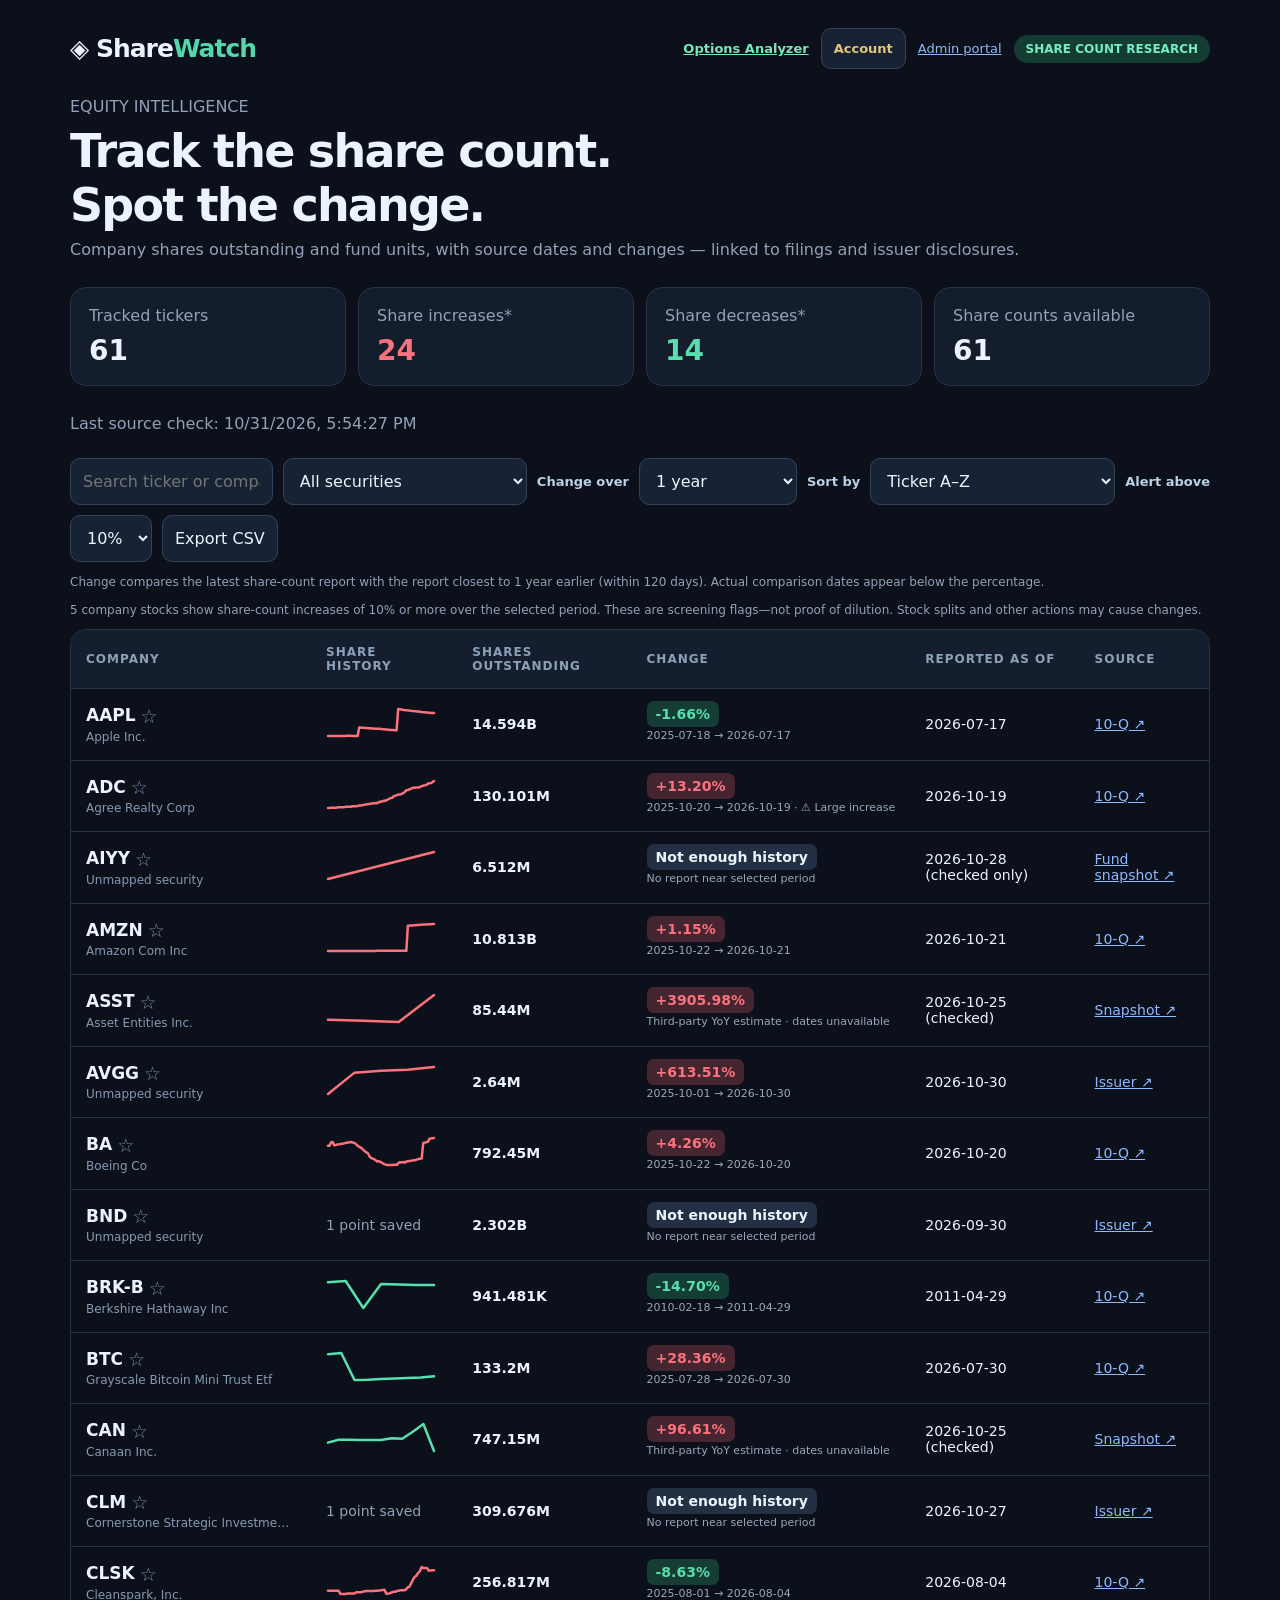
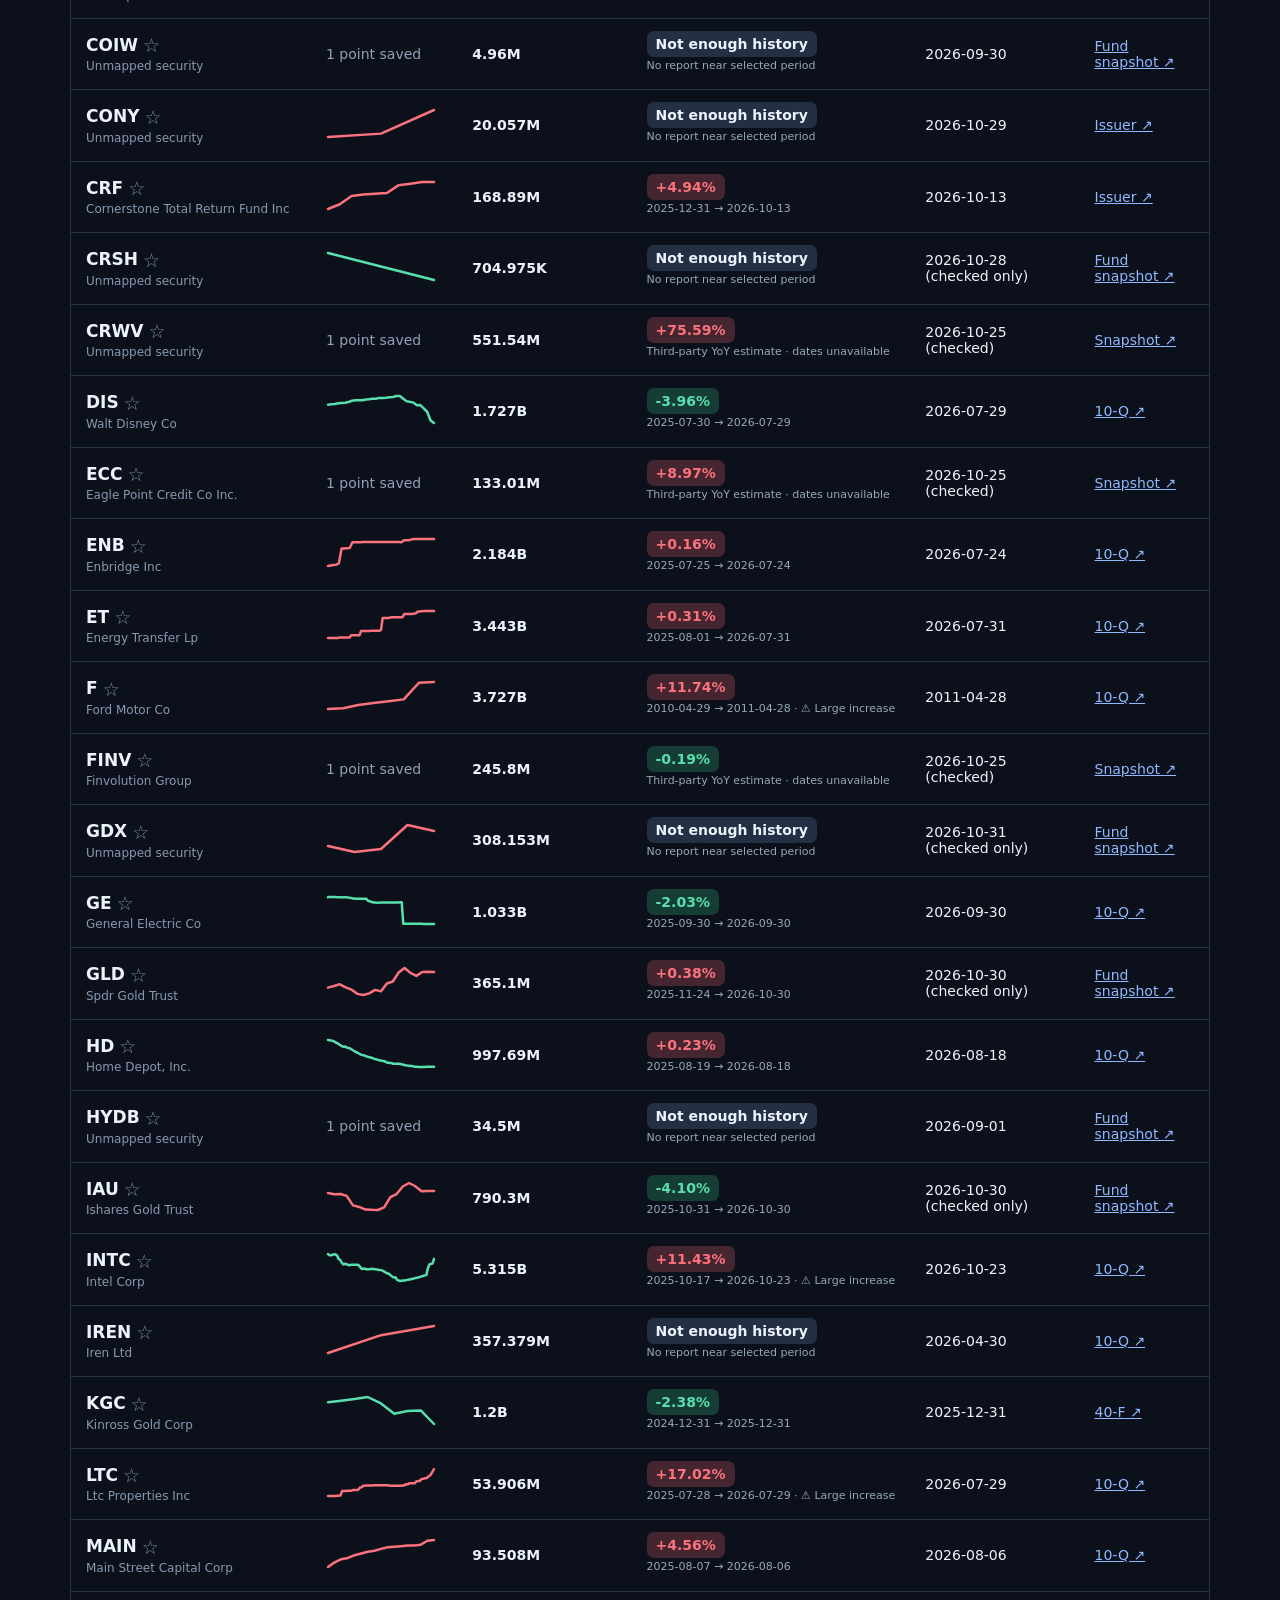
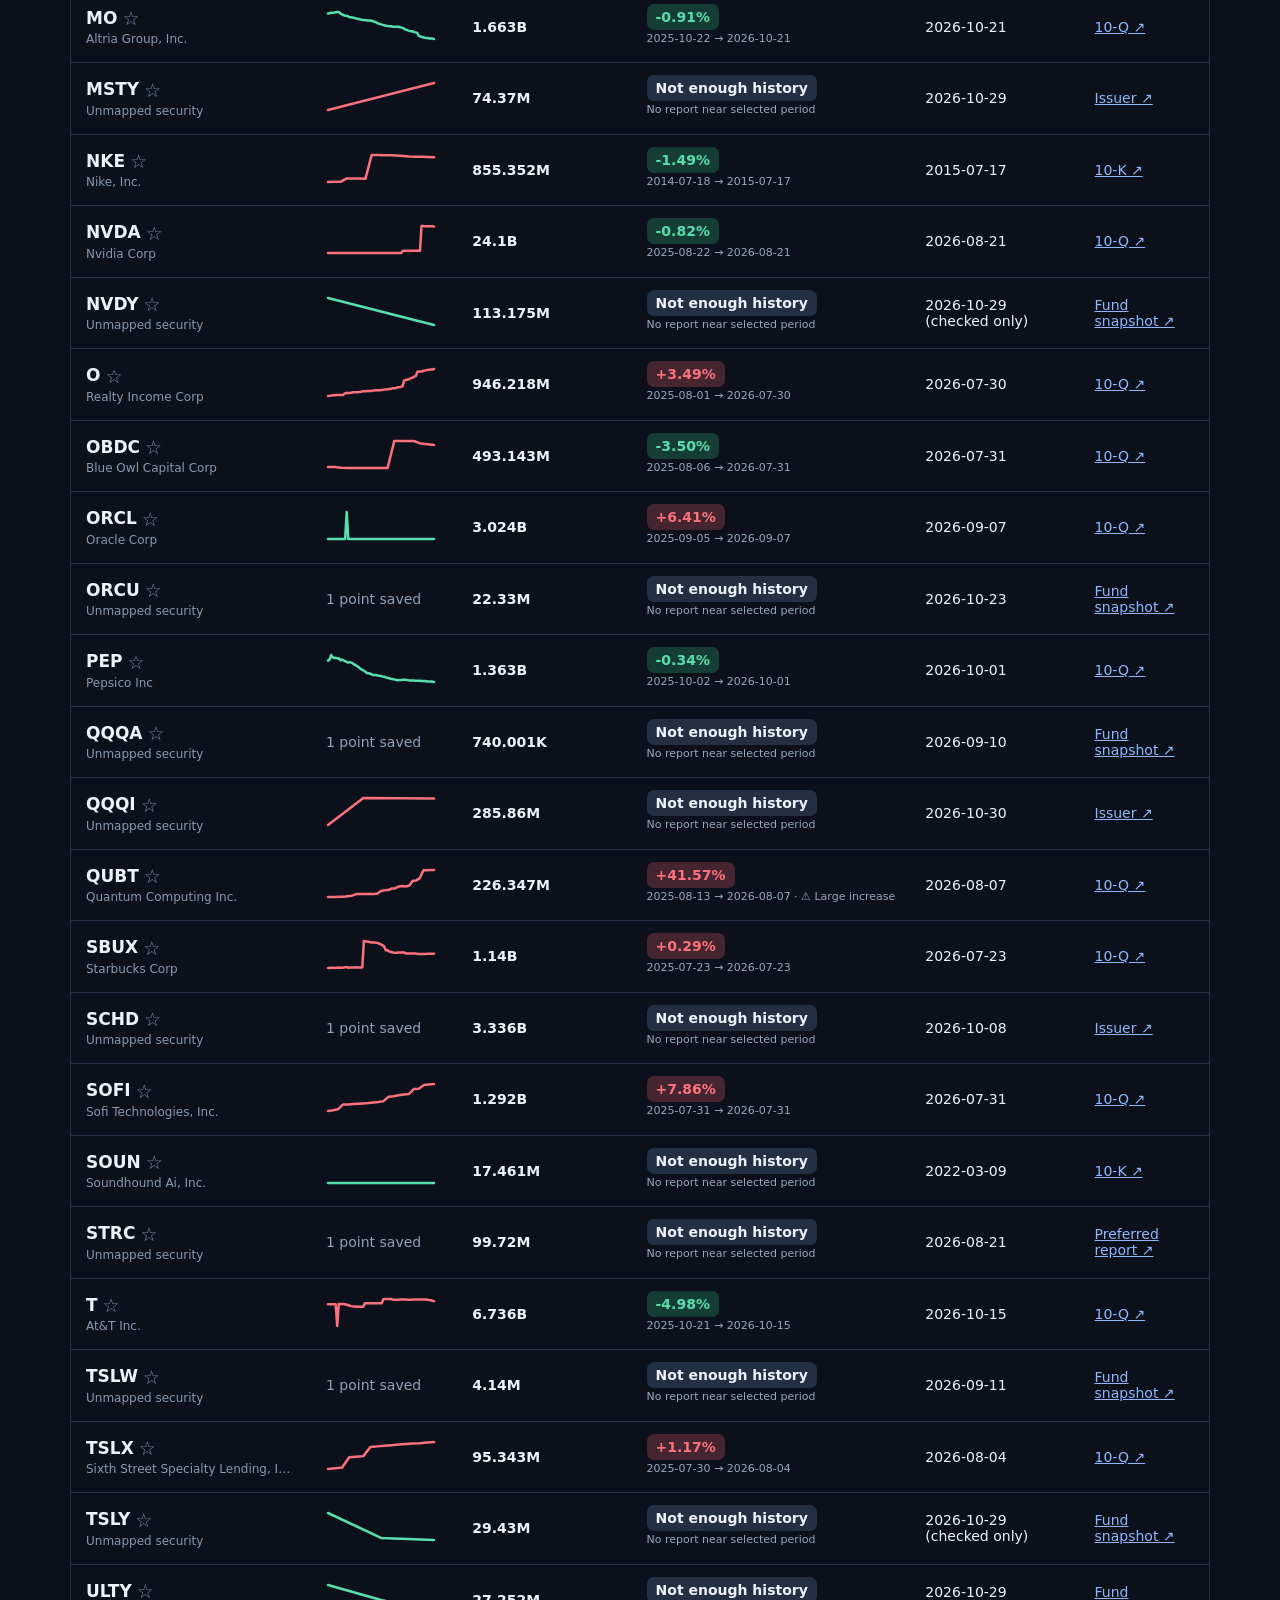
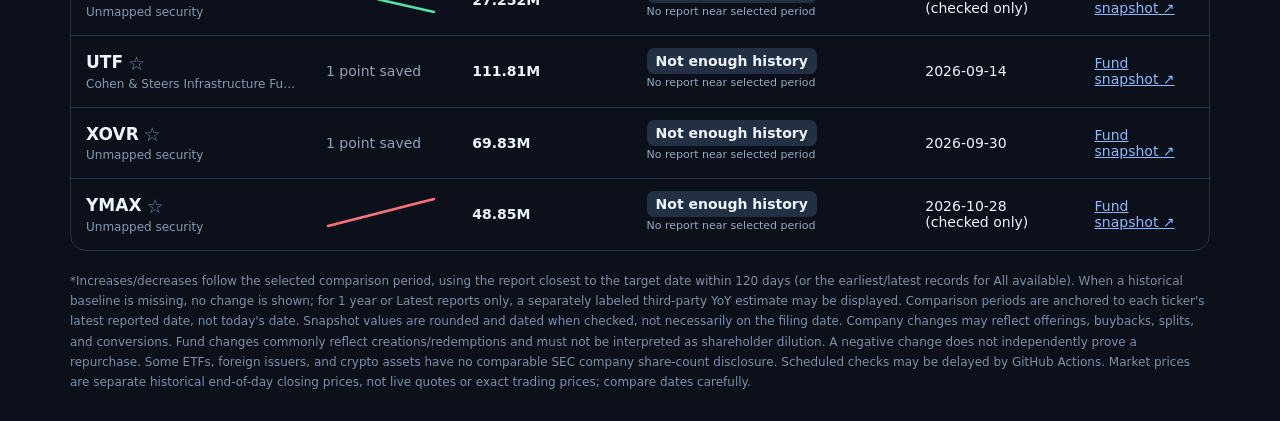
==== index.html @ ca7eedc1 "Flag sourced company share-count increases clearly while excluding fund and estimated YoY changes" ====
<!doctype html><html lang="en"><head><meta charset="utf-8"><meta name="viewport" content="width=device-width,initial-scale=1"><title>ShareWatch · SEC Share Tracker</title><style>
:root{font-family:Inter,system-ui,-apple-system,sans-serif;color:#edf3fc;background:#0b101a}*{box-sizing:border-box}body{margin:0}main{max-width:1180px;margin:auto;padding:28px 20px}header{display:flex;align-items:center;justify-content:space-between;flex-wrap:wrap;gap:14px;margin-bottom:28px}.brand{font-size:25px;font-weight:800;letter-spacing:-1px}.brand span{color:#55d6ab}.muted{color:#92a2b8}h1{font-size:clamp(29px,5vw,46px);letter-spacing:-1.8px;margin:8px 0}.tag{background:#153c32;color:#75edc1;padding:7px 12px;border-radius:100px;font-size:12px;font-weight:700}.cards{display:grid;grid-template-columns:repeat(4,1fr);gap:12px;margin:28px 0}.card{background:#141d2c;border:1px solid #263245;border-radius:16px;padding:18px}.card .value{font-size:28px;font-weight:800;margin-top:9px}.controls{display:flex;gap:10px;flex-wrap:wrap;margin:25px 0 15px}input,select,button{background:#172334;color:#eef4ff;border:1px solid #344258;border-radius:10px;padding:12px;font:inherit}input{flex:1;min-width:180px}button{cursor:pointer}button:hover{background:#243650}.tablewrap{overflow-x:auto;border:1px solid #263245;border-radius:16px}table{border-collapse:collapse;width:100%;min-width:780px}th{text-align:left;font-size:12px;text-transform:uppercase;letter-spacing:1px;color:#8da0b8;background:#141e2e;padding:15px}td{padding:16px 15px;border-top:1px solid #263245;font-size:14px}tr:hover td{background:#151f2d}.ticker{font-size:17px;font-weight:800}.name{color:#879ab2;font-size:12px;margin-top:3px;max-width:210px;overflow:hidden;text-overflow:ellipsis;white-space:nowrap}.up{color:#fb727d}.down{color:#57dfad}.pill{padding:5px 9px;border-radius:7px;background:#233044;font-weight:700;white-space:nowrap}.pill.up{background:#452530}.pill.down{background:#163d35}a{color:#8fb9ff}footer{margin-top:20px;color:#7f90a7;font-size:12px;line-height:1.7}.empty{padding:30px;text-align:center}.spark{width:110px;height:35px}.spark polyline{fill:none;stroke:#7d93b6;stroke-width:2.5;stroke-linejoin:round;stroke-linecap:round}@media(max-width:720px){.cards{grid-template-columns:repeat(2,1fr)}main{padding:18px 12px}.card{padding:14px}.card .value{font-size:22px}}
.details-backdrop{position:fixed;inset:0;background:#000c;z-index:15;display:none;align-items:center;justify-content:center;padding:12px}.details-backdrop.open{display:flex}.details{width:min(1400px,100%);max-height:92vh;overflow:auto;background:#121e2d;border:1px solid #3e5068;border-radius:17px;padding:20px}.details-top{display:flex;justify-content:space-between;gap:15px;align-items:start}.details h2{margin:0 0 7px}.details h3{margin-top:22px}.chart-panel{margin-top:17px;padding:14px;background:#0d1725;border:1px solid #2c3d52;border-radius:12px}.chart-panel svg{width:100%;height:auto;display:block}.chartdot{cursor:pointer}.detail-scroll{overflow:auto;max-height:280px;margin-top:12px}.detail-scroll table{min-width:620px}.detail-scroll td{padding:11px}.row-click{cursor:pointer}.row-click:focus-visible{outline:2px solid #55d6ab}#pointInfo{margin-top:8px;color:#d6e5fa;font-size:13px;min-height:23px}#detailNote{margin-top:12px;font-size:12px}.detail-cta{font-size:12px;color:#7ed8f7;margin-top:5px}@media(max-width:720px){.details{padding:12px}.details-backdrop{padding:5px}} .time-controls{display:flex;align-items:center;gap:12px;flex-wrap:wrap;padding:13px 0 0}.time-controls label{color:#bbcce0;font-size:13px;font-weight:700}.time-controls select{min-width:150px;width:auto;padding:9px 12px}.time-controls #sharedDates{font-size:12px}.compare-charts{display:grid;grid-template-columns:minmax(0,1fr) minmax(0,1fr);gap:14px;align-items:stretch}.compare-charts .chart-panel{min-width:0;display:flex;flex-direction:column;justify-content:flex-start}.compare-charts svg{max-height:330px}.compare-tables{display:grid;grid-template-columns:minmax(0,1fr) minmax(0,1fr);gap:16px}.compare-tables>section{min-width:0}.compare-tables h3{margin:22px 0 10px}@media(max-width:850px){.compare-charts,.compare-tables{grid-template-columns:minmax(0,1fr)}.details{width:min(740px,100%)}}.earnings-legend{display:flex;flex-wrap:wrap;gap:12px;font-size:11px;color:#b9c7d9;margin:12px 0 6px}.earnings-legend span{display:flex;align-items:center;gap:5px}.earnings-key{width:10px;height:10px;border-radius:50%;display:inline-block;background:#e2b354}.earnings-key.good{background:#42df92}.earnings-key.bad{background:#ff626f}.earnings-info{font-size:12px;line-height:1.65;padding:10px;border:1px solid #304054;border-radius:9px;background:#18283a;min-height:40px}.earnings-info a{display:block;margin-top:5px}  .fav-toggle{font-size:19px;line-height:1;cursor:pointer;background:transparent;border:0;padding:1px 5px;color:#768ca9;vertical-align:middle}.fav-toggle:hover,.fav-toggle.saved{background:transparent;color:#f6c86d}.fav-toggle:focus-visible{outline:2px solid #55d6ab}.control-label{align-self:center;font-size:13px;font-weight:750;color:#bbd1e6;white-space:nowrap}.range-note{font-size:12px;line-height:1.5;margin:-4px 0 14px}.change-detail{display:block;margin-top:7px;color:#97a9bc;font-size:11px;white-space:nowrap} </style></head><body><main><header><div class="brand">◈ Share<span>Watch</span></div><div style="display:flex;align-items:center;gap:12px"><a href="./options.html" style="font-size:13px;font-weight:750;color:#77e9b9">Options Analyzer</a><button type="button" data-account-toggle style="font-size:13px;font-weight:750;color:#e5c678">Account</button><a href="./admin.html" style="font-size:13px">Admin portal</a><div class="tag">SHARE COUNT RESEARCH</div></div></header><div class="muted">EQUITY INTELLIGENCE</div><h1>Track the share count.<br>Spot the change.</h1><div class="muted">Company shares outstanding and fund units, with source dates and changes — linked to filings and issuer disclosures.</div><section class="cards"><div class="card"><div class="muted">Tracked tickers</div><div class="value" id="total">—</div></div><div class="card"><div class="muted">Share increases*</div><div class="value up" id="up">—</div></div><div class="card"><div class="muted">Share decreases*</div><div class="value down" id="down">—</div></div><div class="card"><div class="muted">Share counts available</div><div class="value" id="covered">—</div></div></section><div class="muted" id="updated">Loading data…</div><div class="controls"><input id="search" placeholder="Search ticker or company…" aria-label="Search ticker"><select id="filter" aria-label="Filter"><option value="all">All securities</option><option value="up">Shares increased</option><option value="down">Shares decreased</option><option value="missing">No comparison available</option><option value="favorites">★ My favorites</option><option value="dilution">⚠ Share-count increases</option></select><label class="control-label" for="changeRange">Change over</label><select id="changeRange" aria-label="Share-count comparison time frame"><option value="1y" selected>1 year</option><option value="2y">2 years</option><option value="3y">3 years</option><option value="5y">5 years</option><option value="all">All available</option><option value="latest">Latest reports</option></select><label class="control-label" for="shareSort">Sort by</label><select id="shareSort" aria-label="Sort stocks by share-count change"><option value="ticker">Ticker A–Z</option><option value="increase">Largest increase</option><option value="decrease">Largest decrease</option><option value="absolute">Biggest absolute change</option></select><label class="control-label" for="dilutionThreshold">Alert above</label><select id="dilutionThreshold" aria-label="Share count increase alert threshold"><option value="5">5%</option><option value="10" selected>10%</option><option value="20">20%</option></select><button id="csv">Export CSV</button></div><div class="range-note muted" id="rangeNote" aria-live="polite">Comparing approximately one year of available reports.</div><div id="shareAlertSummary" class="range-note muted" aria-live="polite"></div><div id="favoriteNotice" class="range-note muted" role="status" aria-live="polite"></div><div class="tablewrap"><table><thead><tr><th>Company</th><th>Share history</th><th>Shares outstanding</th><th>Change</th><th>Reported as of</th><th>Source</th></tr></thead><tbody id="rows"><tr><td colspan="6" class="empty">Loading…</td></tr></tbody></table></div><footer>*Increases/decreases follow the selected comparison period, using the report closest to the target date within 120 days (or the earliest/latest records for All available). When a historical baseline is missing, no change is shown; for 1 year or Latest reports only, a separately labeled third-party YoY estimate may be displayed. Comparison periods are anchored to each ticker's latest reported date, not today's date. Snapshot values are rounded and dated when checked, not necessarily on the filing date. Company changes may reflect offerings, buybacks, splits, and conversions. Fund changes commonly reflect creations/redemptions and must not be interpreted as shareholder dilution. A negative change does not independently prove a repurchase. Some ETFs, foreign issuers, and crypto assets have no comparable SEC company share-count disclosure. Scheduled checks may be delayed by GitHub Actions. Market prices are separate historical end-of-day closing prices, not live quotes or exact trading prices; compare dates carefully.</footer></main><div class="details-backdrop" id="detailBackdrop"><section class="details" role="dialog" aria-modal="true" aria-label="Share count history"><div class="details-top"><div><h2 id="detailTitle">Share History</h2><div class="muted" id="detailSubtitle"></div><div class="detail-cta" id="detailStatus"></div></div><button id="detailClose" aria-label="Close details">×</button></div><div class="time-controls"><label for="chartRange">Showing both charts over</label><select id="chartRange" aria-label="Shared date range for share count and stock price"><option value="1y" selected>1 year</option><option value="5y">5 years</option><option value="10y">10 years</option><option value="all">All available</option></select><span id="sharedDates" class="muted"></span></div><div class="compare-charts"><div class="chart-panel"><strong>Shares outstanding</strong><div id="detailChart"></div><div id="pointInfo"></div><div class="muted" id="detailNote"></div></div><div class="chart-panel"><strong>Price per share · daily close</strong><div id="priceLast" style="color:#58dab2;font-weight:700;margin-top:6px"></div><div id="priceChart"></div><div id="priceNote" class="muted" style="font-size:12px;margin-top:10px"></div><div class="earnings-legend"><span><i class="earnings-key good"></i>EPS higher YoY</span><span><i class="earnings-key bad"></i>EPS lower YoY</span><span><i class="earnings-key unknown"></i>Other / unknown</span></div><div id="earningsInfo" class="muted earnings-info" aria-live="polite">Quarterly EPS markers load from SEC filings where available.</div></div></div><div class="compare-tables"><section><h3>Saved share-count changes</h3><div id="detailHistory" class="detail-scroll"></div></section><section><h3>Closing prices</h3><div id="priceCount" class="muted" style="font-size:12px"></div><div id="priceTable" class="detail-scroll"></div></section></div></section></div><script src="./user-favorites.js?v=20261031-research-journal1"></script><script src="./inline-account.js?v=20261031-inline-user1"></script><script>
let data=[];const $=id=>document.getElementById(id);const fmt=n=>n==null?'—':new Intl.NumberFormat('en-US',{notation:'compact',maximumFractionDigits:3}).format(n);const esc=s=>String(s??'').replace(/[&<>"']/g,c=>({'&':'&amp;','<':'&lt;','>':'&gt;','"':'&quot;',"'":'&#39;'}[c]));
function metrics(d){
 const range=$('changeRange')?.value||'1y';
 const history=(Array.isArray(d.history)?d.history:[]).filter(x=>x&&/^\d{4}-\d{2}-\d{2}$/.test(x.date)&&Number.isFinite(Number(x.shares))&&Number(x.shares)>0).sort((x,y)=>x.date.localeCompare(y.date));
 const a=history.at(-1)||null;
 let b=null,source='reported';
 if(a&&history.length>1){
  if(range==='latest')b=history.at(-2);
  else if(range==='all')b=history[0];
  else{
   const years=Number(range.slice(0,-1));
   const target=new Date(a.date+'T00:00:00Z');
   target.setUTCFullYear(target.getUTCFullYear()-years);
   const cutoff=target.getTime(),tolerance=120*86400000;
   const candidates=history.slice(0,-1).filter(x=>Math.abs(Date.parse(x.date+'T00:00:00Z')-cutoff)<=tolerance);
   candidates.sort((x,y)=>Math.abs(Date.parse(x.date+'T00:00:00Z')-cutoff)-Math.abs(Date.parse(y.date+'T00:00:00Z')-cutoff)||x.date.localeCompare(y.date));
   b=candidates[0]||null;
  }
 }
 let pct=a&&b&&Number(b.shares)>0?100*(Number(a.shares)-Number(b.shares))/Number(b.shares):null;
 if(pct==null&&a&&(range==='1y'||range==='latest')&&typeof d.yoy_pct==='number'&&Number.isFinite(d.yoy_pct)){
  pct=d.yoy_pct;source='third-party-yoy';
 }
 const filed=a&&['10-K','10-Q','20-F','40-F'].includes(a.form);
 return {a,b,pct,period:range,source,filed};
}
function spark(h){if(h.length===1)return '<span class="muted">1 point saved</span>';if(h.length<2)return '—';let vals=h.map(x=>x.shares),min=Math.min(...vals),max=Math.max(...vals),range=max-min||1;let pts=vals.map((v,i)=>`${2+i*106/(vals.length-1)},${31-(v-min)*27/range}`).join(' ');return `<svg class="spark" viewBox="0 0 110 35" aria-label="Share count trend"><polyline points="${pts}" style="stroke:${vals.at(-1)>vals[0]?'#fb727d':'#57dfad'}"/></svg>`;}
function favoriteButton(d){
 const signed=Boolean(window.ShareWatchUser?.user),saved=Boolean(window.ShareWatchUser?.favorites.has(d.ticker));
 return '<button type="button" class="fav-toggle '+(saved?'saved':'')+'" data-favorite="'+esc(d.ticker)+'" aria-pressed="'+saved+'" aria-label="'+(saved?'Remove ':'Add ')+esc(d.ticker)+(saved?' from':' to')+' favorites" title="'+(signed?'Save or remove favorite':'Sign in to save favorites')+'">'+(saved?'★':'☆')+'</button>';
}
function render(){
 const range=$('changeRange').value;
 $('rangeNote').textContent=range==='all'?'Change compares the earliest and latest available share-count reports for each stock. Actual dates appear below the percentage.':range==='latest'?'Change compares the two most recent share-count reports, which may be less than a year apart.':'Change compares the latest share-count report with the report closest to '+(range==='1y'?'1 year':range.slice(0,-1)+' years')+' earlier (within 120 days). Actual comparison dates appear below the percentage.';
 const records=data.map(d=>({d,m:metrics(d)}));
 $('total').textContent=records.length;
 $('up').textContent=records.filter(x=>x.m.pct!=null&&x.m.pct>0).length;
 $('down').textContent=records.filter(x=>x.m.pct!=null&&x.m.pct<0).length;
 $('covered').textContent=records.filter(x=>x.m.a).length;
 const q=$('search').value.trim().toLowerCase(),filter=$('filter').value;
 const visible=records.filter(({d,m})=>(d.ticker.toLowerCase().includes(q)||(d.name||'').toLowerCase().includes(q))&&(filter==='all'||filter==='up'&&m.pct!=null&&m.pct>0||filter==='down'&&m.pct!=null&&m.pct<0||filter==='missing'&&m.pct==null||filter==='favorites'&&Boolean(window.ShareWatchUser?.user)&&window.ShareWatchUser.favorites.has(d.ticker)||filter==='dilution'&&(d.type==='company'||!d.type)&&m.b&&m.source==='reported'&&m.pct!=null&&m.pct>=Number($('dilutionThreshold').value)));
 const threshold=Number($('dilutionThreshold').value);
 const alerted=records.filter(({d,m})=>(d.type==='company'||!d.type)&&m.b&&m.source==='reported'&&m.pct!=null&&m.pct>=threshold);
 $('shareAlertSummary').textContent=alerted.length+' company stocks show share-count increases of '+threshold+'% or more over the selected period. These are screening flags—not proof of dilution. Stock splits and other actions may cause changes.';
 const order=$('shareSort').value;
 if(order!=='ticker')visible.sort((x,y)=>{
  const a=x.m.pct,b=y.m.pct;
  if(a==null)return 1;if(b==null)return -1;
  return (order==='increase'?b-a:order==='decrease'?a-b:Math.abs(b)-Math.abs(a))||x.d.ticker.localeCompare(y.d.ticker);
 });
 $('rows').innerHTML=visible.map(({d,m})=>{
  const {a,b,pct,source}=m,cls=pct>0?'up':pct<0?'down':'';
  const change=pct==null?(a?'Not enough history':'Awaiting source'):(pct>0?'+':'')+pct.toFixed(2)+'%';
  const isShareRise=(d.type==='company'||!d.type)&&b&&source==='reported'&&pct!=null&&pct>=Number($('dilutionThreshold').value);
  const detail=pct!=null&&source==='third-party-yoy'?'Third-party YoY estimate · dates unavailable':a&&b?b.date+' → '+a.date:a?'No report near selected period':'';
  return `<tr class="row-click" data-ticker="${esc(d.ticker)}" tabindex="0" role="button" aria-label="View ${esc(d.ticker)} share history"><td><div class="ticker">${esc(d.ticker)}${favoriteButton(d)}</div><div class="name" title="${esc(d.name||'')}">${esc(d.name||'Unmapped security')}</div></td><td>${spark(d.history||[])}</td><td><strong>${a?fmt(a.shares):'—'}</strong></td><td><span class="pill ${cls}">${esc(change)}</span><span class="change-detail">${esc(detail)}${isShareRise?' · ⚠ Large increase':''}</span></td><td>${a?esc(a.date)+(a.date_is_check_only?' (checked only)':a.form==='Snapshot'?' (checked)':''):'—'}</td><td>${a?.url?`<a href="${esc(a.url)}" target="_blank" rel="noopener noreferrer">${a.form==='Snapshot'?'Snapshot ↗':a.form==='Fund report'?'Issuer ↗':a.form==='Fund snapshot'?'Fund snapshot ↗':esc(a.form)+' ↗'}</a>`:'—'}</td></tr>`;
 }).join('')||'<tr><td colspan="6" class="empty">'+(filter==='favorites'&&!window.ShareWatchUser?.user?'Sign in to see your favorites.':'No matching securities')+'</td></tr>';
}
async function init(){try{let r=await fetch('./data/shares.json?ts='+Date.now());if(!r.ok)throw Error('Data file not generated yet');let j=await r.json();data=Object.values(j.companies||{}).sort((a,b)=>a.ticker.localeCompare(b.ticker));
try{
const watch=await fetch('https://fmtfskcgnlxusipaxdog.supabase.co/rest/v1/stocks_watchlist?select=ticker,name,security_type&active=eq.true&limit=1000',{headers:{'apikey':'sb_publishable__pT9Xdhi40Fu4XLd7YVuAw_bkdpHpUD'}}).then(async r=>{if(!r.ok)throw Error('Supabase watchlist unavailable');return r.json()});
const map=new Map(data.map(x=>[x.ticker,x]));
data=watch.map(x=>({...map.get(x.ticker),ticker:x.ticker,name:x.name||map.get(x.ticker)?.name||x.ticker,type:x.security_type==='fund'?'fund':map.get(x.ticker)?.type||'company',history:map.get(x.ticker)?.history||[],status:map.get(x.ticker)?.status||'pending'})).sort((a,b)=>a.ticker.localeCompare(b.ticker));
}catch(err){console.warn('Using GitHub watchlist fallback:',err)}
$('total').textContent=data.length;$('up').textContent=data.filter(d=>metrics(d).pct>0).length;$('down').textContent=data.filter(d=>metrics(d).pct<0).length;$('covered').textContent=data.filter(d=>metrics(d).a).length;$('updated').textContent='Last source check: '+(j.updated_at?new Date(j.updated_at).toLocaleString():'Not yet run');render();if(location.hash.startsWith('#stock='))openStock(decodeURIComponent(location.hash.slice(7)))}catch(e){$('updated').textContent='No SEC data yet. Run the Update SEC share counts workflow in GitHub Actions.';$('rows').innerHTML='<tr><td colspan="6" class="empty">Source updates have not populated the tracker yet. Check GitHub Actions logs.</td></tr>';}}
document.addEventListener('sharewatch:account',()=>{render();});
$('rows').addEventListener('click',async e=>{
 const button=e.target.closest('button[data-favorite]');
 if(!button)return;
 e.stopPropagation();
 if(!window.ShareWatchUser?.user){window.ShareWatchAccount.open();return;}
 button.disabled=true;
 try{await window.ShareWatchUser.toggle(button.dataset.favorite);$('favoriteNotice').textContent=button.dataset.favorite+' favorites updated.';}
 catch(error){$('favoriteNotice').textContent=error.message;button.disabled=false;}
});
$('search').addEventListener('input',render);$('filter').addEventListener('change',render);$('changeRange').addEventListener('change',render);$('shareSort').addEventListener('change',render);$('dilutionThreshold').addEventListener('change',render);$('csv').addEventListener('click',function exportCsv(){
 const rows=[['Ticker','Company','Security Type','Selected range','Latest shares','Latest as of','Previous shares','Previous as of','Change %','Comparison source','Source URL']];
 for(const d of data){
  const {a,b,pct,source}=metrics(d);
  rows.push([d.ticker,d.name||'',d.type||'company',$('changeRange').value,a?.shares??'',a?.date??'',b?.shares??'',b?.date??'',pct??'',pct==null?'unavailable':source,a?.url??'']);
 }
 const csv=rows.map(row=>row.map(x=>'"'+String(x).replace(/"/g,'""')+'"').join(',')).join('\r\n');
 const url=URL.createObjectURL(new Blob([csv],{type:'text/csv'}));
 const link=document.createElement('a');link.href=url;link.download='sharewatch-'+$('changeRange').value+'.csv';link.click();setTimeout(()=>URL.revokeObjectURL(url),1000);
});init();
</script><script src="./details.js?v=20261028-rangefix"></script><script src="./price-details.js?v=20261028-rangefix"></script><script src="./earnings-details.js?v=20261028-eps2"></script></body></html>
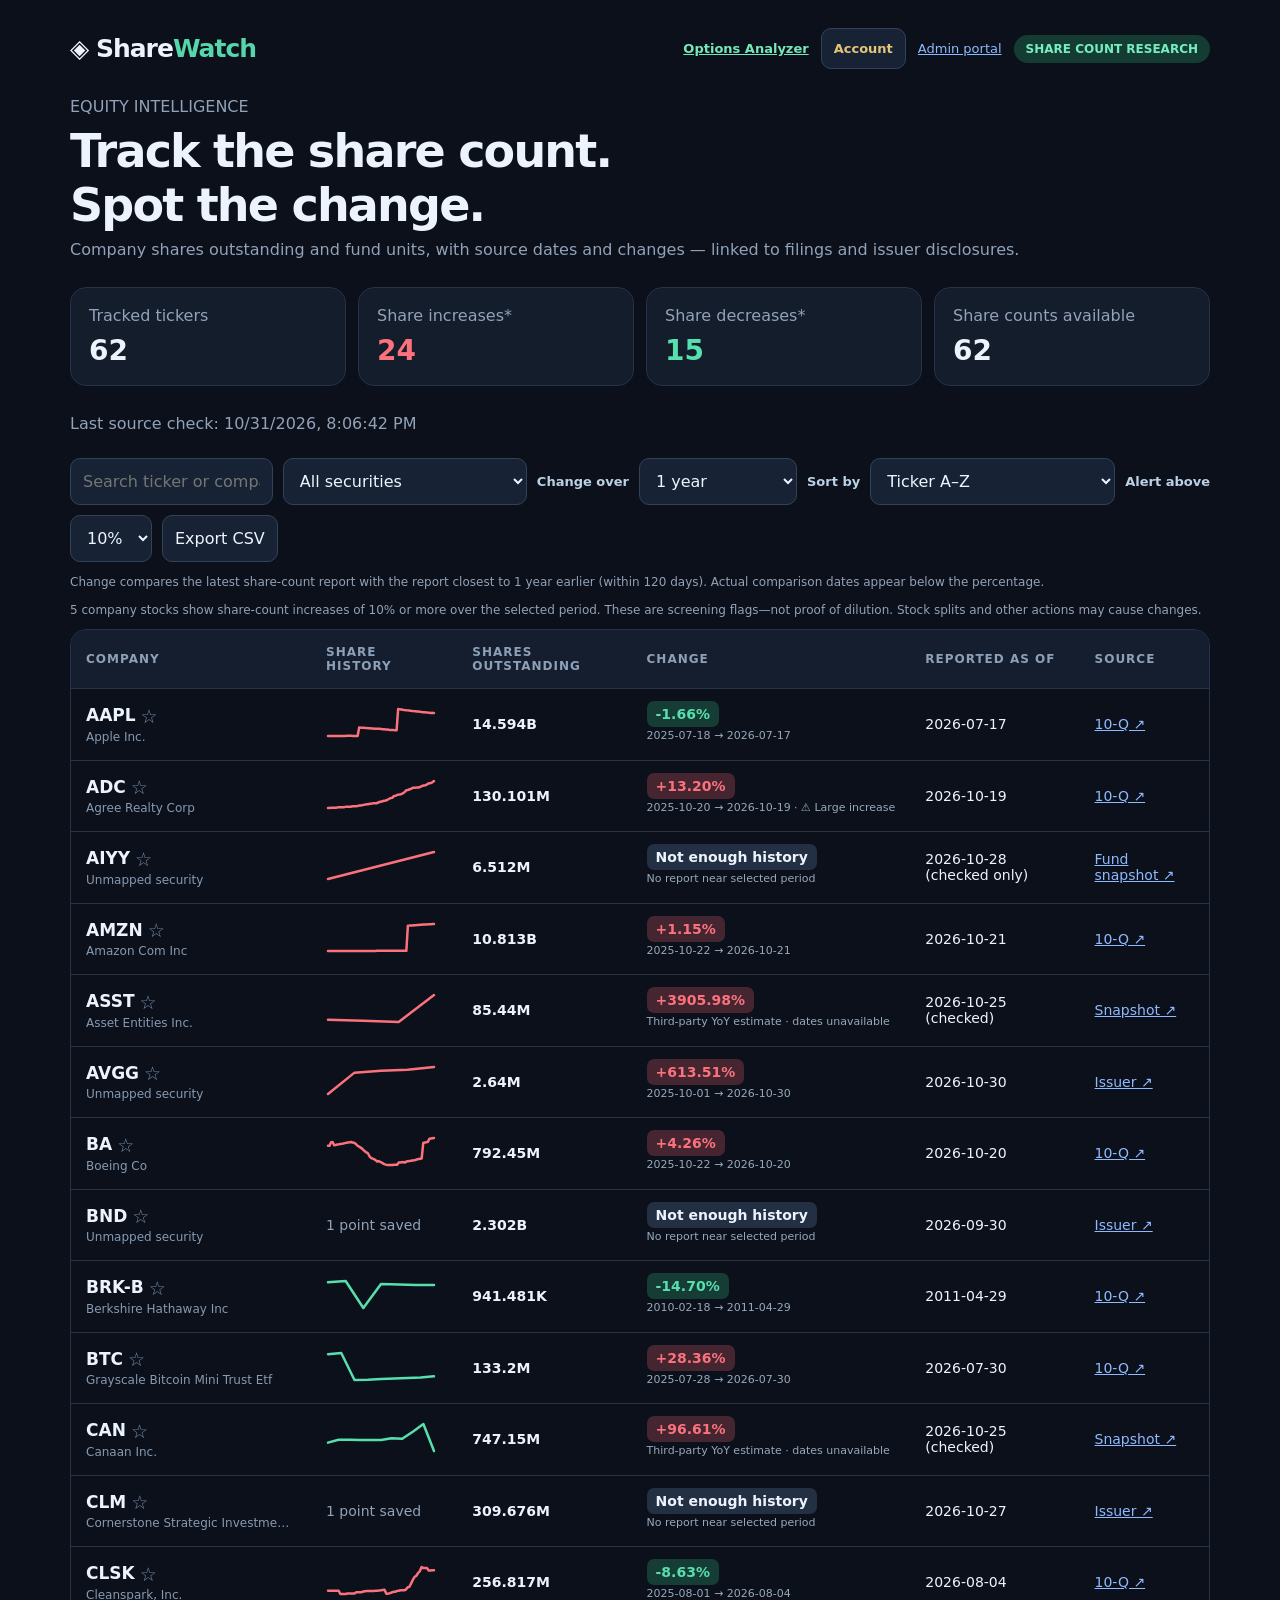
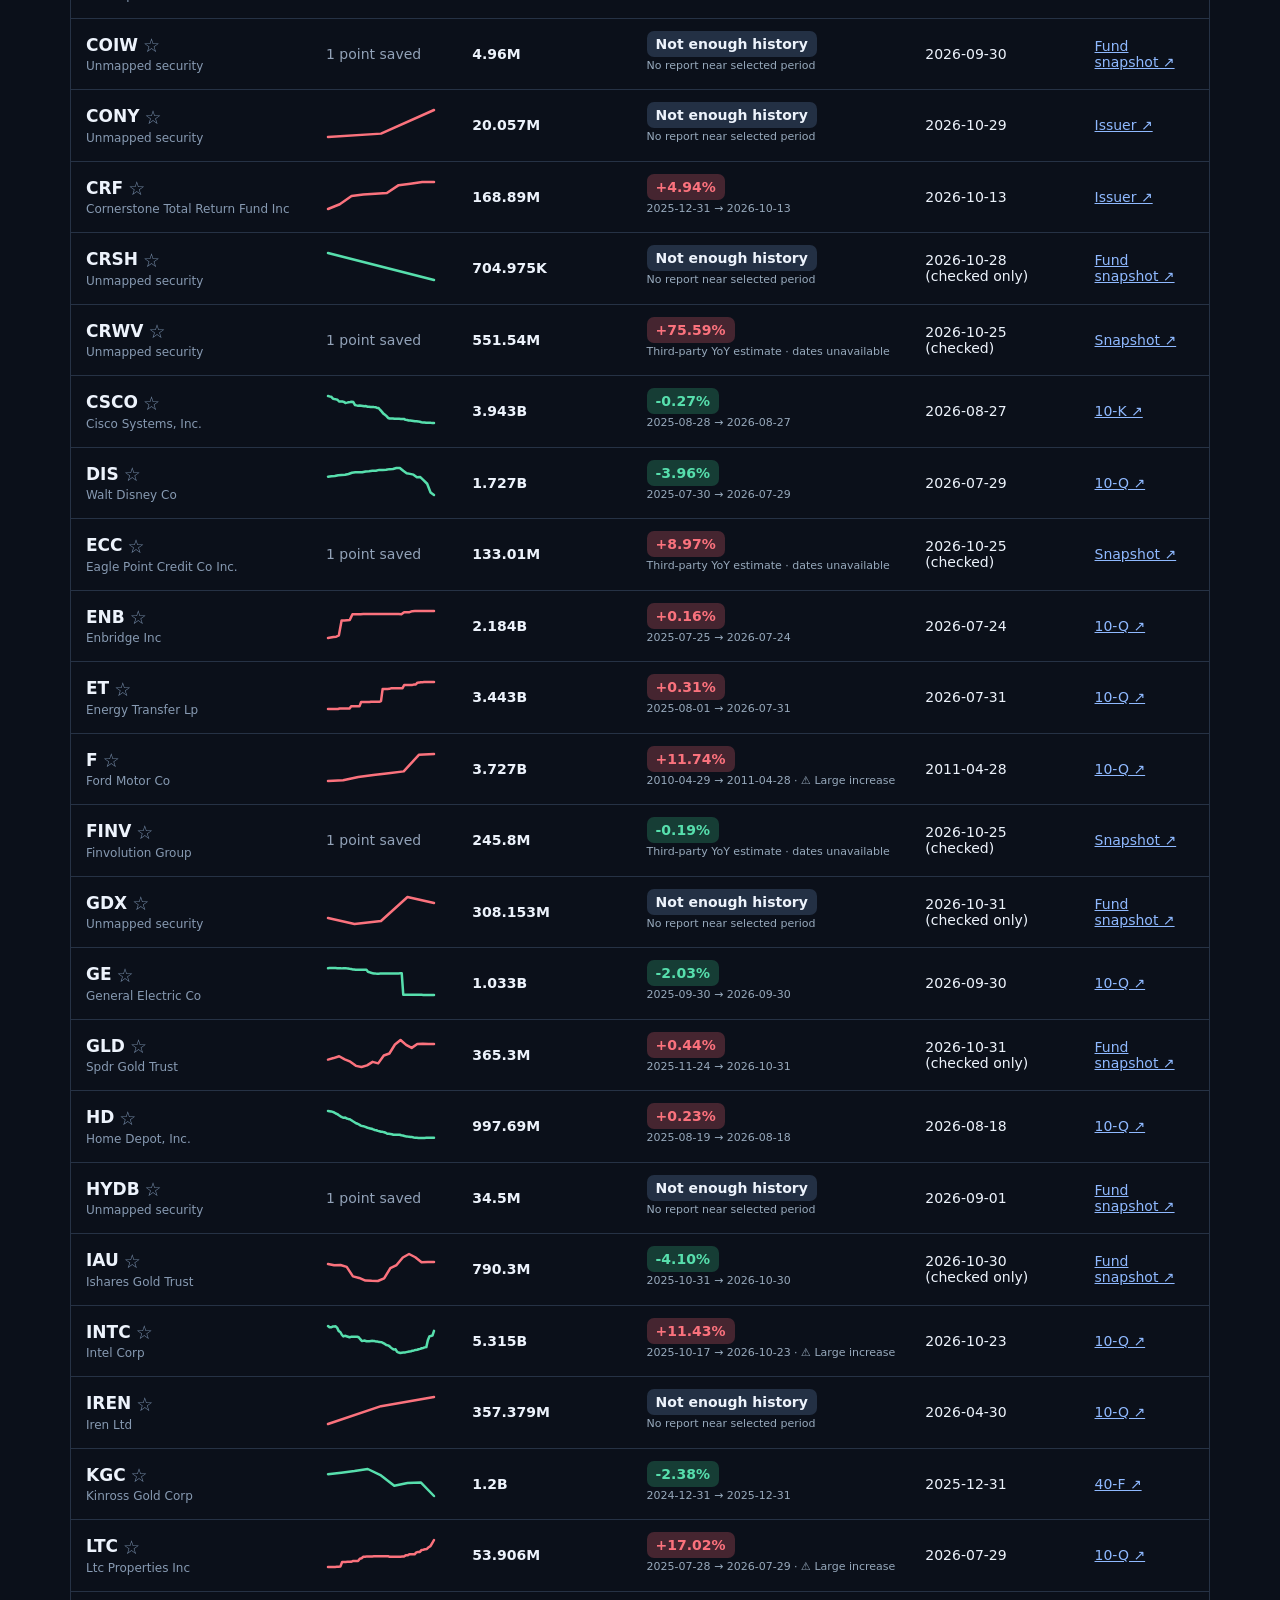
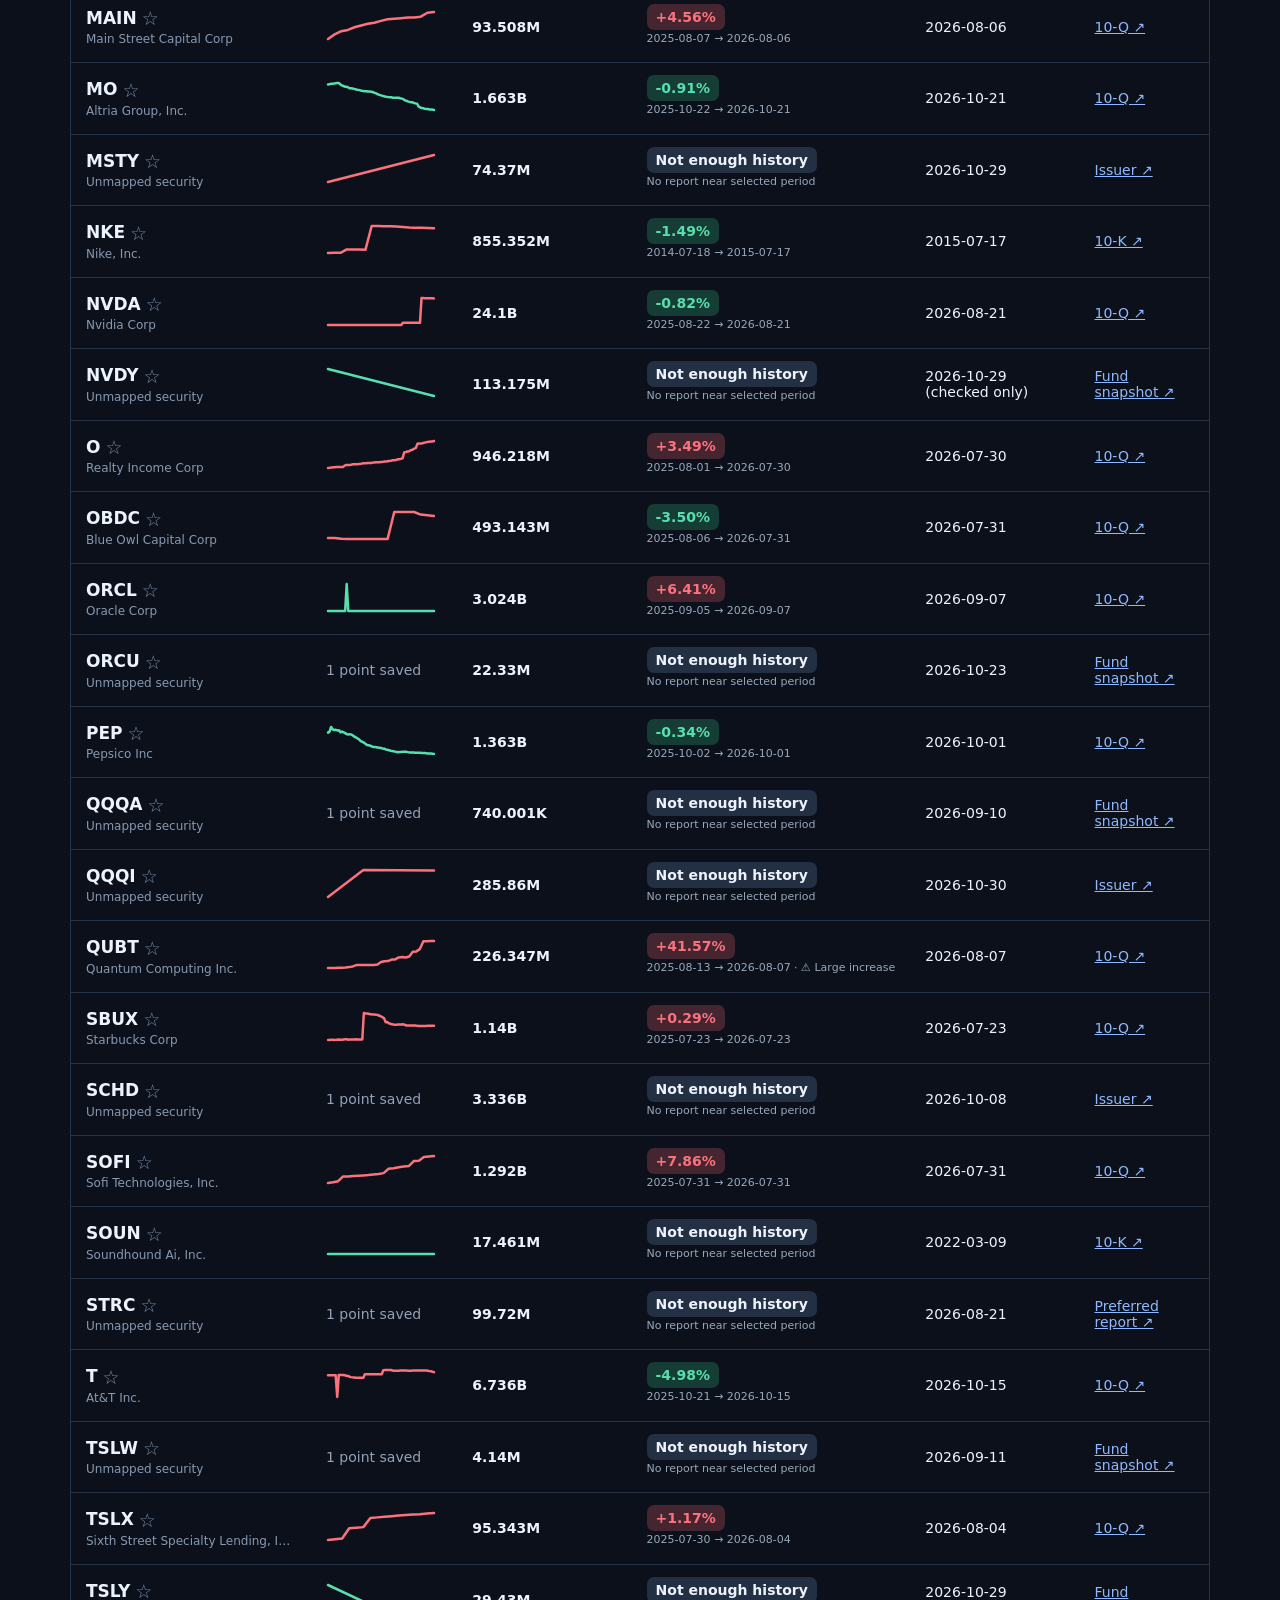
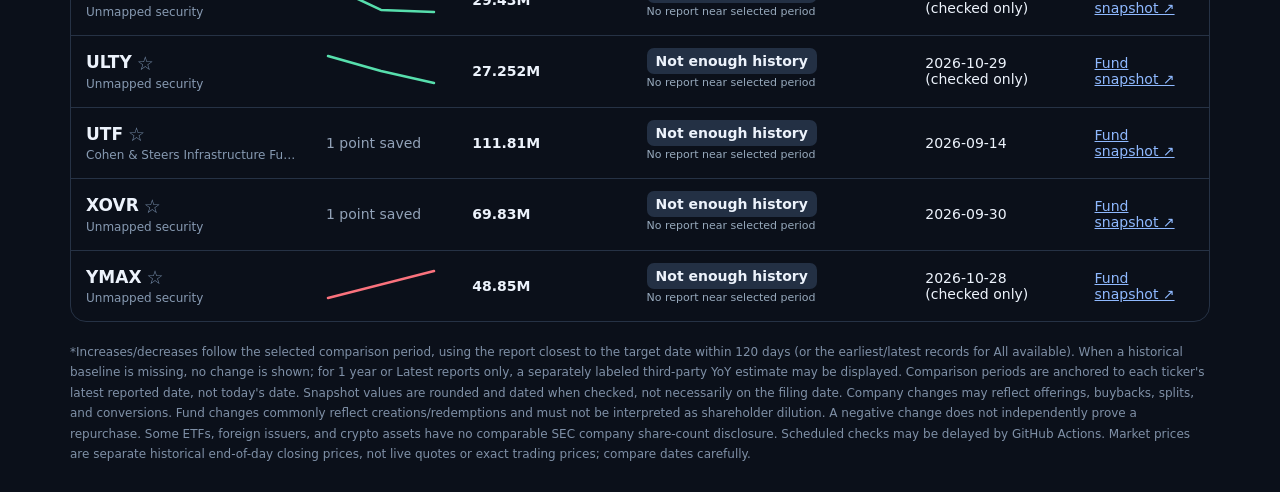
==== commit 19ef2d36: "Load new price-history retry button and updated price-collection schedule" ====
--- a/index.html
+++ b/index.html
@@ -86,4 +86,4 @@
  const url=URL.createObjectURL(new Blob([csv],{type:'text/csv'}));
  const link=document.createElement('a');link.href=url;link.download='sharewatch-'+$('changeRange').value+'.csv';link.click();setTimeout(()=>URL.revokeObjectURL(url),1000);
 });init();
-</script><script src="./details.js?v=20261028-rangefix"></script><script src="./price-details.js?v=20261028-rangefix"></script><script src="./earnings-details.js?v=20261028-eps2"></script></body></html>
+</script><script src="./details.js?v=20261028-rangefix"></script><script src="./price-details.js?v=20261031-new-stock-prices1"></script><script src="./earnings-details.js?v=20261028-eps2"></script></body></html>
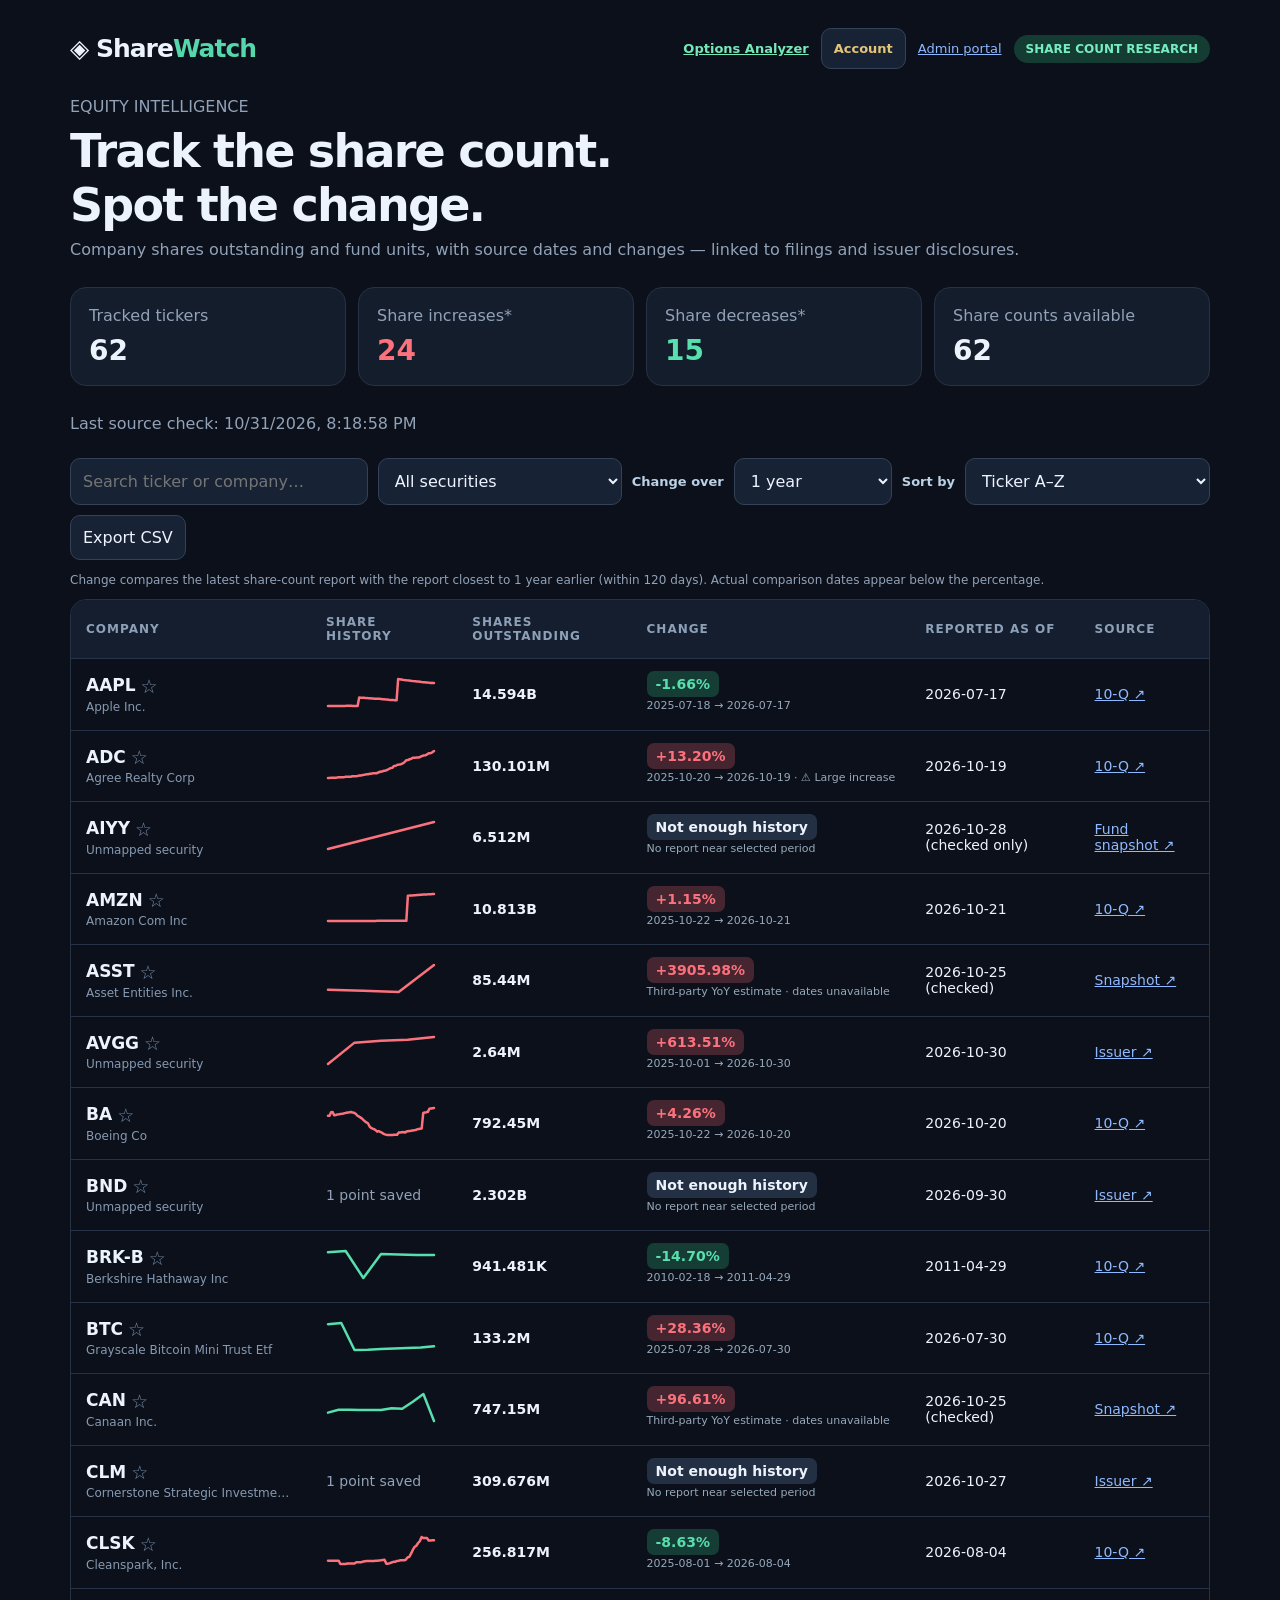
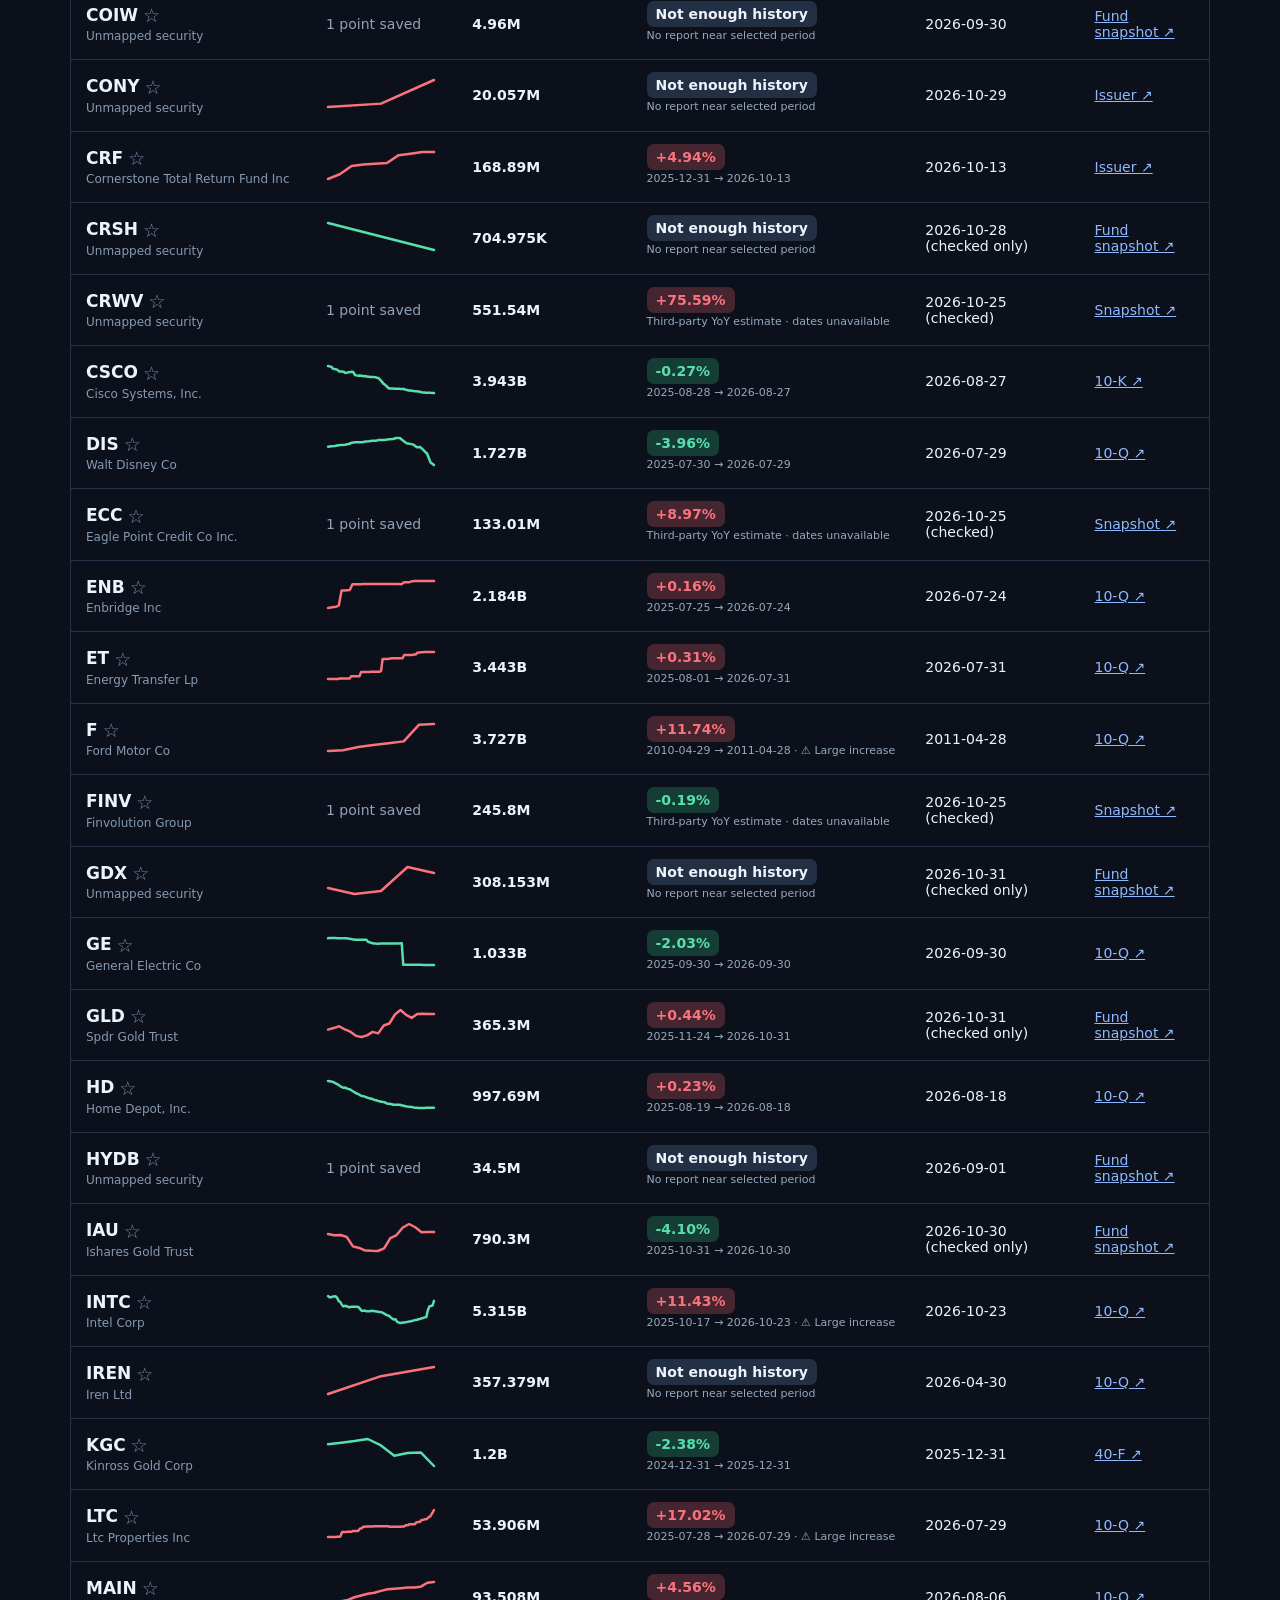
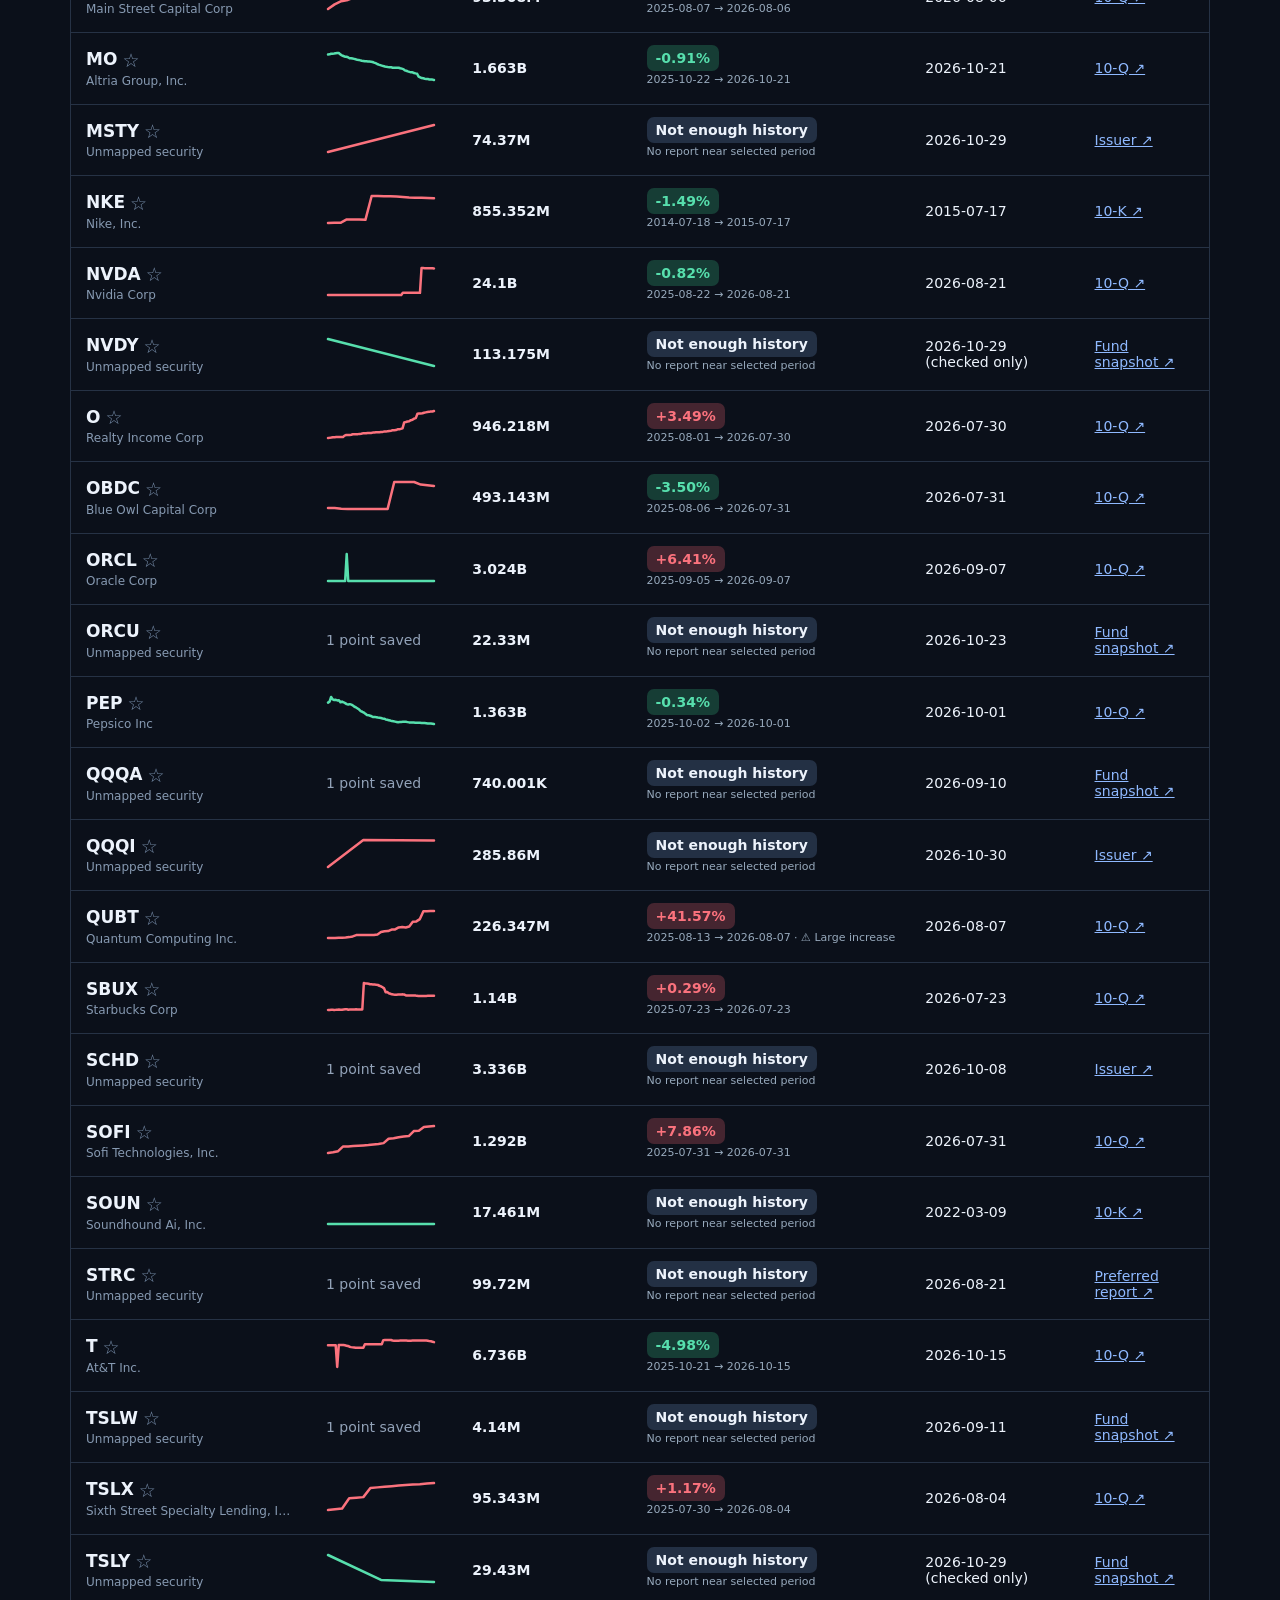
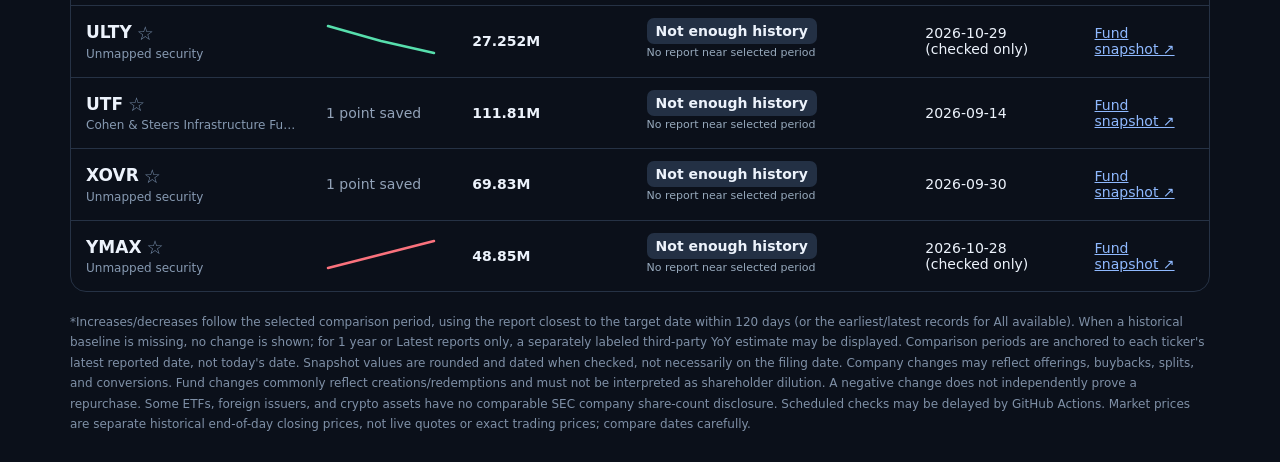
==== commit 4cd4436b: "Remove Alert above dropdown and summary; preserve simple 10% share-increase filter" ====
--- a/index.html
+++ b/index.html
@@ -1,6 +1,6 @@
 <!doctype html><html lang="en"><head><meta charset="utf-8"><meta name="viewport" content="width=device-width,initial-scale=1"><title>ShareWatch · SEC Share Tracker</title><style>
 :root{font-family:Inter,system-ui,-apple-system,sans-serif;color:#edf3fc;background:#0b101a}*{box-sizing:border-box}body{margin:0}main{max-width:1180px;margin:auto;padding:28px 20px}header{display:flex;align-items:center;justify-content:space-between;flex-wrap:wrap;gap:14px;margin-bottom:28px}.brand{font-size:25px;font-weight:800;letter-spacing:-1px}.brand span{color:#55d6ab}.muted{color:#92a2b8}h1{font-size:clamp(29px,5vw,46px);letter-spacing:-1.8px;margin:8px 0}.tag{background:#153c32;color:#75edc1;padding:7px 12px;border-radius:100px;font-size:12px;font-weight:700}.cards{display:grid;grid-template-columns:repeat(4,1fr);gap:12px;margin:28px 0}.card{background:#141d2c;border:1px solid #263245;border-radius:16px;padding:18px}.card .value{font-size:28px;font-weight:800;margin-top:9px}.controls{display:flex;gap:10px;flex-wrap:wrap;margin:25px 0 15px}input,select,button{background:#172334;color:#eef4ff;border:1px solid #344258;border-radius:10px;padding:12px;font:inherit}input{flex:1;min-width:180px}button{cursor:pointer}button:hover{background:#243650}.tablewrap{overflow-x:auto;border:1px solid #263245;border-radius:16px}table{border-collapse:collapse;width:100%;min-width:780px}th{text-align:left;font-size:12px;text-transform:uppercase;letter-spacing:1px;color:#8da0b8;background:#141e2e;padding:15px}td{padding:16px 15px;border-top:1px solid #263245;font-size:14px}tr:hover td{background:#151f2d}.ticker{font-size:17px;font-weight:800}.name{color:#879ab2;font-size:12px;margin-top:3px;max-width:210px;overflow:hidden;text-overflow:ellipsis;white-space:nowrap}.up{color:#fb727d}.down{color:#57dfad}.pill{padding:5px 9px;border-radius:7px;background:#233044;font-weight:700;white-space:nowrap}.pill.up{background:#452530}.pill.down{background:#163d35}a{color:#8fb9ff}footer{margin-top:20px;color:#7f90a7;font-size:12px;line-height:1.7}.empty{padding:30px;text-align:center}.spark{width:110px;height:35px}.spark polyline{fill:none;stroke:#7d93b6;stroke-width:2.5;stroke-linejoin:round;stroke-linecap:round}@media(max-width:720px){.cards{grid-template-columns:repeat(2,1fr)}main{padding:18px 12px}.card{padding:14px}.card .value{font-size:22px}}
-.details-backdrop{position:fixed;inset:0;background:#000c;z-index:15;display:none;align-items:center;justify-content:center;padding:12px}.details-backdrop.open{display:flex}.details{width:min(1400px,100%);max-height:92vh;overflow:auto;background:#121e2d;border:1px solid #3e5068;border-radius:17px;padding:20px}.details-top{display:flex;justify-content:space-between;gap:15px;align-items:start}.details h2{margin:0 0 7px}.details h3{margin-top:22px}.chart-panel{margin-top:17px;padding:14px;background:#0d1725;border:1px solid #2c3d52;border-radius:12px}.chart-panel svg{width:100%;height:auto;display:block}.chartdot{cursor:pointer}.detail-scroll{overflow:auto;max-height:280px;margin-top:12px}.detail-scroll table{min-width:620px}.detail-scroll td{padding:11px}.row-click{cursor:pointer}.row-click:focus-visible{outline:2px solid #55d6ab}#pointInfo{margin-top:8px;color:#d6e5fa;font-size:13px;min-height:23px}#detailNote{margin-top:12px;font-size:12px}.detail-cta{font-size:12px;color:#7ed8f7;margin-top:5px}@media(max-width:720px){.details{padding:12px}.details-backdrop{padding:5px}} .time-controls{display:flex;align-items:center;gap:12px;flex-wrap:wrap;padding:13px 0 0}.time-controls label{color:#bbcce0;font-size:13px;font-weight:700}.time-controls select{min-width:150px;width:auto;padding:9px 12px}.time-controls #sharedDates{font-size:12px}.compare-charts{display:grid;grid-template-columns:minmax(0,1fr) minmax(0,1fr);gap:14px;align-items:stretch}.compare-charts .chart-panel{min-width:0;display:flex;flex-direction:column;justify-content:flex-start}.compare-charts svg{max-height:330px}.compare-tables{display:grid;grid-template-columns:minmax(0,1fr) minmax(0,1fr);gap:16px}.compare-tables>section{min-width:0}.compare-tables h3{margin:22px 0 10px}@media(max-width:850px){.compare-charts,.compare-tables{grid-template-columns:minmax(0,1fr)}.details{width:min(740px,100%)}}.earnings-legend{display:flex;flex-wrap:wrap;gap:12px;font-size:11px;color:#b9c7d9;margin:12px 0 6px}.earnings-legend span{display:flex;align-items:center;gap:5px}.earnings-key{width:10px;height:10px;border-radius:50%;display:inline-block;background:#e2b354}.earnings-key.good{background:#42df92}.earnings-key.bad{background:#ff626f}.earnings-info{font-size:12px;line-height:1.65;padding:10px;border:1px solid #304054;border-radius:9px;background:#18283a;min-height:40px}.earnings-info a{display:block;margin-top:5px}  .fav-toggle{font-size:19px;line-height:1;cursor:pointer;background:transparent;border:0;padding:1px 5px;color:#768ca9;vertical-align:middle}.fav-toggle:hover,.fav-toggle.saved{background:transparent;color:#f6c86d}.fav-toggle:focus-visible{outline:2px solid #55d6ab}.control-label{align-self:center;font-size:13px;font-weight:750;color:#bbd1e6;white-space:nowrap}.range-note{font-size:12px;line-height:1.5;margin:-4px 0 14px}.change-detail{display:block;margin-top:7px;color:#97a9bc;font-size:11px;white-space:nowrap} </style></head><body><main><header><div class="brand">◈ Share<span>Watch</span></div><div style="display:flex;align-items:center;gap:12px"><a href="./options.html" style="font-size:13px;font-weight:750;color:#77e9b9">Options Analyzer</a><button type="button" data-account-toggle style="font-size:13px;font-weight:750;color:#e5c678">Account</button><a href="./admin.html" style="font-size:13px">Admin portal</a><div class="tag">SHARE COUNT RESEARCH</div></div></header><div class="muted">EQUITY INTELLIGENCE</div><h1>Track the share count.<br>Spot the change.</h1><div class="muted">Company shares outstanding and fund units, with source dates and changes — linked to filings and issuer disclosures.</div><section class="cards"><div class="card"><div class="muted">Tracked tickers</div><div class="value" id="total">—</div></div><div class="card"><div class="muted">Share increases*</div><div class="value up" id="up">—</div></div><div class="card"><div class="muted">Share decreases*</div><div class="value down" id="down">—</div></div><div class="card"><div class="muted">Share counts available</div><div class="value" id="covered">—</div></div></section><div class="muted" id="updated">Loading data…</div><div class="controls"><input id="search" placeholder="Search ticker or company…" aria-label="Search ticker"><select id="filter" aria-label="Filter"><option value="all">All securities</option><option value="up">Shares increased</option><option value="down">Shares decreased</option><option value="missing">No comparison available</option><option value="favorites">★ My favorites</option><option value="dilution">⚠ Share-count increases</option></select><label class="control-label" for="changeRange">Change over</label><select id="changeRange" aria-label="Share-count comparison time frame"><option value="1y" selected>1 year</option><option value="2y">2 years</option><option value="3y">3 years</option><option value="5y">5 years</option><option value="all">All available</option><option value="latest">Latest reports</option></select><label class="control-label" for="shareSort">Sort by</label><select id="shareSort" aria-label="Sort stocks by share-count change"><option value="ticker">Ticker A–Z</option><option value="increase">Largest increase</option><option value="decrease">Largest decrease</option><option value="absolute">Biggest absolute change</option></select><label class="control-label" for="dilutionThreshold">Alert above</label><select id="dilutionThreshold" aria-label="Share count increase alert threshold"><option value="5">5%</option><option value="10" selected>10%</option><option value="20">20%</option></select><button id="csv">Export CSV</button></div><div class="range-note muted" id="rangeNote" aria-live="polite">Comparing approximately one year of available reports.</div><div id="shareAlertSummary" class="range-note muted" aria-live="polite"></div><div id="favoriteNotice" class="range-note muted" role="status" aria-live="polite"></div><div class="tablewrap"><table><thead><tr><th>Company</th><th>Share history</th><th>Shares outstanding</th><th>Change</th><th>Reported as of</th><th>Source</th></tr></thead><tbody id="rows"><tr><td colspan="6" class="empty">Loading…</td></tr></tbody></table></div><footer>*Increases/decreases follow the selected comparison period, using the report closest to the target date within 120 days (or the earliest/latest records for All available). When a historical baseline is missing, no change is shown; for 1 year or Latest reports only, a separately labeled third-party YoY estimate may be displayed. Comparison periods are anchored to each ticker's latest reported date, not today's date. Snapshot values are rounded and dated when checked, not necessarily on the filing date. Company changes may reflect offerings, buybacks, splits, and conversions. Fund changes commonly reflect creations/redemptions and must not be interpreted as shareholder dilution. A negative change does not independently prove a repurchase. Some ETFs, foreign issuers, and crypto assets have no comparable SEC company share-count disclosure. Scheduled checks may be delayed by GitHub Actions. Market prices are separate historical end-of-day closing prices, not live quotes or exact trading prices; compare dates carefully.</footer></main><div class="details-backdrop" id="detailBackdrop"><section class="details" role="dialog" aria-modal="true" aria-label="Share count history"><div class="details-top"><div><h2 id="detailTitle">Share History</h2><div class="muted" id="detailSubtitle"></div><div class="detail-cta" id="detailStatus"></div></div><button id="detailClose" aria-label="Close details">×</button></div><div class="time-controls"><label for="chartRange">Showing both charts over</label><select id="chartRange" aria-label="Shared date range for share count and stock price"><option value="1y" selected>1 year</option><option value="5y">5 years</option><option value="10y">10 years</option><option value="all">All available</option></select><span id="sharedDates" class="muted"></span></div><div class="compare-charts"><div class="chart-panel"><strong>Shares outstanding</strong><div id="detailChart"></div><div id="pointInfo"></div><div class="muted" id="detailNote"></div></div><div class="chart-panel"><strong>Price per share · daily close</strong><div id="priceLast" style="color:#58dab2;font-weight:700;margin-top:6px"></div><div id="priceChart"></div><div id="priceNote" class="muted" style="font-size:12px;margin-top:10px"></div><div class="earnings-legend"><span><i class="earnings-key good"></i>EPS higher YoY</span><span><i class="earnings-key bad"></i>EPS lower YoY</span><span><i class="earnings-key unknown"></i>Other / unknown</span></div><div id="earningsInfo" class="muted earnings-info" aria-live="polite">Quarterly EPS markers load from SEC filings where available.</div></div></div><div class="compare-tables"><section><h3>Saved share-count changes</h3><div id="detailHistory" class="detail-scroll"></div></section><section><h3>Closing prices</h3><div id="priceCount" class="muted" style="font-size:12px"></div><div id="priceTable" class="detail-scroll"></div></section></div></section></div><script src="./user-favorites.js?v=20261031-research-journal1"></script><script src="./inline-account.js?v=20261031-inline-user1"></script><script>
+.details-backdrop{position:fixed;inset:0;background:#000c;z-index:15;display:none;align-items:center;justify-content:center;padding:12px}.details-backdrop.open{display:flex}.details{width:min(1400px,100%);max-height:92vh;overflow:auto;background:#121e2d;border:1px solid #3e5068;border-radius:17px;padding:20px}.details-top{display:flex;justify-content:space-between;gap:15px;align-items:start}.details h2{margin:0 0 7px}.details h3{margin-top:22px}.chart-panel{margin-top:17px;padding:14px;background:#0d1725;border:1px solid #2c3d52;border-radius:12px}.chart-panel svg{width:100%;height:auto;display:block}.chartdot{cursor:pointer}.detail-scroll{overflow:auto;max-height:280px;margin-top:12px}.detail-scroll table{min-width:620px}.detail-scroll td{padding:11px}.row-click{cursor:pointer}.row-click:focus-visible{outline:2px solid #55d6ab}#pointInfo{margin-top:8px;color:#d6e5fa;font-size:13px;min-height:23px}#detailNote{margin-top:12px;font-size:12px}.detail-cta{font-size:12px;color:#7ed8f7;margin-top:5px}@media(max-width:720px){.details{padding:12px}.details-backdrop{padding:5px}} .time-controls{display:flex;align-items:center;gap:12px;flex-wrap:wrap;padding:13px 0 0}.time-controls label{color:#bbcce0;font-size:13px;font-weight:700}.time-controls select{min-width:150px;width:auto;padding:9px 12px}.time-controls #sharedDates{font-size:12px}.compare-charts{display:grid;grid-template-columns:minmax(0,1fr) minmax(0,1fr);gap:14px;align-items:stretch}.compare-charts .chart-panel{min-width:0;display:flex;flex-direction:column;justify-content:flex-start}.compare-charts svg{max-height:330px}.compare-tables{display:grid;grid-template-columns:minmax(0,1fr) minmax(0,1fr);gap:16px}.compare-tables>section{min-width:0}.compare-tables h3{margin:22px 0 10px}@media(max-width:850px){.compare-charts,.compare-tables{grid-template-columns:minmax(0,1fr)}.details{width:min(740px,100%)}}.earnings-legend{display:flex;flex-wrap:wrap;gap:12px;font-size:11px;color:#b9c7d9;margin:12px 0 6px}.earnings-legend span{display:flex;align-items:center;gap:5px}.earnings-key{width:10px;height:10px;border-radius:50%;display:inline-block;background:#e2b354}.earnings-key.good{background:#42df92}.earnings-key.bad{background:#ff626f}.earnings-info{font-size:12px;line-height:1.65;padding:10px;border:1px solid #304054;border-radius:9px;background:#18283a;min-height:40px}.earnings-info a{display:block;margin-top:5px}  .fav-toggle{font-size:19px;line-height:1;cursor:pointer;background:transparent;border:0;padding:1px 5px;color:#768ca9;vertical-align:middle}.fav-toggle:hover,.fav-toggle.saved{background:transparent;color:#f6c86d}.fav-toggle:focus-visible{outline:2px solid #55d6ab}.control-label{align-self:center;font-size:13px;font-weight:750;color:#bbd1e6;white-space:nowrap}.range-note{font-size:12px;line-height:1.5;margin:-4px 0 14px}.change-detail{display:block;margin-top:7px;color:#97a9bc;font-size:11px;white-space:nowrap} </style></head><body><main><header><div class="brand">◈ Share<span>Watch</span></div><div style="display:flex;align-items:center;gap:12px"><a href="./options.html" style="font-size:13px;font-weight:750;color:#77e9b9">Options Analyzer</a><button type="button" data-account-toggle style="font-size:13px;font-weight:750;color:#e5c678">Account</button><a href="./admin.html" style="font-size:13px">Admin portal</a><div class="tag">SHARE COUNT RESEARCH</div></div></header><div class="muted">EQUITY INTELLIGENCE</div><h1>Track the share count.<br>Spot the change.</h1><div class="muted">Company shares outstanding and fund units, with source dates and changes — linked to filings and issuer disclosures.</div><section class="cards"><div class="card"><div class="muted">Tracked tickers</div><div class="value" id="total">—</div></div><div class="card"><div class="muted">Share increases*</div><div class="value up" id="up">—</div></div><div class="card"><div class="muted">Share decreases*</div><div class="value down" id="down">—</div></div><div class="card"><div class="muted">Share counts available</div><div class="value" id="covered">—</div></div></section><div class="muted" id="updated">Loading data…</div><div class="controls"><input id="search" placeholder="Search ticker or company…" aria-label="Search ticker"><select id="filter" aria-label="Filter"><option value="all">All securities</option><option value="up">Shares increased</option><option value="down">Shares decreased</option><option value="missing">No comparison available</option><option value="favorites">★ My favorites</option><option value="dilution">Share-count ↑ 10%+</option></select><label class="control-label" for="changeRange">Change over</label><select id="changeRange" aria-label="Share-count comparison time frame"><option value="1y" selected>1 year</option><option value="2y">2 years</option><option value="3y">3 years</option><option value="5y">5 years</option><option value="all">All available</option><option value="latest">Latest reports</option></select><label class="control-label" for="shareSort">Sort by</label><select id="shareSort" aria-label="Sort stocks by share-count change"><option value="ticker">Ticker A–Z</option><option value="increase">Largest increase</option><option value="decrease">Largest decrease</option><option value="absolute">Biggest absolute change</option></select><button id="csv">Export CSV</button></div><div class="range-note muted" id="rangeNote" aria-live="polite">Comparing approximately one year of available reports.</div><div id="favoriteNotice" class="range-note muted" role="status" aria-live="polite"></div><div class="tablewrap"><table><thead><tr><th>Company</th><th>Share history</th><th>Shares outstanding</th><th>Change</th><th>Reported as of</th><th>Source</th></tr></thead><tbody id="rows"><tr><td colspan="6" class="empty">Loading…</td></tr></tbody></table></div><footer>*Increases/decreases follow the selected comparison period, using the report closest to the target date within 120 days (or the earliest/latest records for All available). When a historical baseline is missing, no change is shown; for 1 year or Latest reports only, a separately labeled third-party YoY estimate may be displayed. Comparison periods are anchored to each ticker's latest reported date, not today's date. Snapshot values are rounded and dated when checked, not necessarily on the filing date. Company changes may reflect offerings, buybacks, splits, and conversions. Fund changes commonly reflect creations/redemptions and must not be interpreted as shareholder dilution. A negative change does not independently prove a repurchase. Some ETFs, foreign issuers, and crypto assets have no comparable SEC company share-count disclosure. Scheduled checks may be delayed by GitHub Actions. Market prices are separate historical end-of-day closing prices, not live quotes or exact trading prices; compare dates carefully.</footer></main><div class="details-backdrop" id="detailBackdrop"><section class="details" role="dialog" aria-modal="true" aria-label="Share count history"><div class="details-top"><div><h2 id="detailTitle">Share History</h2><div class="muted" id="detailSubtitle"></div><div class="detail-cta" id="detailStatus"></div></div><button id="detailClose" aria-label="Close details">×</button></div><div class="time-controls"><label for="chartRange">Showing both charts over</label><select id="chartRange" aria-label="Shared date range for share count and stock price"><option value="1y" selected>1 year</option><option value="5y">5 years</option><option value="10y">10 years</option><option value="all">All available</option></select><span id="sharedDates" class="muted"></span></div><div class="compare-charts"><div class="chart-panel"><strong>Shares outstanding</strong><div id="detailChart"></div><div id="pointInfo"></div><div class="muted" id="detailNote"></div></div><div class="chart-panel"><strong>Price per share · daily close</strong><div id="priceLast" style="color:#58dab2;font-weight:700;margin-top:6px"></div><div id="priceChart"></div><div id="priceNote" class="muted" style="font-size:12px;margin-top:10px"></div><div class="earnings-legend"><span><i class="earnings-key good"></i>EPS higher YoY</span><span><i class="earnings-key bad"></i>EPS lower YoY</span><span><i class="earnings-key unknown"></i>Other / unknown</span></div><div id="earningsInfo" class="muted earnings-info" aria-live="polite">Quarterly EPS markers load from SEC filings where available.</div></div></div><div class="compare-tables"><section><h3>Saved share-count changes</h3><div id="detailHistory" class="detail-scroll"></div></section><section><h3>Closing prices</h3><div id="priceCount" class="muted" style="font-size:12px"></div><div id="priceTable" class="detail-scroll"></div></section></div></section></div><script src="./user-favorites.js?v=20261031-research-journal1"></script><script src="./inline-account.js?v=20261031-inline-user1"></script><script>
 let data=[];const $=id=>document.getElementById(id);const fmt=n=>n==null?'—':new Intl.NumberFormat('en-US',{notation:'compact',maximumFractionDigits:3}).format(n);const esc=s=>String(s??'').replace(/[&<>"']/g,c=>({'&':'&amp;','<':'&lt;','>':'&gt;','"':'&quot;',"'":'&#39;'}[c]));
 function metrics(d){
  const range=$('changeRange')?.value||'1y';
@@ -41,10 +41,7 @@
  $('down').textContent=records.filter(x=>x.m.pct!=null&&x.m.pct<0).length;
  $('covered').textContent=records.filter(x=>x.m.a).length;
  const q=$('search').value.trim().toLowerCase(),filter=$('filter').value;
- const visible=records.filter(({d,m})=>(d.ticker.toLowerCase().includes(q)||(d.name||'').toLowerCase().includes(q))&&(filter==='all'||filter==='up'&&m.pct!=null&&m.pct>0||filter==='down'&&m.pct!=null&&m.pct<0||filter==='missing'&&m.pct==null||filter==='favorites'&&Boolean(window.ShareWatchUser?.user)&&window.ShareWatchUser.favorites.has(d.ticker)||filter==='dilution'&&(d.type==='company'||!d.type)&&m.b&&m.source==='reported'&&m.pct!=null&&m.pct>=Number($('dilutionThreshold').value)));
- const threshold=Number($('dilutionThreshold').value);
- const alerted=records.filter(({d,m})=>(d.type==='company'||!d.type)&&m.b&&m.source==='reported'&&m.pct!=null&&m.pct>=threshold);
- $('shareAlertSummary').textContent=alerted.length+' company stocks show share-count increases of '+threshold+'% or more over the selected period. These are screening flags—not proof of dilution. Stock splits and other actions may cause changes.';
+ const visible=records.filter(({d,m})=>(d.ticker.toLowerCase().includes(q)||(d.name||'').toLowerCase().includes(q))&&(filter==='all'||filter==='up'&&m.pct!=null&&m.pct>0||filter==='down'&&m.pct!=null&&m.pct<0||filter==='missing'&&m.pct==null||filter==='favorites'&&Boolean(window.ShareWatchUser?.user)&&window.ShareWatchUser.favorites.has(d.ticker)||filter==='dilution'&&(d.type==='company'||!d.type)&&m.b&&m.source==='reported'&&m.pct!=null&&m.pct>=10));
  const order=$('shareSort').value;
  if(order!=='ticker')visible.sort((x,y)=>{
   const a=x.m.pct,b=y.m.pct;
@@ -54,7 +51,7 @@
  $('rows').innerHTML=visible.map(({d,m})=>{
   const {a,b,pct,source}=m,cls=pct>0?'up':pct<0?'down':'';
   const change=pct==null?(a?'Not enough history':'Awaiting source'):(pct>0?'+':'')+pct.toFixed(2)+'%';
-  const isShareRise=(d.type==='company'||!d.type)&&b&&source==='reported'&&pct!=null&&pct>=Number($('dilutionThreshold').value);
+  const isShareRise=(d.type==='company'||!d.type)&&b&&source==='reported'&&pct!=null&&pct>=10;
   const detail=pct!=null&&source==='third-party-yoy'?'Third-party YoY estimate · dates unavailable':a&&b?b.date+' → '+a.date:a?'No report near selected period':'';
   return `<tr class="row-click" data-ticker="${esc(d.ticker)}" tabindex="0" role="button" aria-label="View ${esc(d.ticker)} share history"><td><div class="ticker">${esc(d.ticker)}${favoriteButton(d)}</div><div class="name" title="${esc(d.name||'')}">${esc(d.name||'Unmapped security')}</div></td><td>${spark(d.history||[])}</td><td><strong>${a?fmt(a.shares):'—'}</strong></td><td><span class="pill ${cls}">${esc(change)}</span><span class="change-detail">${esc(detail)}${isShareRise?' · ⚠ Large increase':''}</span></td><td>${a?esc(a.date)+(a.date_is_check_only?' (checked only)':a.form==='Snapshot'?' (checked)':''):'—'}</td><td>${a?.url?`<a href="${esc(a.url)}" target="_blank" rel="noopener noreferrer">${a.form==='Snapshot'?'Snapshot ↗':a.form==='Fund report'?'Issuer ↗':a.form==='Fund snapshot'?'Fund snapshot ↗':esc(a.form)+' ↗'}</a>`:'—'}</td></tr>`;
  }).join('')||'<tr><td colspan="6" class="empty">'+(filter==='favorites'&&!window.ShareWatchUser?.user?'Sign in to see your favorites.':'No matching securities')+'</td></tr>';
@@ -76,7 +73,7 @@
  try{await window.ShareWatchUser.toggle(button.dataset.favorite);$('favoriteNotice').textContent=button.dataset.favorite+' favorites updated.';}
  catch(error){$('favoriteNotice').textContent=error.message;button.disabled=false;}
 });
-$('search').addEventListener('input',render);$('filter').addEventListener('change',render);$('changeRange').addEventListener('change',render);$('shareSort').addEventListener('change',render);$('dilutionThreshold').addEventListener('change',render);$('csv').addEventListener('click',function exportCsv(){
+$('search').addEventListener('input',render);$('filter').addEventListener('change',render);$('changeRange').addEventListener('change',render);$('shareSort').addEventListener('change',render);$('csv').addEventListener('click',function exportCsv(){
  const rows=[['Ticker','Company','Security Type','Selected range','Latest shares','Latest as of','Previous shares','Previous as of','Change %','Comparison source','Source URL']];
  for(const d of data){
   const {a,b,pct,source}=metrics(d);
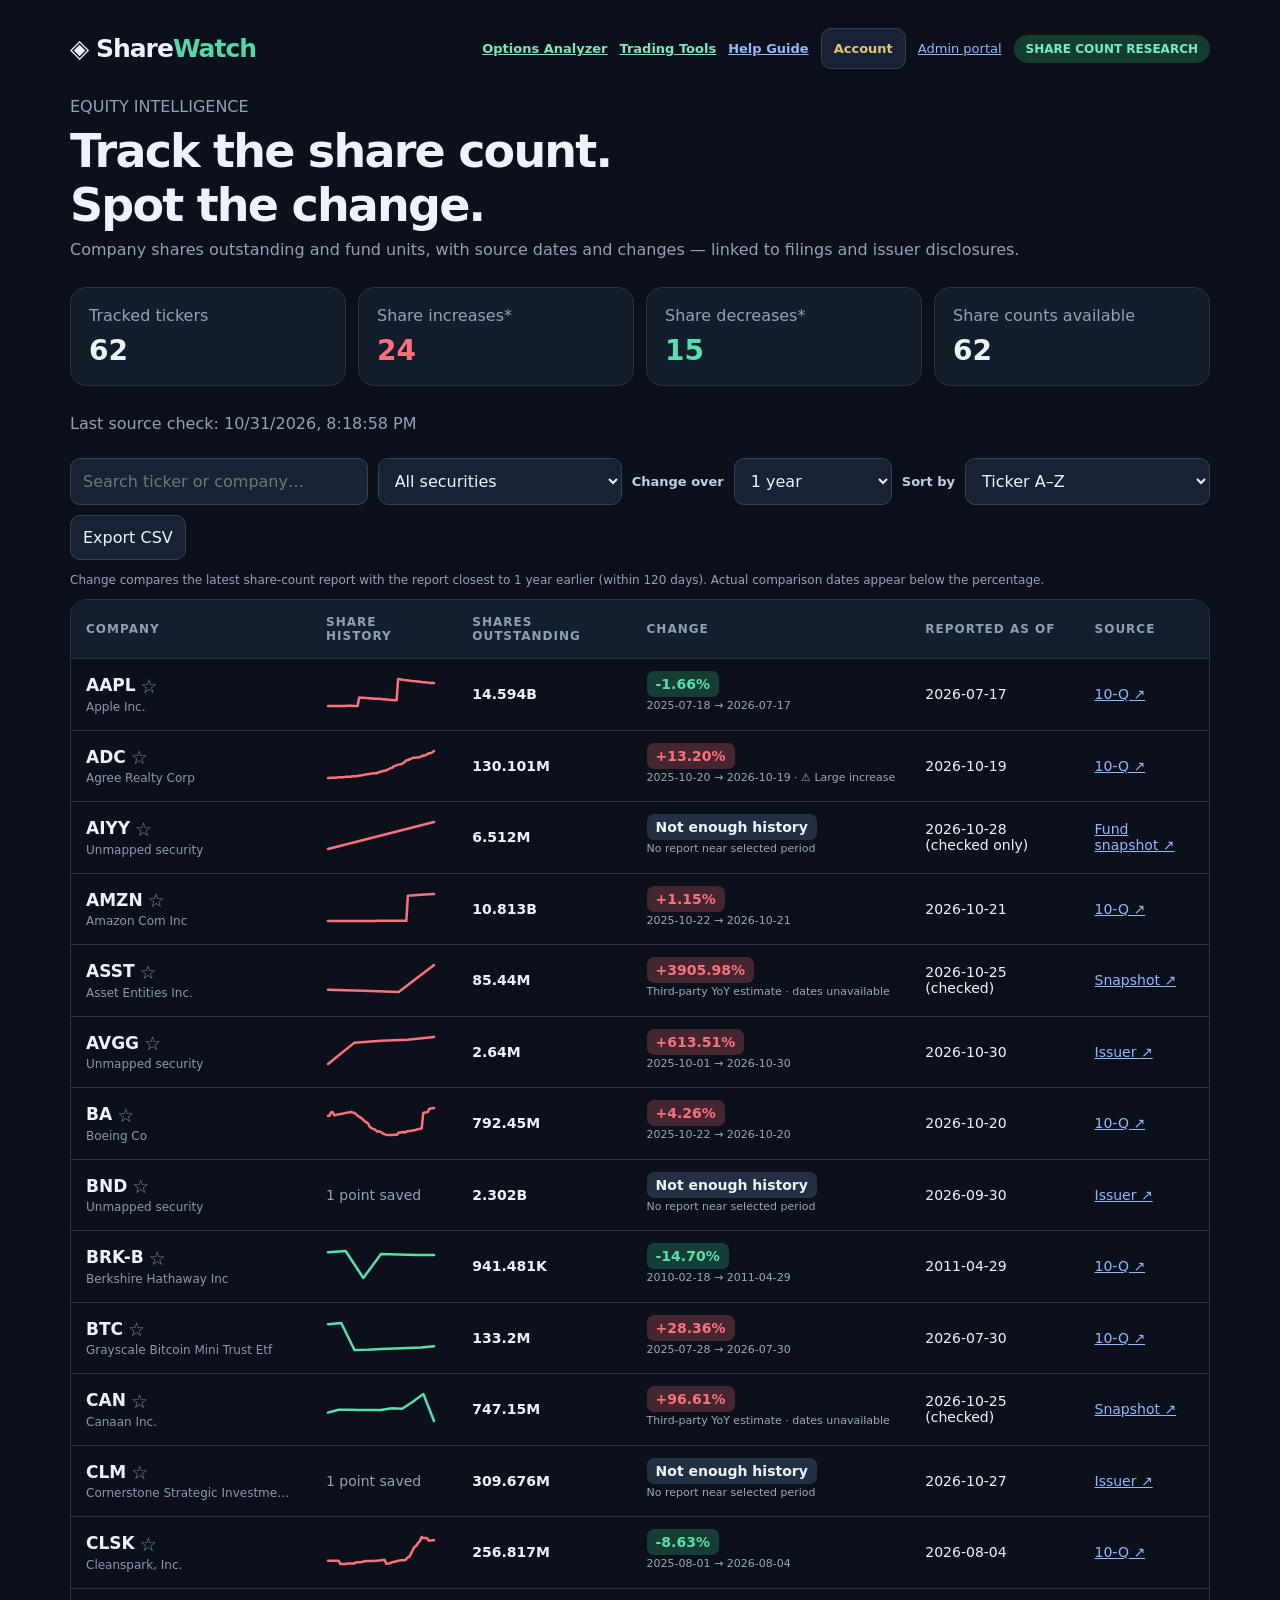
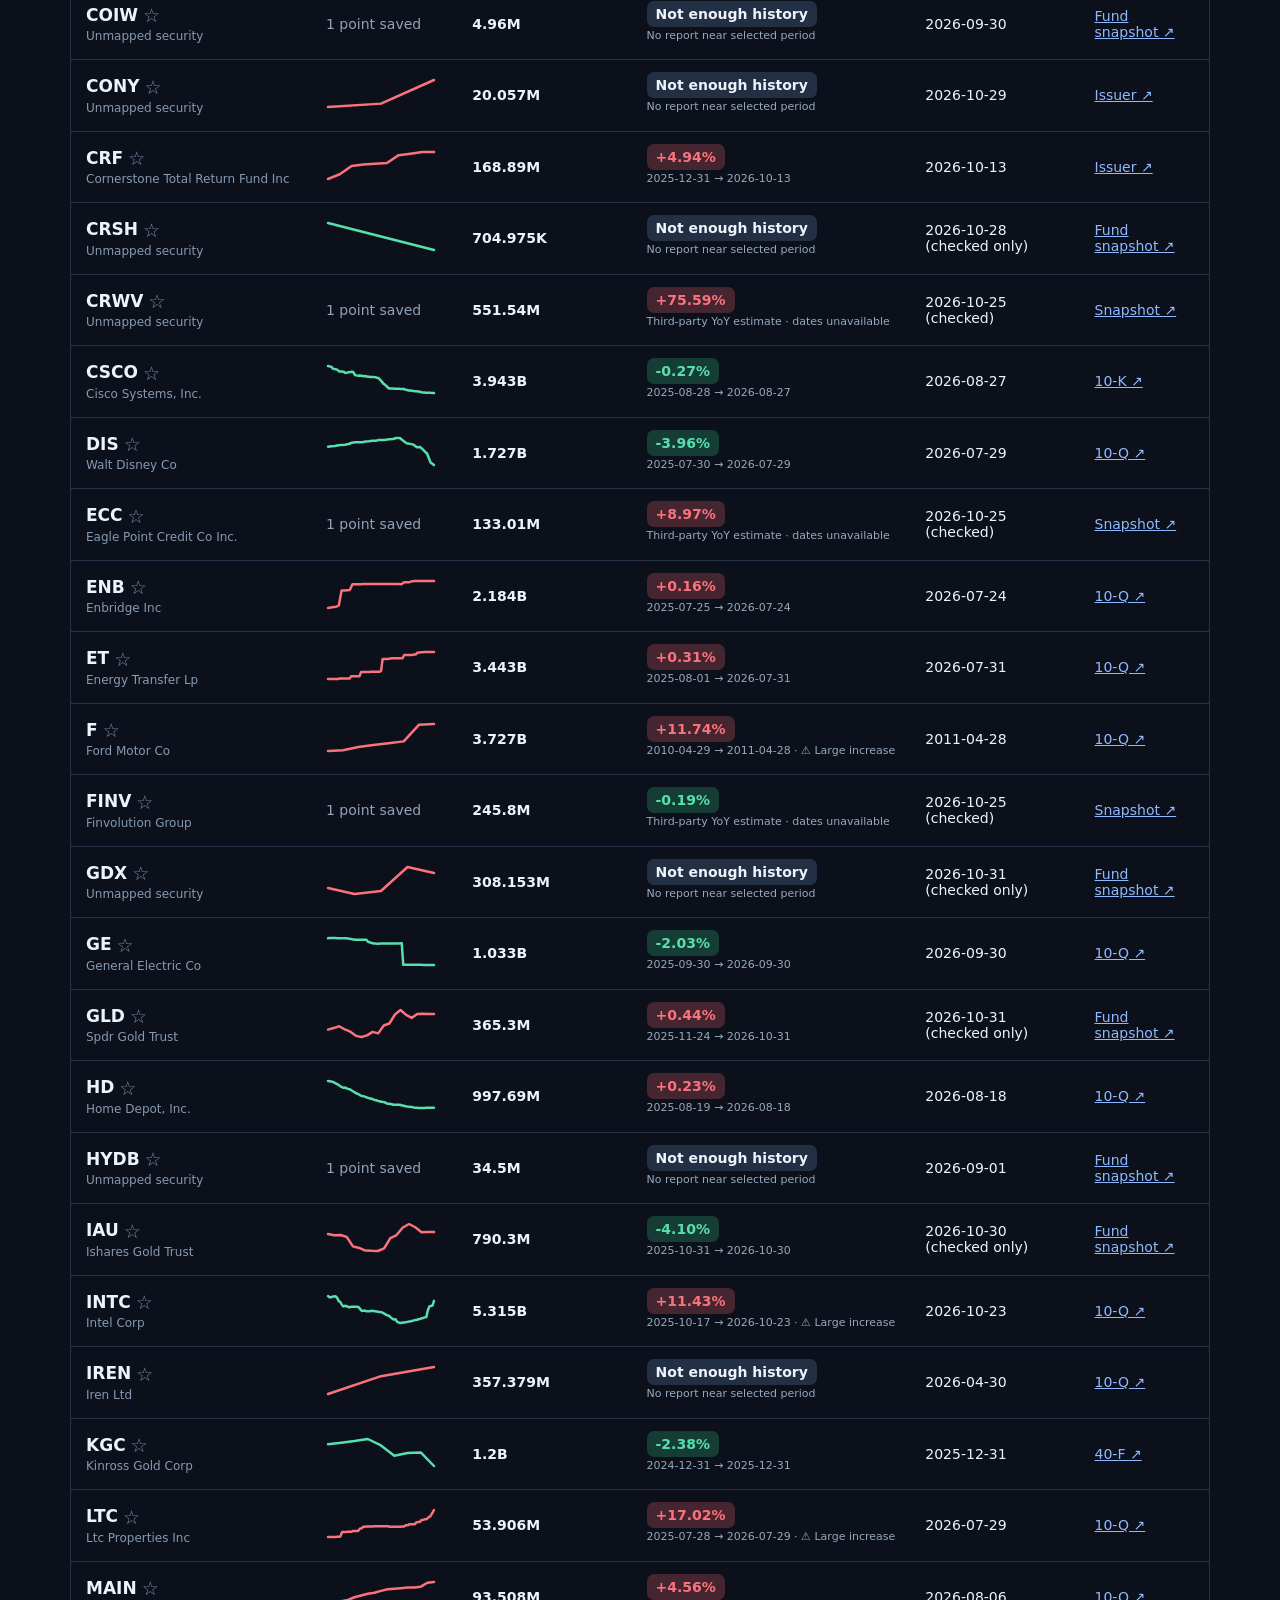
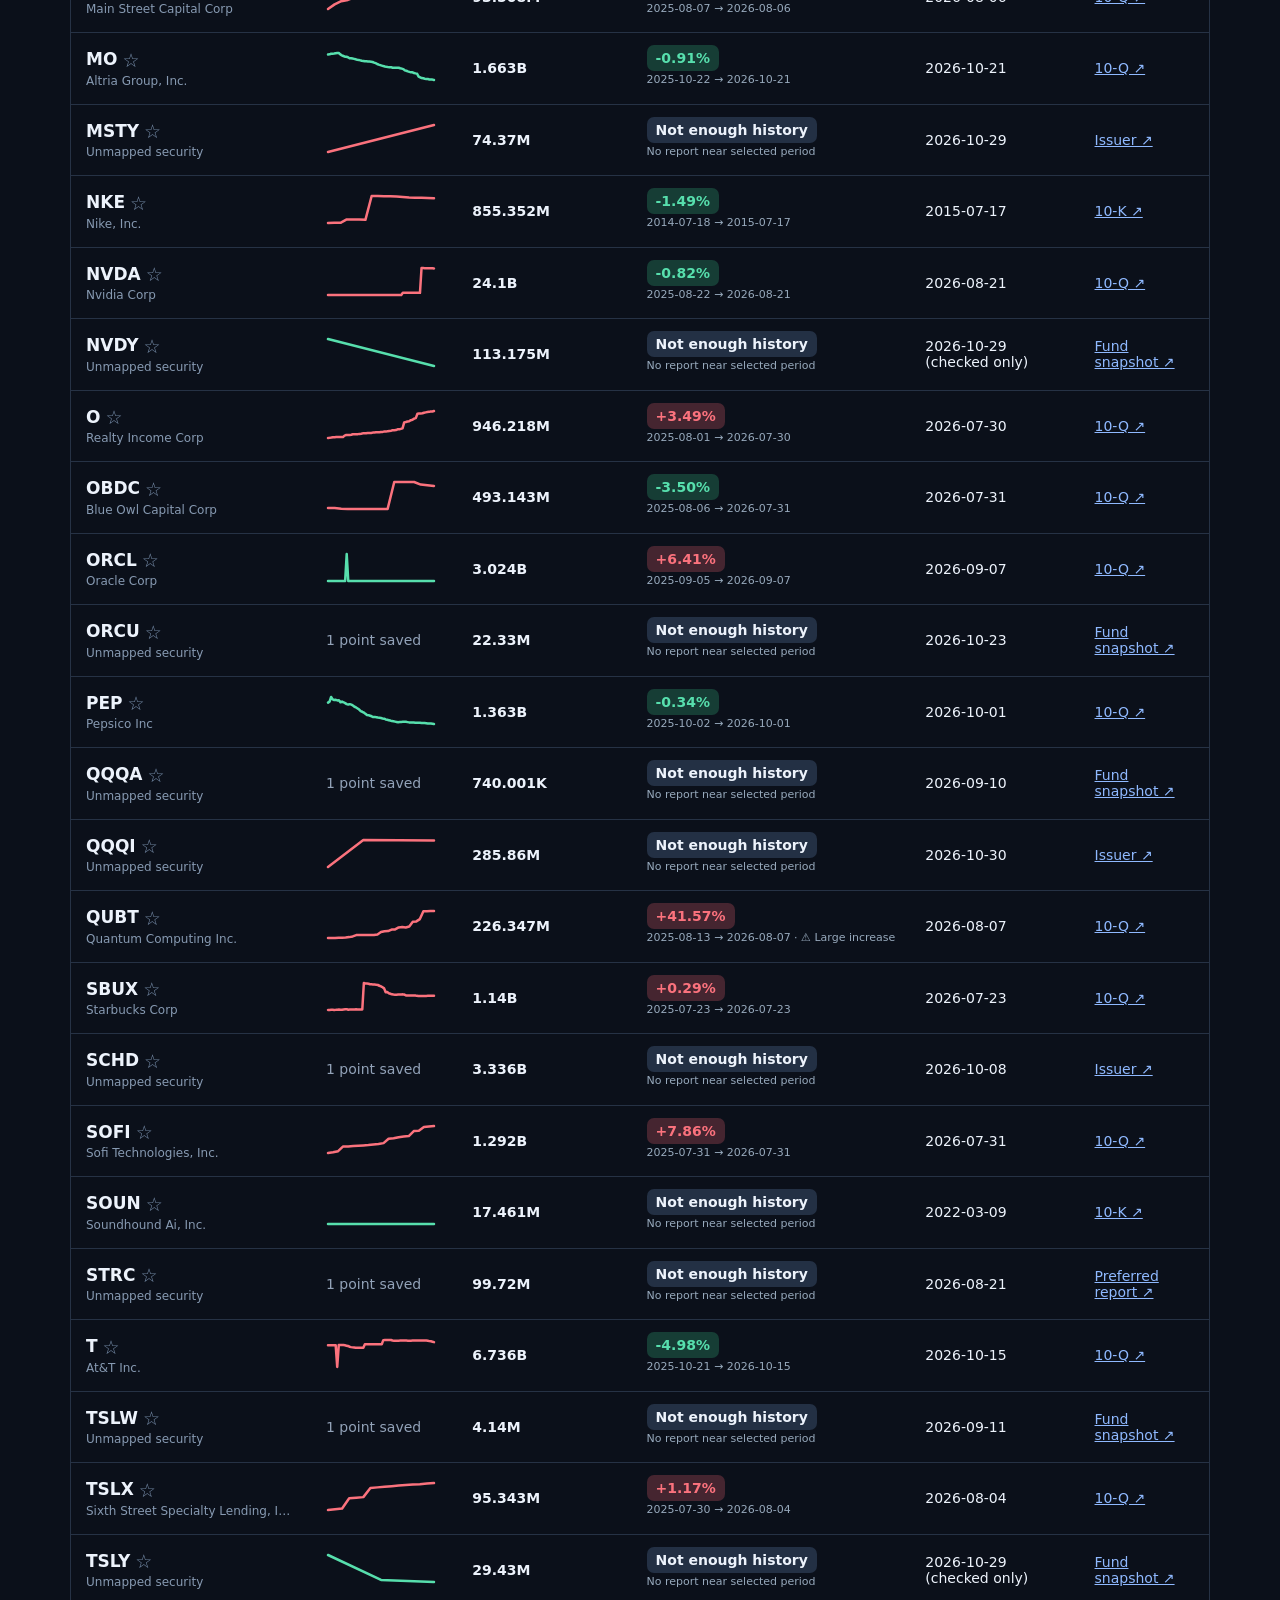
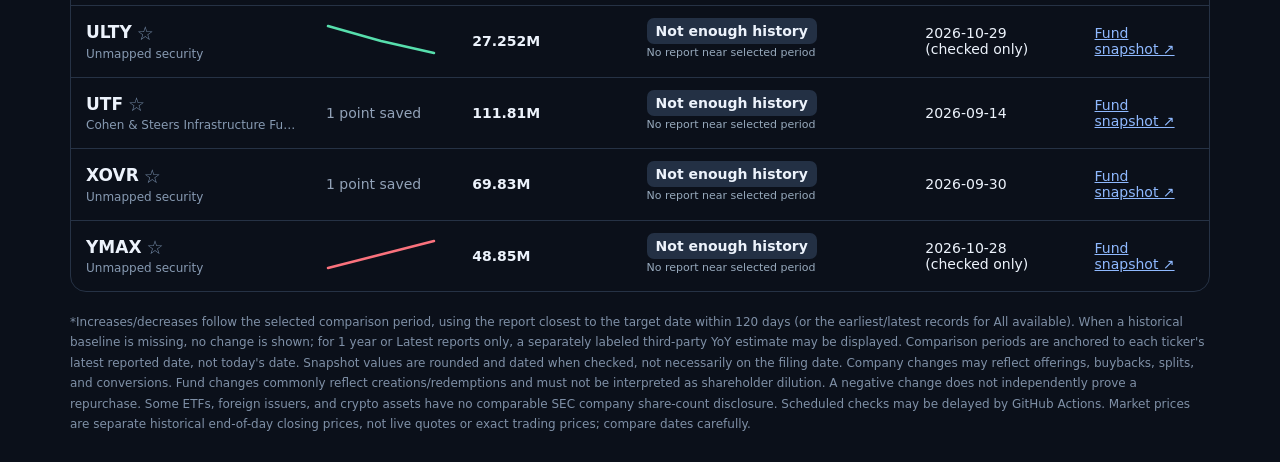
==== commit 0d545d5e: "Link Trading Tools and Help Guide from ShareWatch navigation" ====
--- a/index.html
+++ b/index.html
@@ -1,6 +1,6 @@
 <!doctype html><html lang="en"><head><meta charset="utf-8"><meta name="viewport" content="width=device-width,initial-scale=1"><title>ShareWatch · SEC Share Tracker</title><style>
 :root{font-family:Inter,system-ui,-apple-system,sans-serif;color:#edf3fc;background:#0b101a}*{box-sizing:border-box}body{margin:0}main{max-width:1180px;margin:auto;padding:28px 20px}header{display:flex;align-items:center;justify-content:space-between;flex-wrap:wrap;gap:14px;margin-bottom:28px}.brand{font-size:25px;font-weight:800;letter-spacing:-1px}.brand span{color:#55d6ab}.muted{color:#92a2b8}h1{font-size:clamp(29px,5vw,46px);letter-spacing:-1.8px;margin:8px 0}.tag{background:#153c32;color:#75edc1;padding:7px 12px;border-radius:100px;font-size:12px;font-weight:700}.cards{display:grid;grid-template-columns:repeat(4,1fr);gap:12px;margin:28px 0}.card{background:#141d2c;border:1px solid #263245;border-radius:16px;padding:18px}.card .value{font-size:28px;font-weight:800;margin-top:9px}.controls{display:flex;gap:10px;flex-wrap:wrap;margin:25px 0 15px}input,select,button{background:#172334;color:#eef4ff;border:1px solid #344258;border-radius:10px;padding:12px;font:inherit}input{flex:1;min-width:180px}button{cursor:pointer}button:hover{background:#243650}.tablewrap{overflow-x:auto;border:1px solid #263245;border-radius:16px}table{border-collapse:collapse;width:100%;min-width:780px}th{text-align:left;font-size:12px;text-transform:uppercase;letter-spacing:1px;color:#8da0b8;background:#141e2e;padding:15px}td{padding:16px 15px;border-top:1px solid #263245;font-size:14px}tr:hover td{background:#151f2d}.ticker{font-size:17px;font-weight:800}.name{color:#879ab2;font-size:12px;margin-top:3px;max-width:210px;overflow:hidden;text-overflow:ellipsis;white-space:nowrap}.up{color:#fb727d}.down{color:#57dfad}.pill{padding:5px 9px;border-radius:7px;background:#233044;font-weight:700;white-space:nowrap}.pill.up{background:#452530}.pill.down{background:#163d35}a{color:#8fb9ff}footer{margin-top:20px;color:#7f90a7;font-size:12px;line-height:1.7}.empty{padding:30px;text-align:center}.spark{width:110px;height:35px}.spark polyline{fill:none;stroke:#7d93b6;stroke-width:2.5;stroke-linejoin:round;stroke-linecap:round}@media(max-width:720px){.cards{grid-template-columns:repeat(2,1fr)}main{padding:18px 12px}.card{padding:14px}.card .value{font-size:22px}}
-.details-backdrop{position:fixed;inset:0;background:#000c;z-index:15;display:none;align-items:center;justify-content:center;padding:12px}.details-backdrop.open{display:flex}.details{width:min(1400px,100%);max-height:92vh;overflow:auto;background:#121e2d;border:1px solid #3e5068;border-radius:17px;padding:20px}.details-top{display:flex;justify-content:space-between;gap:15px;align-items:start}.details h2{margin:0 0 7px}.details h3{margin-top:22px}.chart-panel{margin-top:17px;padding:14px;background:#0d1725;border:1px solid #2c3d52;border-radius:12px}.chart-panel svg{width:100%;height:auto;display:block}.chartdot{cursor:pointer}.detail-scroll{overflow:auto;max-height:280px;margin-top:12px}.detail-scroll table{min-width:620px}.detail-scroll td{padding:11px}.row-click{cursor:pointer}.row-click:focus-visible{outline:2px solid #55d6ab}#pointInfo{margin-top:8px;color:#d6e5fa;font-size:13px;min-height:23px}#detailNote{margin-top:12px;font-size:12px}.detail-cta{font-size:12px;color:#7ed8f7;margin-top:5px}@media(max-width:720px){.details{padding:12px}.details-backdrop{padding:5px}} .time-controls{display:flex;align-items:center;gap:12px;flex-wrap:wrap;padding:13px 0 0}.time-controls label{color:#bbcce0;font-size:13px;font-weight:700}.time-controls select{min-width:150px;width:auto;padding:9px 12px}.time-controls #sharedDates{font-size:12px}.compare-charts{display:grid;grid-template-columns:minmax(0,1fr) minmax(0,1fr);gap:14px;align-items:stretch}.compare-charts .chart-panel{min-width:0;display:flex;flex-direction:column;justify-content:flex-start}.compare-charts svg{max-height:330px}.compare-tables{display:grid;grid-template-columns:minmax(0,1fr) minmax(0,1fr);gap:16px}.compare-tables>section{min-width:0}.compare-tables h3{margin:22px 0 10px}@media(max-width:850px){.compare-charts,.compare-tables{grid-template-columns:minmax(0,1fr)}.details{width:min(740px,100%)}}.earnings-legend{display:flex;flex-wrap:wrap;gap:12px;font-size:11px;color:#b9c7d9;margin:12px 0 6px}.earnings-legend span{display:flex;align-items:center;gap:5px}.earnings-key{width:10px;height:10px;border-radius:50%;display:inline-block;background:#e2b354}.earnings-key.good{background:#42df92}.earnings-key.bad{background:#ff626f}.earnings-info{font-size:12px;line-height:1.65;padding:10px;border:1px solid #304054;border-radius:9px;background:#18283a;min-height:40px}.earnings-info a{display:block;margin-top:5px}  .fav-toggle{font-size:19px;line-height:1;cursor:pointer;background:transparent;border:0;padding:1px 5px;color:#768ca9;vertical-align:middle}.fav-toggle:hover,.fav-toggle.saved{background:transparent;color:#f6c86d}.fav-toggle:focus-visible{outline:2px solid #55d6ab}.control-label{align-self:center;font-size:13px;font-weight:750;color:#bbd1e6;white-space:nowrap}.range-note{font-size:12px;line-height:1.5;margin:-4px 0 14px}.change-detail{display:block;margin-top:7px;color:#97a9bc;font-size:11px;white-space:nowrap} </style></head><body><main><header><div class="brand">◈ Share<span>Watch</span></div><div style="display:flex;align-items:center;gap:12px"><a href="./options.html" style="font-size:13px;font-weight:750;color:#77e9b9">Options Analyzer</a><button type="button" data-account-toggle style="font-size:13px;font-weight:750;color:#e5c678">Account</button><a href="./admin.html" style="font-size:13px">Admin portal</a><div class="tag">SHARE COUNT RESEARCH</div></div></header><div class="muted">EQUITY INTELLIGENCE</div><h1>Track the share count.<br>Spot the change.</h1><div class="muted">Company shares outstanding and fund units, with source dates and changes — linked to filings and issuer disclosures.</div><section class="cards"><div class="card"><div class="muted">Tracked tickers</div><div class="value" id="total">—</div></div><div class="card"><div class="muted">Share increases*</div><div class="value up" id="up">—</div></div><div class="card"><div class="muted">Share decreases*</div><div class="value down" id="down">—</div></div><div class="card"><div class="muted">Share counts available</div><div class="value" id="covered">—</div></div></section><div class="muted" id="updated">Loading data…</div><div class="controls"><input id="search" placeholder="Search ticker or company…" aria-label="Search ticker"><select id="filter" aria-label="Filter"><option value="all">All securities</option><option value="up">Shares increased</option><option value="down">Shares decreased</option><option value="missing">No comparison available</option><option value="favorites">★ My favorites</option><option value="dilution">Share-count ↑ 10%+</option></select><label class="control-label" for="changeRange">Change over</label><select id="changeRange" aria-label="Share-count comparison time frame"><option value="1y" selected>1 year</option><option value="2y">2 years</option><option value="3y">3 years</option><option value="5y">5 years</option><option value="all">All available</option><option value="latest">Latest reports</option></select><label class="control-label" for="shareSort">Sort by</label><select id="shareSort" aria-label="Sort stocks by share-count change"><option value="ticker">Ticker A–Z</option><option value="increase">Largest increase</option><option value="decrease">Largest decrease</option><option value="absolute">Biggest absolute change</option></select><button id="csv">Export CSV</button></div><div class="range-note muted" id="rangeNote" aria-live="polite">Comparing approximately one year of available reports.</div><div id="favoriteNotice" class="range-note muted" role="status" aria-live="polite"></div><div class="tablewrap"><table><thead><tr><th>Company</th><th>Share history</th><th>Shares outstanding</th><th>Change</th><th>Reported as of</th><th>Source</th></tr></thead><tbody id="rows"><tr><td colspan="6" class="empty">Loading…</td></tr></tbody></table></div><footer>*Increases/decreases follow the selected comparison period, using the report closest to the target date within 120 days (or the earliest/latest records for All available). When a historical baseline is missing, no change is shown; for 1 year or Latest reports only, a separately labeled third-party YoY estimate may be displayed. Comparison periods are anchored to each ticker's latest reported date, not today's date. Snapshot values are rounded and dated when checked, not necessarily on the filing date. Company changes may reflect offerings, buybacks, splits, and conversions. Fund changes commonly reflect creations/redemptions and must not be interpreted as shareholder dilution. A negative change does not independently prove a repurchase. Some ETFs, foreign issuers, and crypto assets have no comparable SEC company share-count disclosure. Scheduled checks may be delayed by GitHub Actions. Market prices are separate historical end-of-day closing prices, not live quotes or exact trading prices; compare dates carefully.</footer></main><div class="details-backdrop" id="detailBackdrop"><section class="details" role="dialog" aria-modal="true" aria-label="Share count history"><div class="details-top"><div><h2 id="detailTitle">Share History</h2><div class="muted" id="detailSubtitle"></div><div class="detail-cta" id="detailStatus"></div></div><button id="detailClose" aria-label="Close details">×</button></div><div class="time-controls"><label for="chartRange">Showing both charts over</label><select id="chartRange" aria-label="Shared date range for share count and stock price"><option value="1y" selected>1 year</option><option value="5y">5 years</option><option value="10y">10 years</option><option value="all">All available</option></select><span id="sharedDates" class="muted"></span></div><div class="compare-charts"><div class="chart-panel"><strong>Shares outstanding</strong><div id="detailChart"></div><div id="pointInfo"></div><div class="muted" id="detailNote"></div></div><div class="chart-panel"><strong>Price per share · daily close</strong><div id="priceLast" style="color:#58dab2;font-weight:700;margin-top:6px"></div><div id="priceChart"></div><div id="priceNote" class="muted" style="font-size:12px;margin-top:10px"></div><div class="earnings-legend"><span><i class="earnings-key good"></i>EPS higher YoY</span><span><i class="earnings-key bad"></i>EPS lower YoY</span><span><i class="earnings-key unknown"></i>Other / unknown</span></div><div id="earningsInfo" class="muted earnings-info" aria-live="polite">Quarterly EPS markers load from SEC filings where available.</div></div></div><div class="compare-tables"><section><h3>Saved share-count changes</h3><div id="detailHistory" class="detail-scroll"></div></section><section><h3>Closing prices</h3><div id="priceCount" class="muted" style="font-size:12px"></div><div id="priceTable" class="detail-scroll"></div></section></div></section></div><script src="./user-favorites.js?v=20261031-research-journal1"></script><script src="./inline-account.js?v=20261031-inline-user1"></script><script>
+.details-backdrop{position:fixed;inset:0;background:#000c;z-index:15;display:none;align-items:center;justify-content:center;padding:12px}.details-backdrop.open{display:flex}.details{width:min(1400px,100%);max-height:92vh;overflow:auto;background:#121e2d;border:1px solid #3e5068;border-radius:17px;padding:20px}.details-top{display:flex;justify-content:space-between;gap:15px;align-items:start}.details h2{margin:0 0 7px}.details h3{margin-top:22px}.chart-panel{margin-top:17px;padding:14px;background:#0d1725;border:1px solid #2c3d52;border-radius:12px}.chart-panel svg{width:100%;height:auto;display:block}.chartdot{cursor:pointer}.detail-scroll{overflow:auto;max-height:280px;margin-top:12px}.detail-scroll table{min-width:620px}.detail-scroll td{padding:11px}.row-click{cursor:pointer}.row-click:focus-visible{outline:2px solid #55d6ab}#pointInfo{margin-top:8px;color:#d6e5fa;font-size:13px;min-height:23px}#detailNote{margin-top:12px;font-size:12px}.detail-cta{font-size:12px;color:#7ed8f7;margin-top:5px}@media(max-width:720px){.details{padding:12px}.details-backdrop{padding:5px}} .time-controls{display:flex;align-items:center;gap:12px;flex-wrap:wrap;padding:13px 0 0}.time-controls label{color:#bbcce0;font-size:13px;font-weight:700}.time-controls select{min-width:150px;width:auto;padding:9px 12px}.time-controls #sharedDates{font-size:12px}.compare-charts{display:grid;grid-template-columns:minmax(0,1fr) minmax(0,1fr);gap:14px;align-items:stretch}.compare-charts .chart-panel{min-width:0;display:flex;flex-direction:column;justify-content:flex-start}.compare-charts svg{max-height:330px}.compare-tables{display:grid;grid-template-columns:minmax(0,1fr) minmax(0,1fr);gap:16px}.compare-tables>section{min-width:0}.compare-tables h3{margin:22px 0 10px}@media(max-width:850px){.compare-charts,.compare-tables{grid-template-columns:minmax(0,1fr)}.details{width:min(740px,100%)}}.earnings-legend{display:flex;flex-wrap:wrap;gap:12px;font-size:11px;color:#b9c7d9;margin:12px 0 6px}.earnings-legend span{display:flex;align-items:center;gap:5px}.earnings-key{width:10px;height:10px;border-radius:50%;display:inline-block;background:#e2b354}.earnings-key.good{background:#42df92}.earnings-key.bad{background:#ff626f}.earnings-info{font-size:12px;line-height:1.65;padding:10px;border:1px solid #304054;border-radius:9px;background:#18283a;min-height:40px}.earnings-info a{display:block;margin-top:5px}  .fav-toggle{font-size:19px;line-height:1;cursor:pointer;background:transparent;border:0;padding:1px 5px;color:#768ca9;vertical-align:middle}.fav-toggle:hover,.fav-toggle.saved{background:transparent;color:#f6c86d}.fav-toggle:focus-visible{outline:2px solid #55d6ab}.control-label{align-self:center;font-size:13px;font-weight:750;color:#bbd1e6;white-space:nowrap}.range-note{font-size:12px;line-height:1.5;margin:-4px 0 14px}.change-detail{display:block;margin-top:7px;color:#97a9bc;font-size:11px;white-space:nowrap} </style></head><body><main><header><div class="brand">◈ Share<span>Watch</span></div><div style="display:flex;align-items:center;gap:12px;flex-wrap:wrap"><a href="./options.html" style="font-size:13px;font-weight:750;color:#77e9b9">Options Analyzer</a><a href="./tools.html" style="font-size:13px;font-weight:750;color:#77e9b9">Trading Tools</a><a href="./help.html" style="font-size:13px;font-weight:750">Help Guide</a><button type="button" data-account-toggle style="font-size:13px;font-weight:750;color:#e5c678">Account</button><a href="./admin.html" style="font-size:13px">Admin portal</a><div class="tag">SHARE COUNT RESEARCH</div></div></header><div class="muted">EQUITY INTELLIGENCE</div><h1>Track the share count.<br>Spot the change.</h1><div class="muted">Company shares outstanding and fund units, with source dates and changes — linked to filings and issuer disclosures.</div><section class="cards"><div class="card"><div class="muted">Tracked tickers</div><div class="value" id="total">—</div></div><div class="card"><div class="muted">Share increases*</div><div class="value up" id="up">—</div></div><div class="card"><div class="muted">Share decreases*</div><div class="value down" id="down">—</div></div><div class="card"><div class="muted">Share counts available</div><div class="value" id="covered">—</div></div></section><div class="muted" id="updated">Loading data…</div><div class="controls"><input id="search" placeholder="Search ticker or company…" aria-label="Search ticker"><select id="filter" aria-label="Filter"><option value="all">All securities</option><option value="up">Shares increased</option><option value="down">Shares decreased</option><option value="missing">No comparison available</option><option value="favorites">★ My favorites</option><option value="dilution">Share-count ↑ 10%+</option></select><label class="control-label" for="changeRange">Change over</label><select id="changeRange" aria-label="Share-count comparison time frame"><option value="1y" selected>1 year</option><option value="2y">2 years</option><option value="3y">3 years</option><option value="5y">5 years</option><option value="all">All available</option><option value="latest">Latest reports</option></select><label class="control-label" for="shareSort">Sort by</label><select id="shareSort" aria-label="Sort stocks by share-count change"><option value="ticker">Ticker A–Z</option><option value="increase">Largest increase</option><option value="decrease">Largest decrease</option><option value="absolute">Biggest absolute change</option></select><button id="csv">Export CSV</button></div><div class="range-note muted" id="rangeNote" aria-live="polite">Comparing approximately one year of available reports.</div><div id="favoriteNotice" class="range-note muted" role="status" aria-live="polite"></div><div class="tablewrap"><table><thead><tr><th>Company</th><th>Share history</th><th>Shares outstanding</th><th>Change</th><th>Reported as of</th><th>Source</th></tr></thead><tbody id="rows"><tr><td colspan="6" class="empty">Loading…</td></tr></tbody></table></div><footer>*Increases/decreases follow the selected comparison period, using the report closest to the target date within 120 days (or the earliest/latest records for All available). When a historical baseline is missing, no change is shown; for 1 year or Latest reports only, a separately labeled third-party YoY estimate may be displayed. Comparison periods are anchored to each ticker's latest reported date, not today's date. Snapshot values are rounded and dated when checked, not necessarily on the filing date. Company changes may reflect offerings, buybacks, splits, and conversions. Fund changes commonly reflect creations/redemptions and must not be interpreted as shareholder dilution. A negative change does not independently prove a repurchase. Some ETFs, foreign issuers, and crypto assets have no comparable SEC company share-count disclosure. Scheduled checks may be delayed by GitHub Actions. Market prices are separate historical end-of-day closing prices, not live quotes or exact trading prices; compare dates carefully.</footer></main><div class="details-backdrop" id="detailBackdrop"><section class="details" role="dialog" aria-modal="true" aria-label="Share count history"><div class="details-top"><div><h2 id="detailTitle">Share History</h2><div class="muted" id="detailSubtitle"></div><div class="detail-cta" id="detailStatus"></div></div><button id="detailClose" aria-label="Close details">×</button></div><div class="time-controls"><label for="chartRange">Showing both charts over</label><select id="chartRange" aria-label="Shared date range for share count and stock price"><option value="1y" selected>1 year</option><option value="5y">5 years</option><option value="10y">10 years</option><option value="all">All available</option></select><span id="sharedDates" class="muted"></span></div><div class="compare-charts"><div class="chart-panel"><strong>Shares outstanding</strong><div id="detailChart"></div><div id="pointInfo"></div><div class="muted" id="detailNote"></div></div><div class="chart-panel"><strong>Price per share · daily close</strong><div id="priceLast" style="color:#58dab2;font-weight:700;margin-top:6px"></div><div id="priceChart"></div><div id="priceNote" class="muted" style="font-size:12px;margin-top:10px"></div><div class="earnings-legend"><span><i class="earnings-key good"></i>EPS higher YoY</span><span><i class="earnings-key bad"></i>EPS lower YoY</span><span><i class="earnings-key unknown"></i>Other / unknown</span></div><div id="earningsInfo" class="muted earnings-info" aria-live="polite">Quarterly EPS markers load from SEC filings where available.</div></div></div><div class="compare-tables"><section><h3>Saved share-count changes</h3><div id="detailHistory" class="detail-scroll"></div></section><section><h3>Closing prices</h3><div id="priceCount" class="muted" style="font-size:12px"></div><div id="priceTable" class="detail-scroll"></div></section></div></section></div><script src="./user-favorites.js?v=20261031-research-journal1"></script><script src="./inline-account.js?v=20261031-inline-user1"></script><script>
 let data=[];const $=id=>document.getElementById(id);const fmt=n=>n==null?'—':new Intl.NumberFormat('en-US',{notation:'compact',maximumFractionDigits:3}).format(n);const esc=s=>String(s??'').replace(/[&<>"']/g,c=>({'&':'&amp;','<':'&lt;','>':'&gt;','"':'&quot;',"'":'&#39;'}[c]));
 function metrics(d){
  const range=$('changeRange')?.value||'1y';
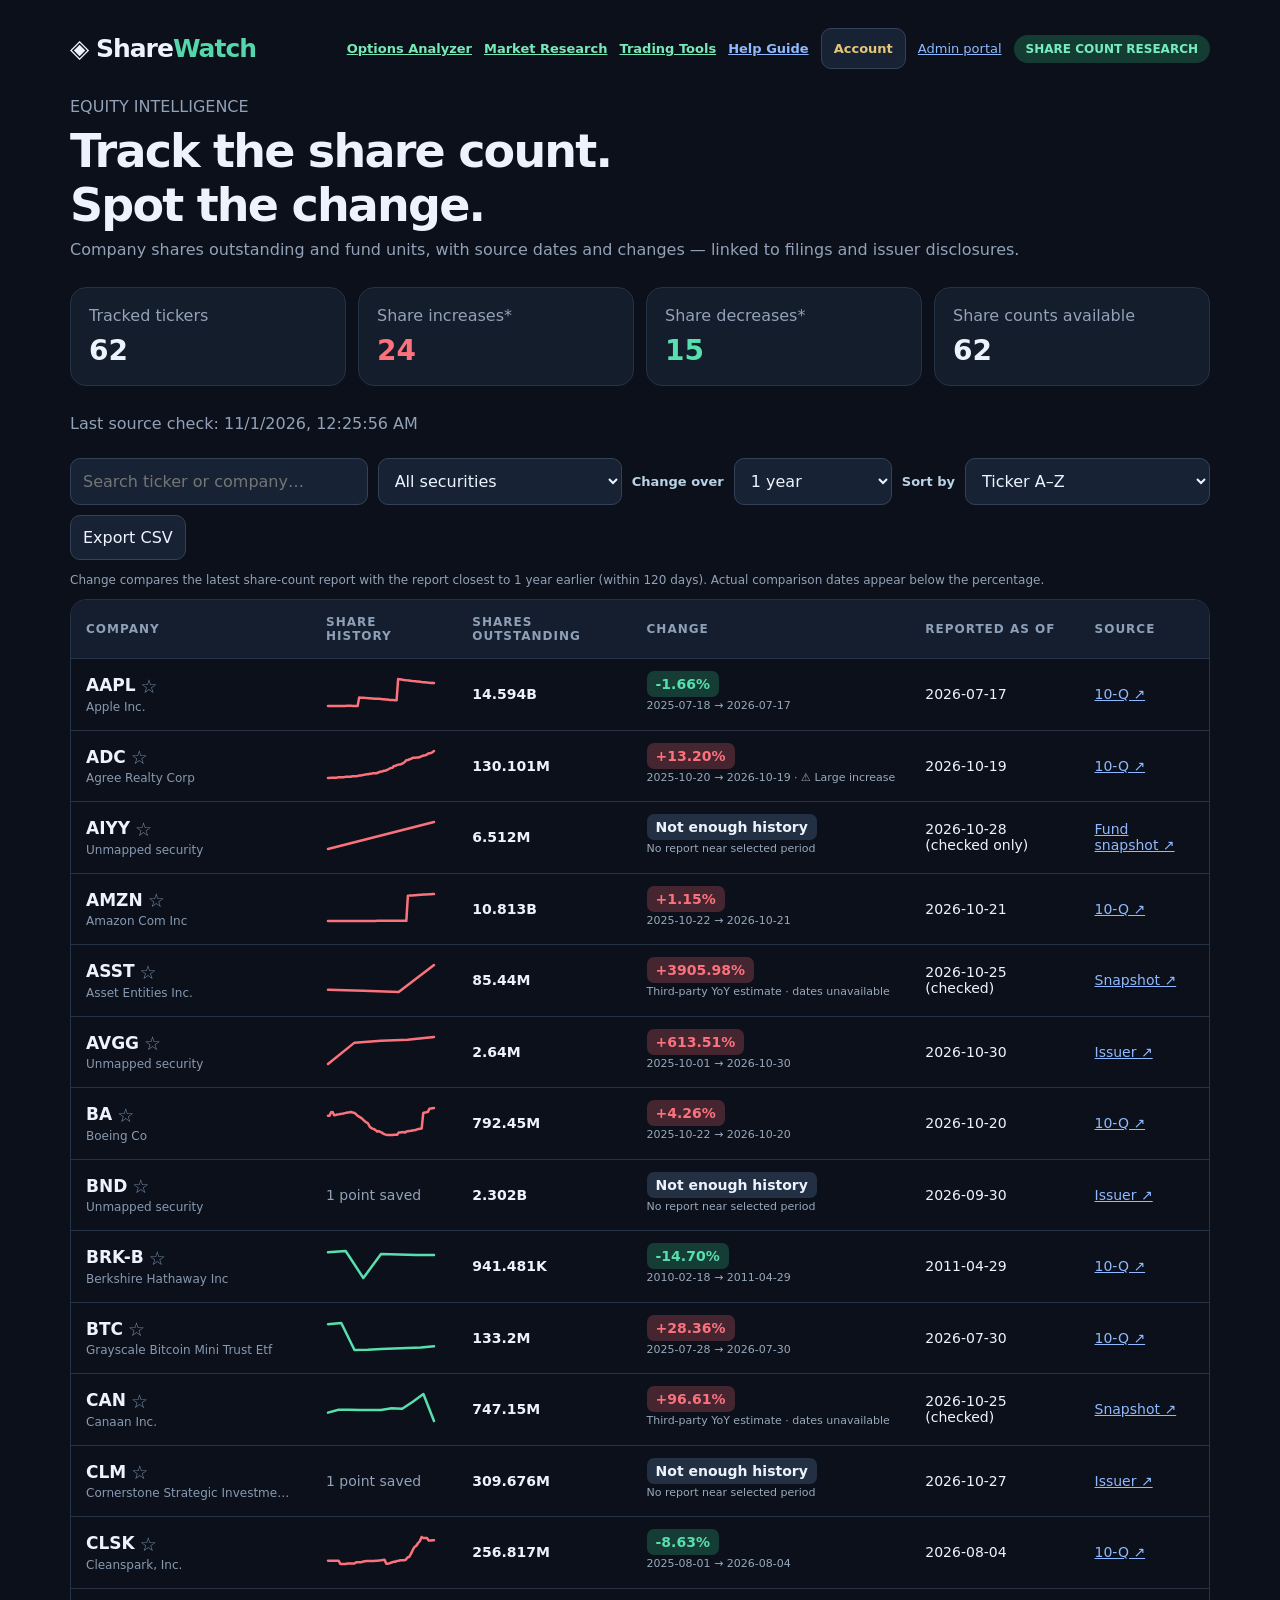
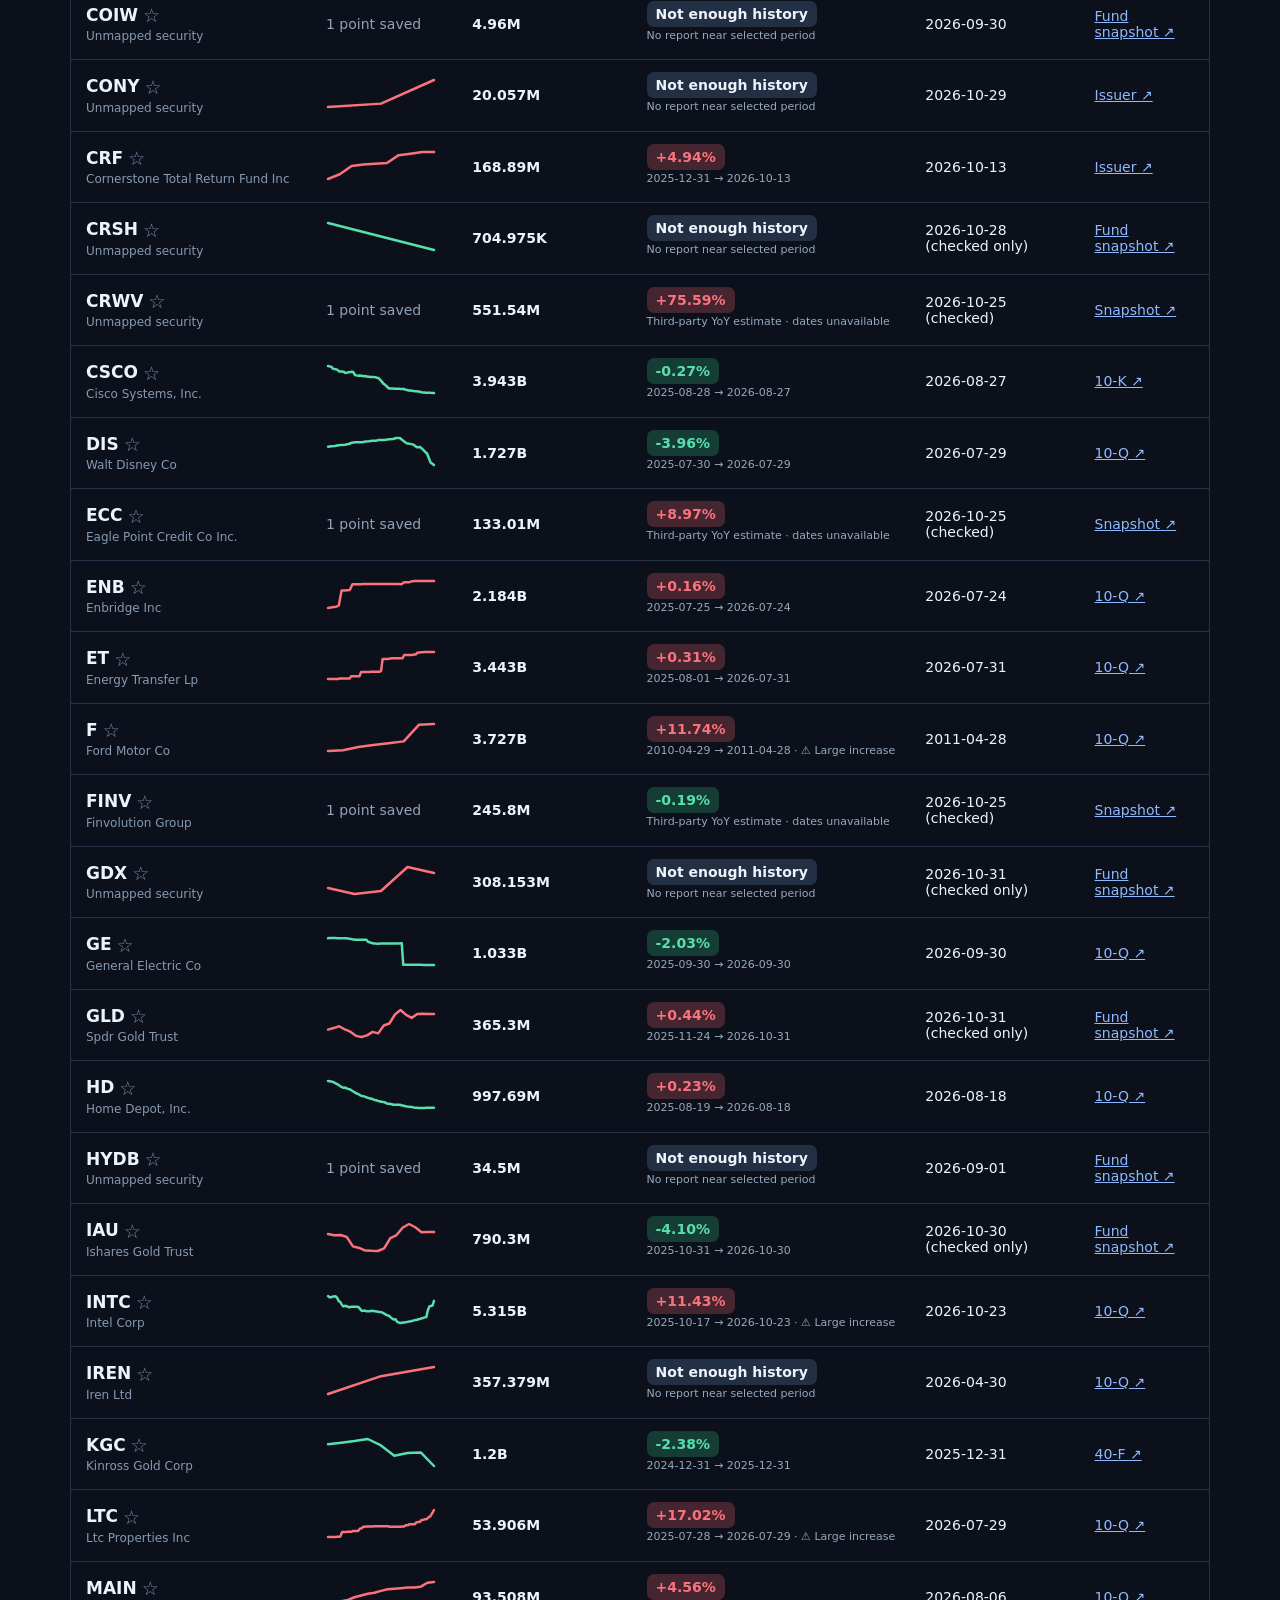
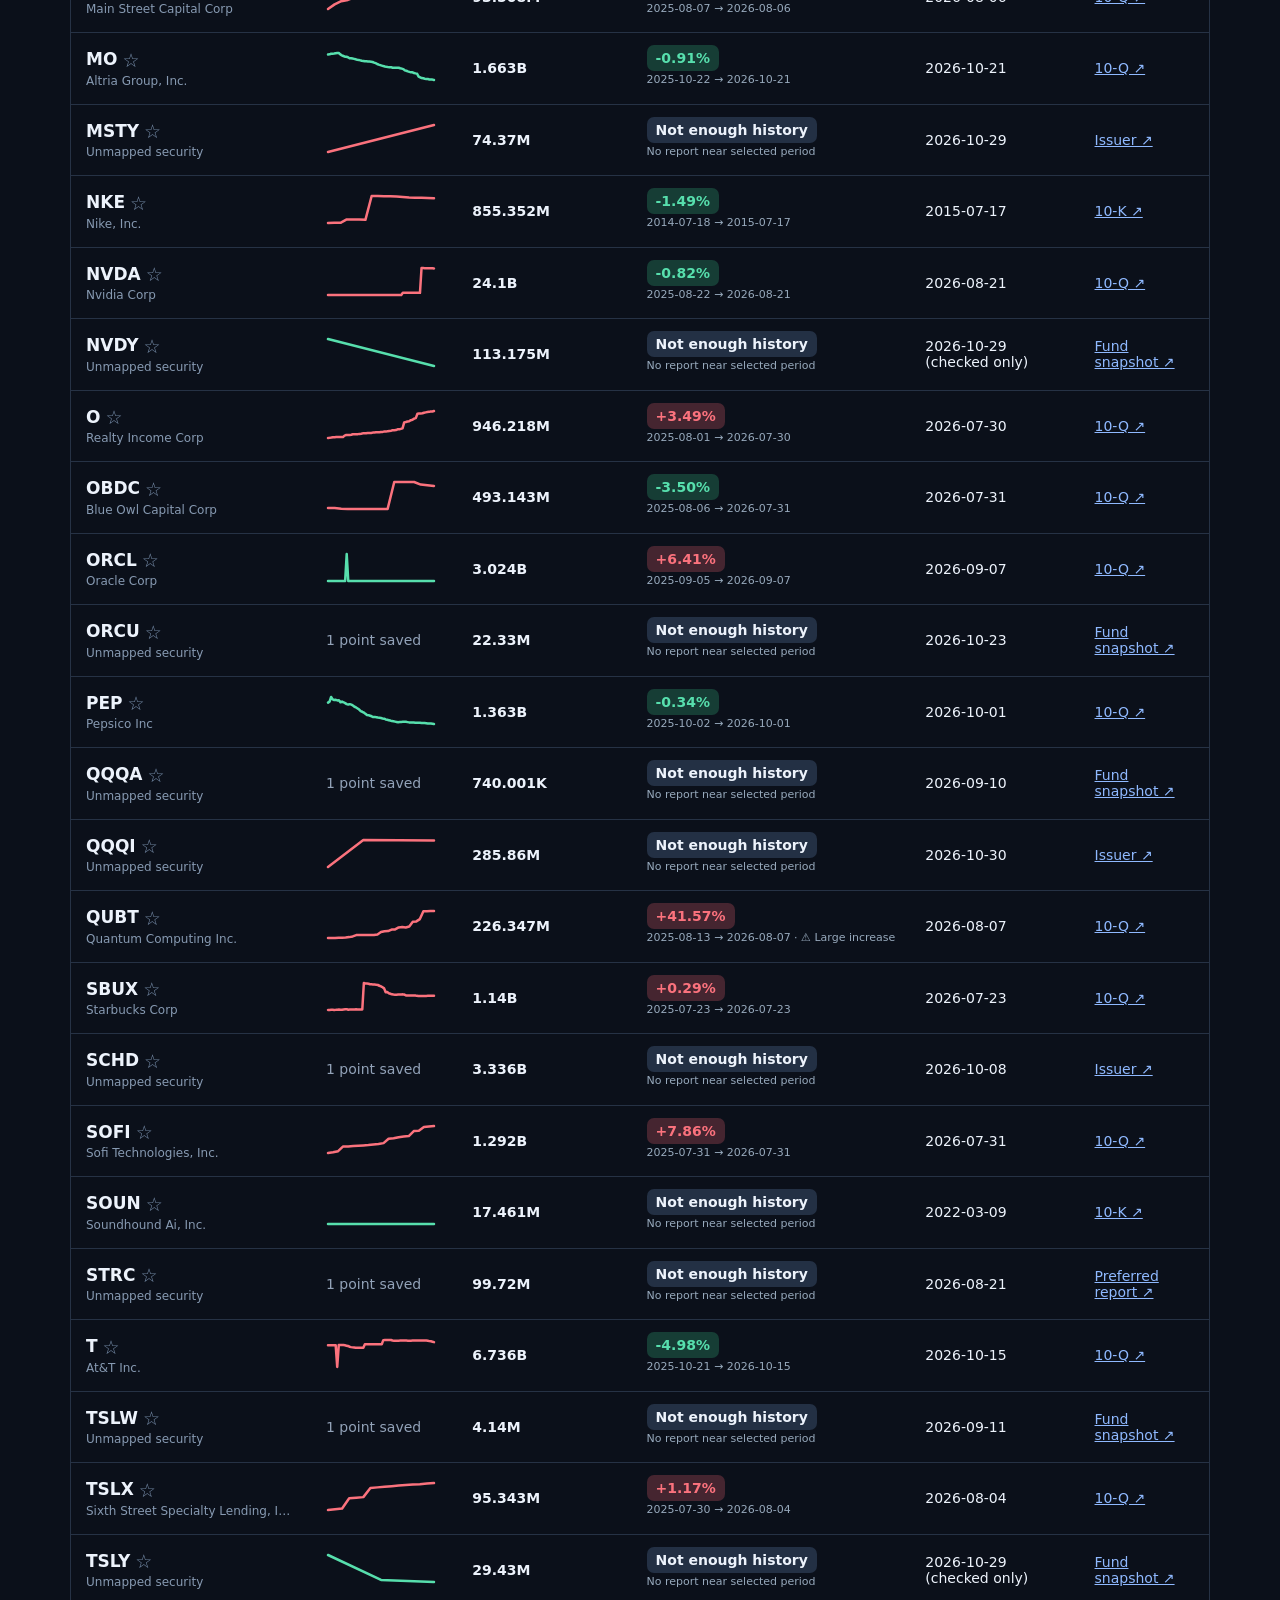
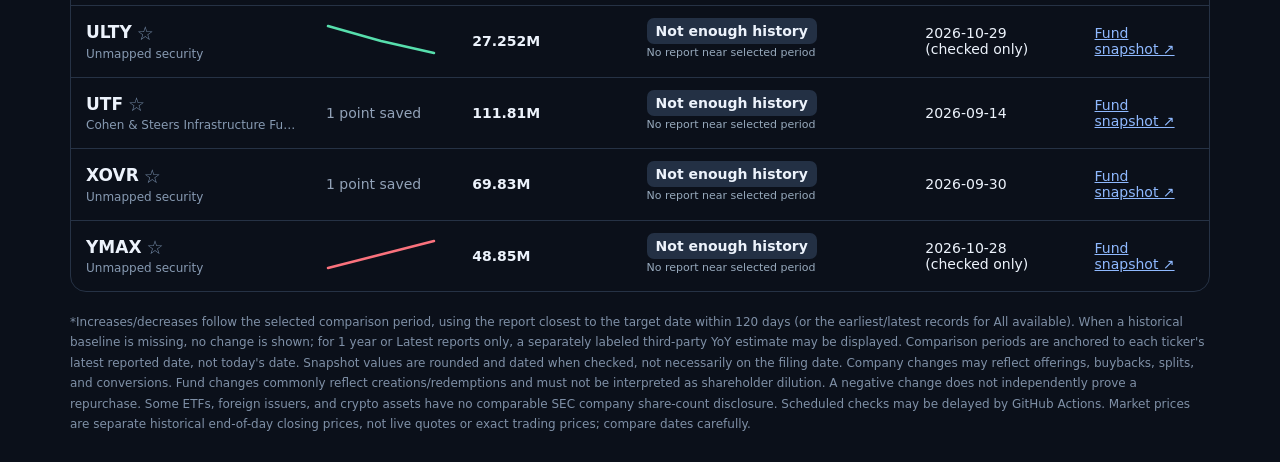
==== commit e0057ec2: "Add Market Research and Income hub to existing ShareWatch navigation" ====
--- a/index.html
+++ b/index.html
@@ -1,6 +1,6 @@
 <!doctype html><html lang="en"><head><meta charset="utf-8"><meta name="viewport" content="width=device-width,initial-scale=1"><title>ShareWatch · SEC Share Tracker</title><style>
 :root{font-family:Inter,system-ui,-apple-system,sans-serif;color:#edf3fc;background:#0b101a}*{box-sizing:border-box}body{margin:0}main{max-width:1180px;margin:auto;padding:28px 20px}header{display:flex;align-items:center;justify-content:space-between;flex-wrap:wrap;gap:14px;margin-bottom:28px}.brand{font-size:25px;font-weight:800;letter-spacing:-1px}.brand span{color:#55d6ab}.muted{color:#92a2b8}h1{font-size:clamp(29px,5vw,46px);letter-spacing:-1.8px;margin:8px 0}.tag{background:#153c32;color:#75edc1;padding:7px 12px;border-radius:100px;font-size:12px;font-weight:700}.cards{display:grid;grid-template-columns:repeat(4,1fr);gap:12px;margin:28px 0}.card{background:#141d2c;border:1px solid #263245;border-radius:16px;padding:18px}.card .value{font-size:28px;font-weight:800;margin-top:9px}.controls{display:flex;gap:10px;flex-wrap:wrap;margin:25px 0 15px}input,select,button{background:#172334;color:#eef4ff;border:1px solid #344258;border-radius:10px;padding:12px;font:inherit}input{flex:1;min-width:180px}button{cursor:pointer}button:hover{background:#243650}.tablewrap{overflow-x:auto;border:1px solid #263245;border-radius:16px}table{border-collapse:collapse;width:100%;min-width:780px}th{text-align:left;font-size:12px;text-transform:uppercase;letter-spacing:1px;color:#8da0b8;background:#141e2e;padding:15px}td{padding:16px 15px;border-top:1px solid #263245;font-size:14px}tr:hover td{background:#151f2d}.ticker{font-size:17px;font-weight:800}.name{color:#879ab2;font-size:12px;margin-top:3px;max-width:210px;overflow:hidden;text-overflow:ellipsis;white-space:nowrap}.up{color:#fb727d}.down{color:#57dfad}.pill{padding:5px 9px;border-radius:7px;background:#233044;font-weight:700;white-space:nowrap}.pill.up{background:#452530}.pill.down{background:#163d35}a{color:#8fb9ff}footer{margin-top:20px;color:#7f90a7;font-size:12px;line-height:1.7}.empty{padding:30px;text-align:center}.spark{width:110px;height:35px}.spark polyline{fill:none;stroke:#7d93b6;stroke-width:2.5;stroke-linejoin:round;stroke-linecap:round}@media(max-width:720px){.cards{grid-template-columns:repeat(2,1fr)}main{padding:18px 12px}.card{padding:14px}.card .value{font-size:22px}}
-.details-backdrop{position:fixed;inset:0;background:#000c;z-index:15;display:none;align-items:center;justify-content:center;padding:12px}.details-backdrop.open{display:flex}.details{width:min(1400px,100%);max-height:92vh;overflow:auto;background:#121e2d;border:1px solid #3e5068;border-radius:17px;padding:20px}.details-top{display:flex;justify-content:space-between;gap:15px;align-items:start}.details h2{margin:0 0 7px}.details h3{margin-top:22px}.chart-panel{margin-top:17px;padding:14px;background:#0d1725;border:1px solid #2c3d52;border-radius:12px}.chart-panel svg{width:100%;height:auto;display:block}.chartdot{cursor:pointer}.detail-scroll{overflow:auto;max-height:280px;margin-top:12px}.detail-scroll table{min-width:620px}.detail-scroll td{padding:11px}.row-click{cursor:pointer}.row-click:focus-visible{outline:2px solid #55d6ab}#pointInfo{margin-top:8px;color:#d6e5fa;font-size:13px;min-height:23px}#detailNote{margin-top:12px;font-size:12px}.detail-cta{font-size:12px;color:#7ed8f7;margin-top:5px}@media(max-width:720px){.details{padding:12px}.details-backdrop{padding:5px}} .time-controls{display:flex;align-items:center;gap:12px;flex-wrap:wrap;padding:13px 0 0}.time-controls label{color:#bbcce0;font-size:13px;font-weight:700}.time-controls select{min-width:150px;width:auto;padding:9px 12px}.time-controls #sharedDates{font-size:12px}.compare-charts{display:grid;grid-template-columns:minmax(0,1fr) minmax(0,1fr);gap:14px;align-items:stretch}.compare-charts .chart-panel{min-width:0;display:flex;flex-direction:column;justify-content:flex-start}.compare-charts svg{max-height:330px}.compare-tables{display:grid;grid-template-columns:minmax(0,1fr) minmax(0,1fr);gap:16px}.compare-tables>section{min-width:0}.compare-tables h3{margin:22px 0 10px}@media(max-width:850px){.compare-charts,.compare-tables{grid-template-columns:minmax(0,1fr)}.details{width:min(740px,100%)}}.earnings-legend{display:flex;flex-wrap:wrap;gap:12px;font-size:11px;color:#b9c7d9;margin:12px 0 6px}.earnings-legend span{display:flex;align-items:center;gap:5px}.earnings-key{width:10px;height:10px;border-radius:50%;display:inline-block;background:#e2b354}.earnings-key.good{background:#42df92}.earnings-key.bad{background:#ff626f}.earnings-info{font-size:12px;line-height:1.65;padding:10px;border:1px solid #304054;border-radius:9px;background:#18283a;min-height:40px}.earnings-info a{display:block;margin-top:5px}  .fav-toggle{font-size:19px;line-height:1;cursor:pointer;background:transparent;border:0;padding:1px 5px;color:#768ca9;vertical-align:middle}.fav-toggle:hover,.fav-toggle.saved{background:transparent;color:#f6c86d}.fav-toggle:focus-visible{outline:2px solid #55d6ab}.control-label{align-self:center;font-size:13px;font-weight:750;color:#bbd1e6;white-space:nowrap}.range-note{font-size:12px;line-height:1.5;margin:-4px 0 14px}.change-detail{display:block;margin-top:7px;color:#97a9bc;font-size:11px;white-space:nowrap} </style></head><body><main><header><div class="brand">◈ Share<span>Watch</span></div><div style="display:flex;align-items:center;gap:12px;flex-wrap:wrap"><a href="./options.html" style="font-size:13px;font-weight:750;color:#77e9b9">Options Analyzer</a><a href="./tools.html" style="font-size:13px;font-weight:750;color:#77e9b9">Trading Tools</a><a href="./help.html" style="font-size:13px;font-weight:750">Help Guide</a><button type="button" data-account-toggle style="font-size:13px;font-weight:750;color:#e5c678">Account</button><a href="./admin.html" style="font-size:13px">Admin portal</a><div class="tag">SHARE COUNT RESEARCH</div></div></header><div class="muted">EQUITY INTELLIGENCE</div><h1>Track the share count.<br>Spot the change.</h1><div class="muted">Company shares outstanding and fund units, with source dates and changes — linked to filings and issuer disclosures.</div><section class="cards"><div class="card"><div class="muted">Tracked tickers</div><div class="value" id="total">—</div></div><div class="card"><div class="muted">Share increases*</div><div class="value up" id="up">—</div></div><div class="card"><div class="muted">Share decreases*</div><div class="value down" id="down">—</div></div><div class="card"><div class="muted">Share counts available</div><div class="value" id="covered">—</div></div></section><div class="muted" id="updated">Loading data…</div><div class="controls"><input id="search" placeholder="Search ticker or company…" aria-label="Search ticker"><select id="filter" aria-label="Filter"><option value="all">All securities</option><option value="up">Shares increased</option><option value="down">Shares decreased</option><option value="missing">No comparison available</option><option value="favorites">★ My favorites</option><option value="dilution">Share-count ↑ 10%+</option></select><label class="control-label" for="changeRange">Change over</label><select id="changeRange" aria-label="Share-count comparison time frame"><option value="1y" selected>1 year</option><option value="2y">2 years</option><option value="3y">3 years</option><option value="5y">5 years</option><option value="all">All available</option><option value="latest">Latest reports</option></select><label class="control-label" for="shareSort">Sort by</label><select id="shareSort" aria-label="Sort stocks by share-count change"><option value="ticker">Ticker A–Z</option><option value="increase">Largest increase</option><option value="decrease">Largest decrease</option><option value="absolute">Biggest absolute change</option></select><button id="csv">Export CSV</button></div><div class="range-note muted" id="rangeNote" aria-live="polite">Comparing approximately one year of available reports.</div><div id="favoriteNotice" class="range-note muted" role="status" aria-live="polite"></div><div class="tablewrap"><table><thead><tr><th>Company</th><th>Share history</th><th>Shares outstanding</th><th>Change</th><th>Reported as of</th><th>Source</th></tr></thead><tbody id="rows"><tr><td colspan="6" class="empty">Loading…</td></tr></tbody></table></div><footer>*Increases/decreases follow the selected comparison period, using the report closest to the target date within 120 days (or the earliest/latest records for All available). When a historical baseline is missing, no change is shown; for 1 year or Latest reports only, a separately labeled third-party YoY estimate may be displayed. Comparison periods are anchored to each ticker's latest reported date, not today's date. Snapshot values are rounded and dated when checked, not necessarily on the filing date. Company changes may reflect offerings, buybacks, splits, and conversions. Fund changes commonly reflect creations/redemptions and must not be interpreted as shareholder dilution. A negative change does not independently prove a repurchase. Some ETFs, foreign issuers, and crypto assets have no comparable SEC company share-count disclosure. Scheduled checks may be delayed by GitHub Actions. Market prices are separate historical end-of-day closing prices, not live quotes or exact trading prices; compare dates carefully.</footer></main><div class="details-backdrop" id="detailBackdrop"><section class="details" role="dialog" aria-modal="true" aria-label="Share count history"><div class="details-top"><div><h2 id="detailTitle">Share History</h2><div class="muted" id="detailSubtitle"></div><div class="detail-cta" id="detailStatus"></div></div><button id="detailClose" aria-label="Close details">×</button></div><div class="time-controls"><label for="chartRange">Showing both charts over</label><select id="chartRange" aria-label="Shared date range for share count and stock price"><option value="1y" selected>1 year</option><option value="5y">5 years</option><option value="10y">10 years</option><option value="all">All available</option></select><span id="sharedDates" class="muted"></span></div><div class="compare-charts"><div class="chart-panel"><strong>Shares outstanding</strong><div id="detailChart"></div><div id="pointInfo"></div><div class="muted" id="detailNote"></div></div><div class="chart-panel"><strong>Price per share · daily close</strong><div id="priceLast" style="color:#58dab2;font-weight:700;margin-top:6px"></div><div id="priceChart"></div><div id="priceNote" class="muted" style="font-size:12px;margin-top:10px"></div><div class="earnings-legend"><span><i class="earnings-key good"></i>EPS higher YoY</span><span><i class="earnings-key bad"></i>EPS lower YoY</span><span><i class="earnings-key unknown"></i>Other / unknown</span></div><div id="earningsInfo" class="muted earnings-info" aria-live="polite">Quarterly EPS markers load from SEC filings where available.</div></div></div><div class="compare-tables"><section><h3>Saved share-count changes</h3><div id="detailHistory" class="detail-scroll"></div></section><section><h3>Closing prices</h3><div id="priceCount" class="muted" style="font-size:12px"></div><div id="priceTable" class="detail-scroll"></div></section></div></section></div><script src="./user-favorites.js?v=20261031-research-journal1"></script><script src="./inline-account.js?v=20261031-inline-user1"></script><script>
+.details-backdrop{position:fixed;inset:0;background:#000c;z-index:15;display:none;align-items:center;justify-content:center;padding:12px}.details-backdrop.open{display:flex}.details{width:min(1400px,100%);max-height:92vh;overflow:auto;background:#121e2d;border:1px solid #3e5068;border-radius:17px;padding:20px}.details-top{display:flex;justify-content:space-between;gap:15px;align-items:start}.details h2{margin:0 0 7px}.details h3{margin-top:22px}.chart-panel{margin-top:17px;padding:14px;background:#0d1725;border:1px solid #2c3d52;border-radius:12px}.chart-panel svg{width:100%;height:auto;display:block}.chartdot{cursor:pointer}.detail-scroll{overflow:auto;max-height:280px;margin-top:12px}.detail-scroll table{min-width:620px}.detail-scroll td{padding:11px}.row-click{cursor:pointer}.row-click:focus-visible{outline:2px solid #55d6ab}#pointInfo{margin-top:8px;color:#d6e5fa;font-size:13px;min-height:23px}#detailNote{margin-top:12px;font-size:12px}.detail-cta{font-size:12px;color:#7ed8f7;margin-top:5px}@media(max-width:720px){.details{padding:12px}.details-backdrop{padding:5px}} .time-controls{display:flex;align-items:center;gap:12px;flex-wrap:wrap;padding:13px 0 0}.time-controls label{color:#bbcce0;font-size:13px;font-weight:700}.time-controls select{min-width:150px;width:auto;padding:9px 12px}.time-controls #sharedDates{font-size:12px}.compare-charts{display:grid;grid-template-columns:minmax(0,1fr) minmax(0,1fr);gap:14px;align-items:stretch}.compare-charts .chart-panel{min-width:0;display:flex;flex-direction:column;justify-content:flex-start}.compare-charts svg{max-height:330px}.compare-tables{display:grid;grid-template-columns:minmax(0,1fr) minmax(0,1fr);gap:16px}.compare-tables>section{min-width:0}.compare-tables h3{margin:22px 0 10px}@media(max-width:850px){.compare-charts,.compare-tables{grid-template-columns:minmax(0,1fr)}.details{width:min(740px,100%)}}.earnings-legend{display:flex;flex-wrap:wrap;gap:12px;font-size:11px;color:#b9c7d9;margin:12px 0 6px}.earnings-legend span{display:flex;align-items:center;gap:5px}.earnings-key{width:10px;height:10px;border-radius:50%;display:inline-block;background:#e2b354}.earnings-key.good{background:#42df92}.earnings-key.bad{background:#ff626f}.earnings-info{font-size:12px;line-height:1.65;padding:10px;border:1px solid #304054;border-radius:9px;background:#18283a;min-height:40px}.earnings-info a{display:block;margin-top:5px}  .fav-toggle{font-size:19px;line-height:1;cursor:pointer;background:transparent;border:0;padding:1px 5px;color:#768ca9;vertical-align:middle}.fav-toggle:hover,.fav-toggle.saved{background:transparent;color:#f6c86d}.fav-toggle:focus-visible{outline:2px solid #55d6ab}.control-label{align-self:center;font-size:13px;font-weight:750;color:#bbd1e6;white-space:nowrap}.range-note{font-size:12px;line-height:1.5;margin:-4px 0 14px}.change-detail{display:block;margin-top:7px;color:#97a9bc;font-size:11px;white-space:nowrap} </style></head><body><main><header><div class="brand">◈ Share<span>Watch</span></div><div style="display:flex;align-items:center;gap:12px;flex-wrap:wrap"><a href="./options.html" style="font-size:13px;font-weight:750;color:#77e9b9">Options Analyzer</a><a href="./research.html" style="font-size:13px;font-weight:750;color:#77e9b9">Market Research</a><a href="./tools.html" style="font-size:13px;font-weight:750;color:#77e9b9">Trading Tools</a><a href="./help.html" style="font-size:13px;font-weight:750">Help Guide</a><button type="button" data-account-toggle style="font-size:13px;font-weight:750;color:#e5c678">Account</button><a href="./admin.html" style="font-size:13px">Admin portal</a><div class="tag">SHARE COUNT RESEARCH</div></div></header><div class="muted">EQUITY INTELLIGENCE</div><h1>Track the share count.<br>Spot the change.</h1><div class="muted">Company shares outstanding and fund units, with source dates and changes — linked to filings and issuer disclosures.</div><section class="cards"><div class="card"><div class="muted">Tracked tickers</div><div class="value" id="total">—</div></div><div class="card"><div class="muted">Share increases*</div><div class="value up" id="up">—</div></div><div class="card"><div class="muted">Share decreases*</div><div class="value down" id="down">—</div></div><div class="card"><div class="muted">Share counts available</div><div class="value" id="covered">—</div></div></section><div class="muted" id="updated">Loading data…</div><div class="controls"><input id="search" placeholder="Search ticker or company…" aria-label="Search ticker"><select id="filter" aria-label="Filter"><option value="all">All securities</option><option value="up">Shares increased</option><option value="down">Shares decreased</option><option value="missing">No comparison available</option><option value="favorites">★ My favorites</option><option value="dilution">Share-count ↑ 10%+</option></select><label class="control-label" for="changeRange">Change over</label><select id="changeRange" aria-label="Share-count comparison time frame"><option value="1y" selected>1 year</option><option value="2y">2 years</option><option value="3y">3 years</option><option value="5y">5 years</option><option value="all">All available</option><option value="latest">Latest reports</option></select><label class="control-label" for="shareSort">Sort by</label><select id="shareSort" aria-label="Sort stocks by share-count change"><option value="ticker">Ticker A–Z</option><option value="increase">Largest increase</option><option value="decrease">Largest decrease</option><option value="absolute">Biggest absolute change</option></select><button id="csv">Export CSV</button></div><div class="range-note muted" id="rangeNote" aria-live="polite">Comparing approximately one year of available reports.</div><div id="favoriteNotice" class="range-note muted" role="status" aria-live="polite"></div><div class="tablewrap"><table><thead><tr><th>Company</th><th>Share history</th><th>Shares outstanding</th><th>Change</th><th>Reported as of</th><th>Source</th></tr></thead><tbody id="rows"><tr><td colspan="6" class="empty">Loading…</td></tr></tbody></table></div><footer>*Increases/decreases follow the selected comparison period, using the report closest to the target date within 120 days (or the earliest/latest records for All available). When a historical baseline is missing, no change is shown; for 1 year or Latest reports only, a separately labeled third-party YoY estimate may be displayed. Comparison periods are anchored to each ticker's latest reported date, not today's date. Snapshot values are rounded and dated when checked, not necessarily on the filing date. Company changes may reflect offerings, buybacks, splits, and conversions. Fund changes commonly reflect creations/redemptions and must not be interpreted as shareholder dilution. A negative change does not independently prove a repurchase. Some ETFs, foreign issuers, and crypto assets have no comparable SEC company share-count disclosure. Scheduled checks may be delayed by GitHub Actions. Market prices are separate historical end-of-day closing prices, not live quotes or exact trading prices; compare dates carefully.</footer></main><div class="details-backdrop" id="detailBackdrop"><section class="details" role="dialog" aria-modal="true" aria-label="Share count history"><div class="details-top"><div><h2 id="detailTitle">Share History</h2><div class="muted" id="detailSubtitle"></div><div class="detail-cta" id="detailStatus"></div></div><button id="detailClose" aria-label="Close details">×</button></div><div class="time-controls"><label for="chartRange">Showing both charts over</label><select id="chartRange" aria-label="Shared date range for share count and stock price"><option value="1y" selected>1 year</option><option value="5y">5 years</option><option value="10y">10 years</option><option value="all">All available</option></select><span id="sharedDates" class="muted"></span></div><div class="compare-charts"><div class="chart-panel"><strong>Shares outstanding</strong><div id="detailChart"></div><div id="pointInfo"></div><div class="muted" id="detailNote"></div></div><div class="chart-panel"><strong>Price per share · daily close</strong><div id="priceLast" style="color:#58dab2;font-weight:700;margin-top:6px"></div><div id="priceChart"></div><div id="priceNote" class="muted" style="font-size:12px;margin-top:10px"></div><div class="earnings-legend"><span><i class="earnings-key good"></i>EPS higher YoY</span><span><i class="earnings-key bad"></i>EPS lower YoY</span><span><i class="earnings-key unknown"></i>Other / unknown</span></div><div id="earningsInfo" class="muted earnings-info" aria-live="polite">Quarterly EPS markers load from SEC filings where available.</div></div></div><div class="compare-tables"><section><h3>Saved share-count changes</h3><div id="detailHistory" class="detail-scroll"></div></section><section><h3>Closing prices</h3><div id="priceCount" class="muted" style="font-size:12px"></div><div id="priceTable" class="detail-scroll"></div></section></div></section></div><script src="./user-favorites.js?v=20261031-research-journal1"></script><script src="./inline-account.js?v=20261031-inline-user1"></script><script>
 let data=[];const $=id=>document.getElementById(id);const fmt=n=>n==null?'—':new Intl.NumberFormat('en-US',{notation:'compact',maximumFractionDigits:3}).format(n);const esc=s=>String(s??'').replace(/[&<>"']/g,c=>({'&':'&amp;','<':'&lt;','>':'&gt;','"':'&quot;',"'":'&#39;'}[c]));
 function metrics(d){
  const range=$('changeRange')?.value||'1y';
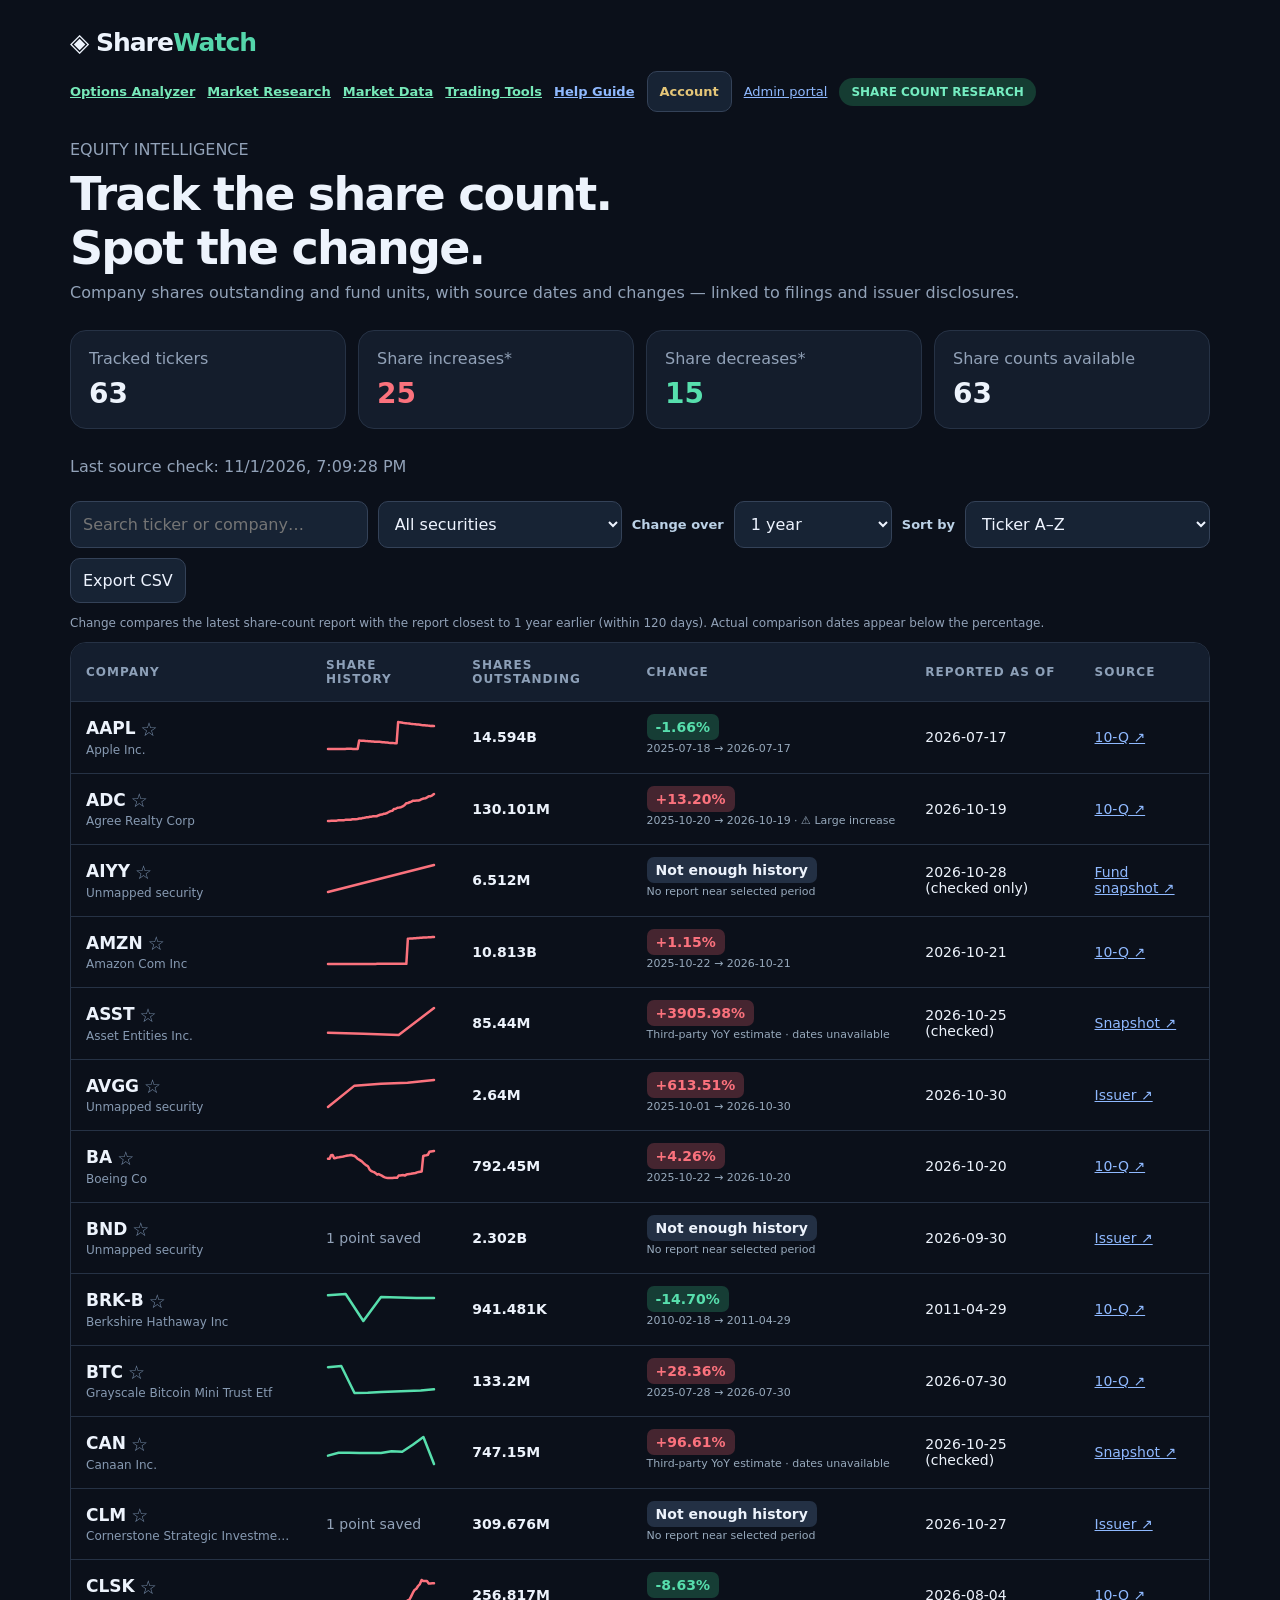
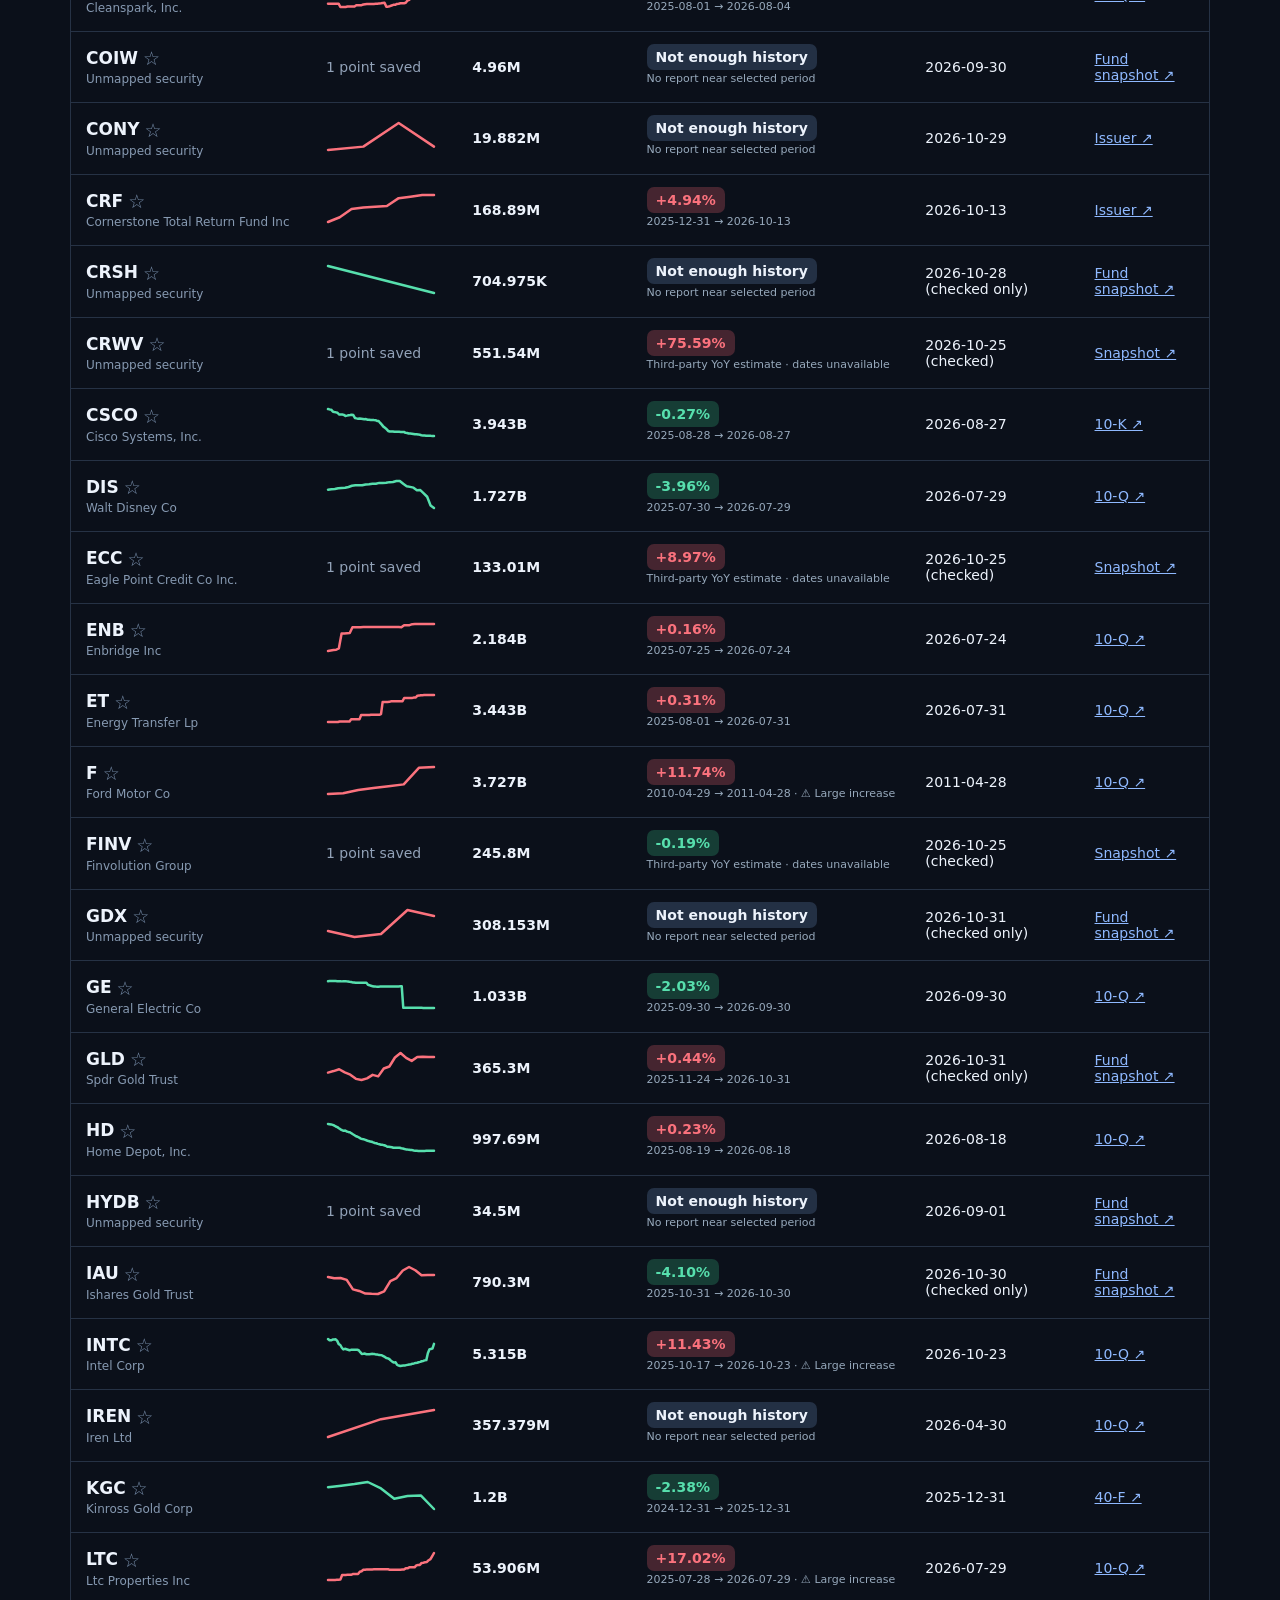
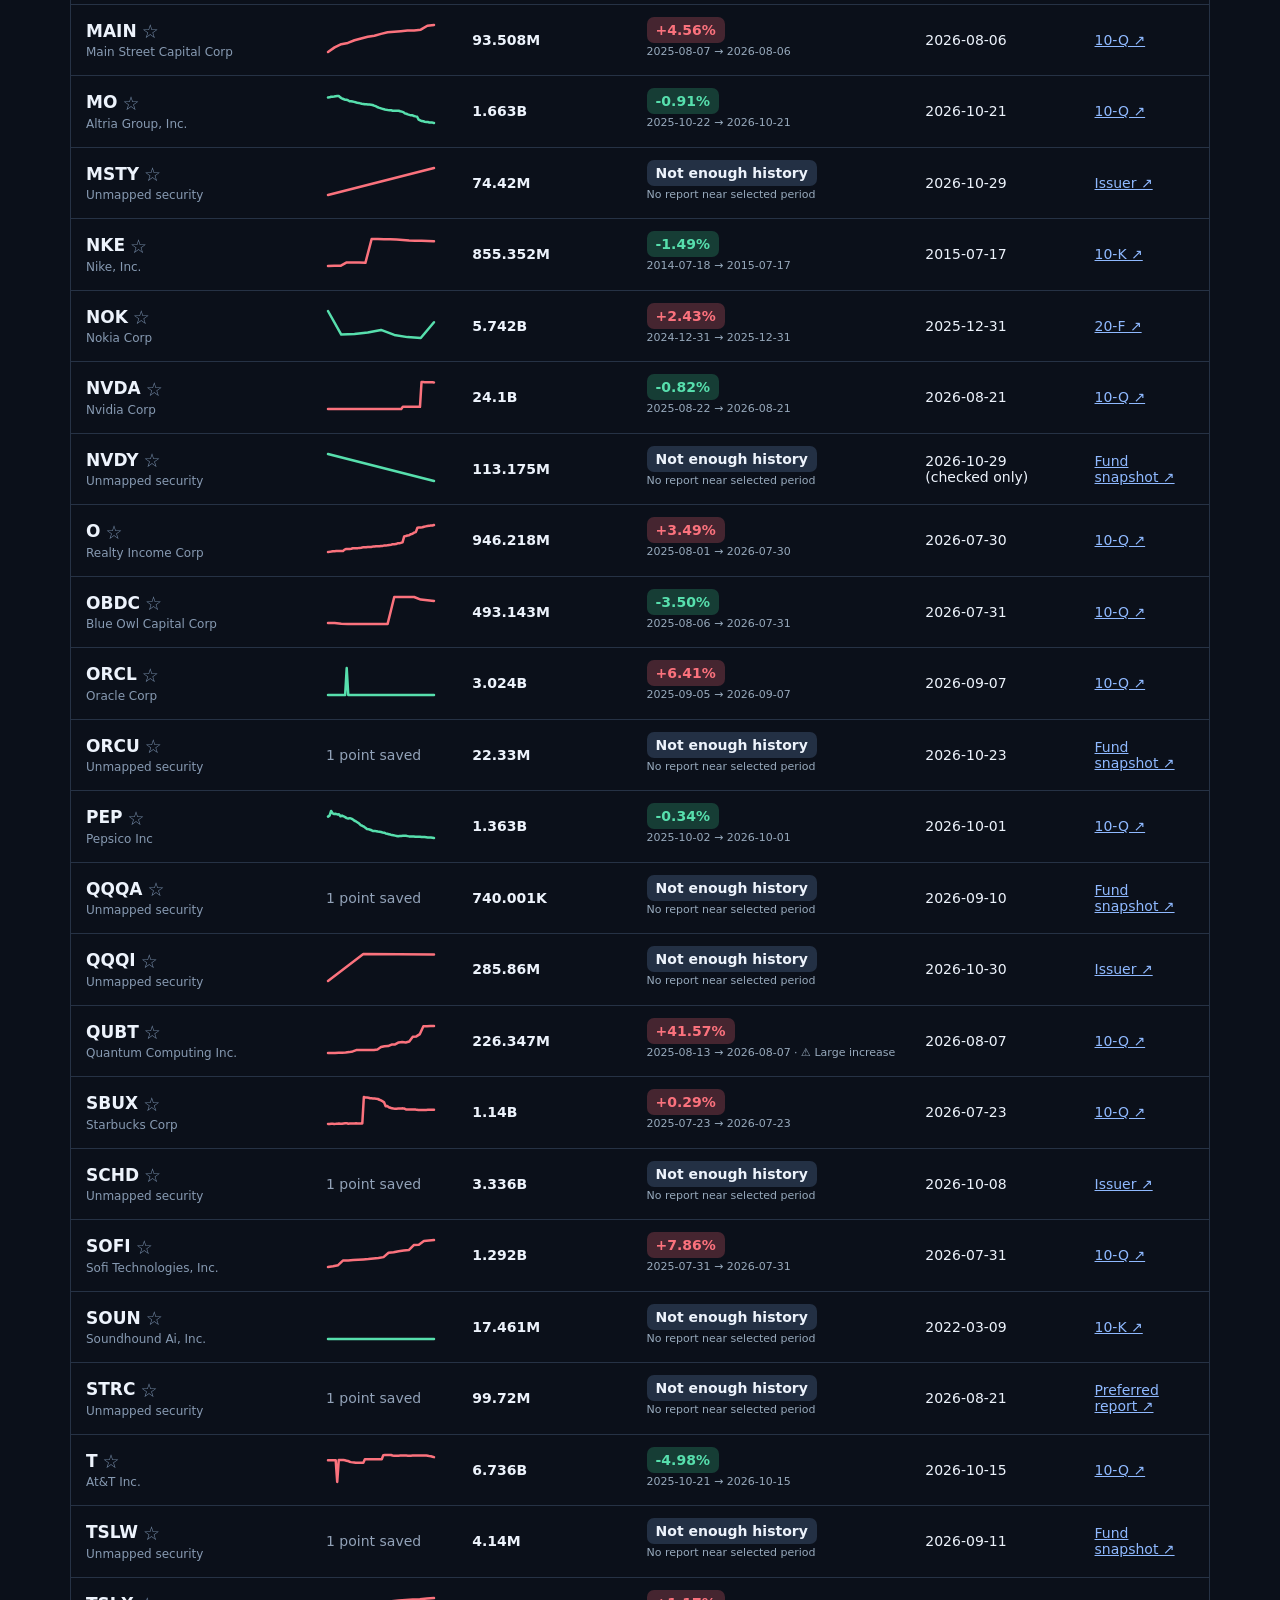
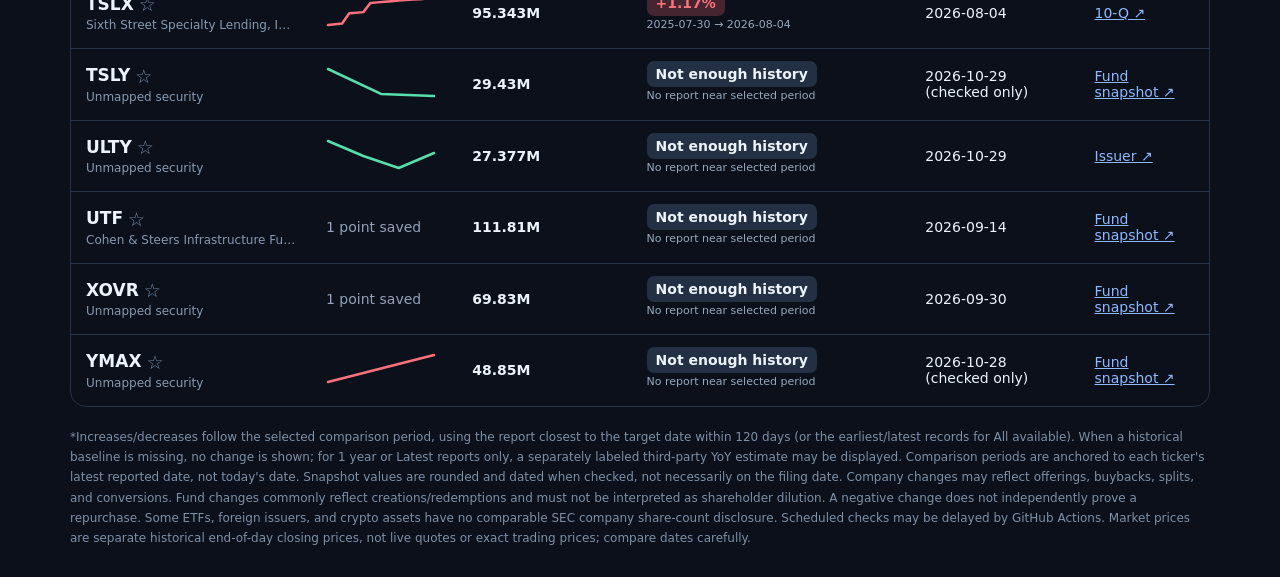
==== commit f9d8dcc0: "Link Advanced Market Data Lab from ShareWatch navigation" ====
--- a/index.html
+++ b/index.html
@@ -1,6 +1,6 @@
 <!doctype html><html lang="en"><head><meta charset="utf-8"><meta name="viewport" content="width=device-width,initial-scale=1"><title>ShareWatch · SEC Share Tracker</title><style>
 :root{font-family:Inter,system-ui,-apple-system,sans-serif;color:#edf3fc;background:#0b101a}*{box-sizing:border-box}body{margin:0}main{max-width:1180px;margin:auto;padding:28px 20px}header{display:flex;align-items:center;justify-content:space-between;flex-wrap:wrap;gap:14px;margin-bottom:28px}.brand{font-size:25px;font-weight:800;letter-spacing:-1px}.brand span{color:#55d6ab}.muted{color:#92a2b8}h1{font-size:clamp(29px,5vw,46px);letter-spacing:-1.8px;margin:8px 0}.tag{background:#153c32;color:#75edc1;padding:7px 12px;border-radius:100px;font-size:12px;font-weight:700}.cards{display:grid;grid-template-columns:repeat(4,1fr);gap:12px;margin:28px 0}.card{background:#141d2c;border:1px solid #263245;border-radius:16px;padding:18px}.card .value{font-size:28px;font-weight:800;margin-top:9px}.controls{display:flex;gap:10px;flex-wrap:wrap;margin:25px 0 15px}input,select,button{background:#172334;color:#eef4ff;border:1px solid #344258;border-radius:10px;padding:12px;font:inherit}input{flex:1;min-width:180px}button{cursor:pointer}button:hover{background:#243650}.tablewrap{overflow-x:auto;border:1px solid #263245;border-radius:16px}table{border-collapse:collapse;width:100%;min-width:780px}th{text-align:left;font-size:12px;text-transform:uppercase;letter-spacing:1px;color:#8da0b8;background:#141e2e;padding:15px}td{padding:16px 15px;border-top:1px solid #263245;font-size:14px}tr:hover td{background:#151f2d}.ticker{font-size:17px;font-weight:800}.name{color:#879ab2;font-size:12px;margin-top:3px;max-width:210px;overflow:hidden;text-overflow:ellipsis;white-space:nowrap}.up{color:#fb727d}.down{color:#57dfad}.pill{padding:5px 9px;border-radius:7px;background:#233044;font-weight:700;white-space:nowrap}.pill.up{background:#452530}.pill.down{background:#163d35}a{color:#8fb9ff}footer{margin-top:20px;color:#7f90a7;font-size:12px;line-height:1.7}.empty{padding:30px;text-align:center}.spark{width:110px;height:35px}.spark polyline{fill:none;stroke:#7d93b6;stroke-width:2.5;stroke-linejoin:round;stroke-linecap:round}@media(max-width:720px){.cards{grid-template-columns:repeat(2,1fr)}main{padding:18px 12px}.card{padding:14px}.card .value{font-size:22px}}
-.details-backdrop{position:fixed;inset:0;background:#000c;z-index:15;display:none;align-items:center;justify-content:center;padding:12px}.details-backdrop.open{display:flex}.details{width:min(1400px,100%);max-height:92vh;overflow:auto;background:#121e2d;border:1px solid #3e5068;border-radius:17px;padding:20px}.details-top{display:flex;justify-content:space-between;gap:15px;align-items:start}.details h2{margin:0 0 7px}.details h3{margin-top:22px}.chart-panel{margin-top:17px;padding:14px;background:#0d1725;border:1px solid #2c3d52;border-radius:12px}.chart-panel svg{width:100%;height:auto;display:block}.chartdot{cursor:pointer}.detail-scroll{overflow:auto;max-height:280px;margin-top:12px}.detail-scroll table{min-width:620px}.detail-scroll td{padding:11px}.row-click{cursor:pointer}.row-click:focus-visible{outline:2px solid #55d6ab}#pointInfo{margin-top:8px;color:#d6e5fa;font-size:13px;min-height:23px}#detailNote{margin-top:12px;font-size:12px}.detail-cta{font-size:12px;color:#7ed8f7;margin-top:5px}@media(max-width:720px){.details{padding:12px}.details-backdrop{padding:5px}} .time-controls{display:flex;align-items:center;gap:12px;flex-wrap:wrap;padding:13px 0 0}.time-controls label{color:#bbcce0;font-size:13px;font-weight:700}.time-controls select{min-width:150px;width:auto;padding:9px 12px}.time-controls #sharedDates{font-size:12px}.compare-charts{display:grid;grid-template-columns:minmax(0,1fr) minmax(0,1fr);gap:14px;align-items:stretch}.compare-charts .chart-panel{min-width:0;display:flex;flex-direction:column;justify-content:flex-start}.compare-charts svg{max-height:330px}.compare-tables{display:grid;grid-template-columns:minmax(0,1fr) minmax(0,1fr);gap:16px}.compare-tables>section{min-width:0}.compare-tables h3{margin:22px 0 10px}@media(max-width:850px){.compare-charts,.compare-tables{grid-template-columns:minmax(0,1fr)}.details{width:min(740px,100%)}}.earnings-legend{display:flex;flex-wrap:wrap;gap:12px;font-size:11px;color:#b9c7d9;margin:12px 0 6px}.earnings-legend span{display:flex;align-items:center;gap:5px}.earnings-key{width:10px;height:10px;border-radius:50%;display:inline-block;background:#e2b354}.earnings-key.good{background:#42df92}.earnings-key.bad{background:#ff626f}.earnings-info{font-size:12px;line-height:1.65;padding:10px;border:1px solid #304054;border-radius:9px;background:#18283a;min-height:40px}.earnings-info a{display:block;margin-top:5px}  .fav-toggle{font-size:19px;line-height:1;cursor:pointer;background:transparent;border:0;padding:1px 5px;color:#768ca9;vertical-align:middle}.fav-toggle:hover,.fav-toggle.saved{background:transparent;color:#f6c86d}.fav-toggle:focus-visible{outline:2px solid #55d6ab}.control-label{align-self:center;font-size:13px;font-weight:750;color:#bbd1e6;white-space:nowrap}.range-note{font-size:12px;line-height:1.5;margin:-4px 0 14px}.change-detail{display:block;margin-top:7px;color:#97a9bc;font-size:11px;white-space:nowrap} </style></head><body><main><header><div class="brand">◈ Share<span>Watch</span></div><div style="display:flex;align-items:center;gap:12px;flex-wrap:wrap"><a href="./options.html" style="font-size:13px;font-weight:750;color:#77e9b9">Options Analyzer</a><a href="./research.html" style="font-size:13px;font-weight:750;color:#77e9b9">Market Research</a><a href="./tools.html" style="font-size:13px;font-weight:750;color:#77e9b9">Trading Tools</a><a href="./help.html" style="font-size:13px;font-weight:750">Help Guide</a><button type="button" data-account-toggle style="font-size:13px;font-weight:750;color:#e5c678">Account</button><a href="./admin.html" style="font-size:13px">Admin portal</a><div class="tag">SHARE COUNT RESEARCH</div></div></header><div class="muted">EQUITY INTELLIGENCE</div><h1>Track the share count.<br>Spot the change.</h1><div class="muted">Company shares outstanding and fund units, with source dates and changes — linked to filings and issuer disclosures.</div><section class="cards"><div class="card"><div class="muted">Tracked tickers</div><div class="value" id="total">—</div></div><div class="card"><div class="muted">Share increases*</div><div class="value up" id="up">—</div></div><div class="card"><div class="muted">Share decreases*</div><div class="value down" id="down">—</div></div><div class="card"><div class="muted">Share counts available</div><div class="value" id="covered">—</div></div></section><div class="muted" id="updated">Loading data…</div><div class="controls"><input id="search" placeholder="Search ticker or company…" aria-label="Search ticker"><select id="filter" aria-label="Filter"><option value="all">All securities</option><option value="up">Shares increased</option><option value="down">Shares decreased</option><option value="missing">No comparison available</option><option value="favorites">★ My favorites</option><option value="dilution">Share-count ↑ 10%+</option></select><label class="control-label" for="changeRange">Change over</label><select id="changeRange" aria-label="Share-count comparison time frame"><option value="1y" selected>1 year</option><option value="2y">2 years</option><option value="3y">3 years</option><option value="5y">5 years</option><option value="all">All available</option><option value="latest">Latest reports</option></select><label class="control-label" for="shareSort">Sort by</label><select id="shareSort" aria-label="Sort stocks by share-count change"><option value="ticker">Ticker A–Z</option><option value="increase">Largest increase</option><option value="decrease">Largest decrease</option><option value="absolute">Biggest absolute change</option></select><button id="csv">Export CSV</button></div><div class="range-note muted" id="rangeNote" aria-live="polite">Comparing approximately one year of available reports.</div><div id="favoriteNotice" class="range-note muted" role="status" aria-live="polite"></div><div class="tablewrap"><table><thead><tr><th>Company</th><th>Share history</th><th>Shares outstanding</th><th>Change</th><th>Reported as of</th><th>Source</th></tr></thead><tbody id="rows"><tr><td colspan="6" class="empty">Loading…</td></tr></tbody></table></div><footer>*Increases/decreases follow the selected comparison period, using the report closest to the target date within 120 days (or the earliest/latest records for All available). When a historical baseline is missing, no change is shown; for 1 year or Latest reports only, a separately labeled third-party YoY estimate may be displayed. Comparison periods are anchored to each ticker's latest reported date, not today's date. Snapshot values are rounded and dated when checked, not necessarily on the filing date. Company changes may reflect offerings, buybacks, splits, and conversions. Fund changes commonly reflect creations/redemptions and must not be interpreted as shareholder dilution. A negative change does not independently prove a repurchase. Some ETFs, foreign issuers, and crypto assets have no comparable SEC company share-count disclosure. Scheduled checks may be delayed by GitHub Actions. Market prices are separate historical end-of-day closing prices, not live quotes or exact trading prices; compare dates carefully.</footer></main><div class="details-backdrop" id="detailBackdrop"><section class="details" role="dialog" aria-modal="true" aria-label="Share count history"><div class="details-top"><div><h2 id="detailTitle">Share History</h2><div class="muted" id="detailSubtitle"></div><div class="detail-cta" id="detailStatus"></div></div><button id="detailClose" aria-label="Close details">×</button></div><div class="time-controls"><label for="chartRange">Showing both charts over</label><select id="chartRange" aria-label="Shared date range for share count and stock price"><option value="1y" selected>1 year</option><option value="5y">5 years</option><option value="10y">10 years</option><option value="all">All available</option></select><span id="sharedDates" class="muted"></span></div><div class="compare-charts"><div class="chart-panel"><strong>Shares outstanding</strong><div id="detailChart"></div><div id="pointInfo"></div><div class="muted" id="detailNote"></div></div><div class="chart-panel"><strong>Price per share · daily close</strong><div id="priceLast" style="color:#58dab2;font-weight:700;margin-top:6px"></div><div id="priceChart"></div><div id="priceNote" class="muted" style="font-size:12px;margin-top:10px"></div><div class="earnings-legend"><span><i class="earnings-key good"></i>EPS higher YoY</span><span><i class="earnings-key bad"></i>EPS lower YoY</span><span><i class="earnings-key unknown"></i>Other / unknown</span></div><div id="earningsInfo" class="muted earnings-info" aria-live="polite">Quarterly EPS markers load from SEC filings where available.</div></div></div><div class="compare-tables"><section><h3>Saved share-count changes</h3><div id="detailHistory" class="detail-scroll"></div></section><section><h3>Closing prices</h3><div id="priceCount" class="muted" style="font-size:12px"></div><div id="priceTable" class="detail-scroll"></div></section></div></section></div><script src="./user-favorites.js?v=20261031-research-journal1"></script><script src="./inline-account.js?v=20261031-inline-user1"></script><script>
+.details-backdrop{position:fixed;inset:0;background:#000c;z-index:15;display:none;align-items:center;justify-content:center;padding:12px}.details-backdrop.open{display:flex}.details{width:min(1400px,100%);max-height:92vh;overflow:auto;background:#121e2d;border:1px solid #3e5068;border-radius:17px;padding:20px}.details-top{display:flex;justify-content:space-between;gap:15px;align-items:start}.details h2{margin:0 0 7px}.details h3{margin-top:22px}.chart-panel{margin-top:17px;padding:14px;background:#0d1725;border:1px solid #2c3d52;border-radius:12px}.chart-panel svg{width:100%;height:auto;display:block}.chartdot{cursor:pointer}.detail-scroll{overflow:auto;max-height:280px;margin-top:12px}.detail-scroll table{min-width:620px}.detail-scroll td{padding:11px}.row-click{cursor:pointer}.row-click:focus-visible{outline:2px solid #55d6ab}#pointInfo{margin-top:8px;color:#d6e5fa;font-size:13px;min-height:23px}#detailNote{margin-top:12px;font-size:12px}.detail-cta{font-size:12px;color:#7ed8f7;margin-top:5px}@media(max-width:720px){.details{padding:12px}.details-backdrop{padding:5px}} .time-controls{display:flex;align-items:center;gap:12px;flex-wrap:wrap;padding:13px 0 0}.time-controls label{color:#bbcce0;font-size:13px;font-weight:700}.time-controls select{min-width:150px;width:auto;padding:9px 12px}.time-controls #sharedDates{font-size:12px}.compare-charts{display:grid;grid-template-columns:minmax(0,1fr) minmax(0,1fr);gap:14px;align-items:stretch}.compare-charts .chart-panel{min-width:0;display:flex;flex-direction:column;justify-content:flex-start}.compare-charts svg{max-height:330px}.compare-tables{display:grid;grid-template-columns:minmax(0,1fr) minmax(0,1fr);gap:16px}.compare-tables>section{min-width:0}.compare-tables h3{margin:22px 0 10px}@media(max-width:850px){.compare-charts,.compare-tables{grid-template-columns:minmax(0,1fr)}.details{width:min(740px,100%)}}.earnings-legend{display:flex;flex-wrap:wrap;gap:12px;font-size:11px;color:#b9c7d9;margin:12px 0 6px}.earnings-legend span{display:flex;align-items:center;gap:5px}.earnings-key{width:10px;height:10px;border-radius:50%;display:inline-block;background:#e2b354}.earnings-key.good{background:#42df92}.earnings-key.bad{background:#ff626f}.earnings-info{font-size:12px;line-height:1.65;padding:10px;border:1px solid #304054;border-radius:9px;background:#18283a;min-height:40px}.earnings-info a{display:block;margin-top:5px}  .fav-toggle{font-size:19px;line-height:1;cursor:pointer;background:transparent;border:0;padding:1px 5px;color:#768ca9;vertical-align:middle}.fav-toggle:hover,.fav-toggle.saved{background:transparent;color:#f6c86d}.fav-toggle:focus-visible{outline:2px solid #55d6ab}.control-label{align-self:center;font-size:13px;font-weight:750;color:#bbd1e6;white-space:nowrap}.range-note{font-size:12px;line-height:1.5;margin:-4px 0 14px}.change-detail{display:block;margin-top:7px;color:#97a9bc;font-size:11px;white-space:nowrap} </style></head><body><main><header><div class="brand">◈ Share<span>Watch</span></div><div style="display:flex;align-items:center;gap:12px;flex-wrap:wrap"><a href="./options.html" style="font-size:13px;font-weight:750;color:#77e9b9">Options Analyzer</a><a href="./research.html" style="font-size:13px;font-weight:750;color:#77e9b9">Market Research</a><a href="./market-data.html" style="font-size:13px;font-weight:750;color:#77e9b9">Market Data</a><a href="./tools.html" style="font-size:13px;font-weight:750;color:#77e9b9">Trading Tools</a><a href="./help.html" style="font-size:13px;font-weight:750">Help Guide</a><button type="button" data-account-toggle style="font-size:13px;font-weight:750;color:#e5c678">Account</button><a href="./admin.html" style="font-size:13px">Admin portal</a><div class="tag">SHARE COUNT RESEARCH</div></div></header><div class="muted">EQUITY INTELLIGENCE</div><h1>Track the share count.<br>Spot the change.</h1><div class="muted">Company shares outstanding and fund units, with source dates and changes — linked to filings and issuer disclosures.</div><section class="cards"><div class="card"><div class="muted">Tracked tickers</div><div class="value" id="total">—</div></div><div class="card"><div class="muted">Share increases*</div><div class="value up" id="up">—</div></div><div class="card"><div class="muted">Share decreases*</div><div class="value down" id="down">—</div></div><div class="card"><div class="muted">Share counts available</div><div class="value" id="covered">—</div></div></section><div class="muted" id="updated">Loading data…</div><div class="controls"><input id="search" placeholder="Search ticker or company…" aria-label="Search ticker"><select id="filter" aria-label="Filter"><option value="all">All securities</option><option value="up">Shares increased</option><option value="down">Shares decreased</option><option value="missing">No comparison available</option><option value="favorites">★ My favorites</option><option value="dilution">Share-count ↑ 10%+</option></select><label class="control-label" for="changeRange">Change over</label><select id="changeRange" aria-label="Share-count comparison time frame"><option value="1y" selected>1 year</option><option value="2y">2 years</option><option value="3y">3 years</option><option value="5y">5 years</option><option value="all">All available</option><option value="latest">Latest reports</option></select><label class="control-label" for="shareSort">Sort by</label><select id="shareSort" aria-label="Sort stocks by share-count change"><option value="ticker">Ticker A–Z</option><option value="increase">Largest increase</option><option value="decrease">Largest decrease</option><option value="absolute">Biggest absolute change</option></select><button id="csv">Export CSV</button></div><div class="range-note muted" id="rangeNote" aria-live="polite">Comparing approximately one year of available reports.</div><div id="favoriteNotice" class="range-note muted" role="status" aria-live="polite"></div><div class="tablewrap"><table><thead><tr><th>Company</th><th>Share history</th><th>Shares outstanding</th><th>Change</th><th>Reported as of</th><th>Source</th></tr></thead><tbody id="rows"><tr><td colspan="6" class="empty">Loading…</td></tr></tbody></table></div><footer>*Increases/decreases follow the selected comparison period, using the report closest to the target date within 120 days (or the earliest/latest records for All available). When a historical baseline is missing, no change is shown; for 1 year or Latest reports only, a separately labeled third-party YoY estimate may be displayed. Comparison periods are anchored to each ticker's latest reported date, not today's date. Snapshot values are rounded and dated when checked, not necessarily on the filing date. Company changes may reflect offerings, buybacks, splits, and conversions. Fund changes commonly reflect creations/redemptions and must not be interpreted as shareholder dilution. A negative change does not independently prove a repurchase. Some ETFs, foreign issuers, and crypto assets have no comparable SEC company share-count disclosure. Scheduled checks may be delayed by GitHub Actions. Market prices are separate historical end-of-day closing prices, not live quotes or exact trading prices; compare dates carefully.</footer></main><div class="details-backdrop" id="detailBackdrop"><section class="details" role="dialog" aria-modal="true" aria-label="Share count history"><div class="details-top"><div><h2 id="detailTitle">Share History</h2><div class="muted" id="detailSubtitle"></div><div class="detail-cta" id="detailStatus"></div></div><button id="detailClose" aria-label="Close details">×</button></div><div class="time-controls"><label for="chartRange">Showing both charts over</label><select id="chartRange" aria-label="Shared date range for share count and stock price"><option value="1y" selected>1 year</option><option value="5y">5 years</option><option value="10y">10 years</option><option value="all">All available</option></select><span id="sharedDates" class="muted"></span></div><div class="compare-charts"><div class="chart-panel"><strong>Shares outstanding</strong><div id="detailChart"></div><div id="pointInfo"></div><div class="muted" id="detailNote"></div></div><div class="chart-panel"><strong>Price per share · daily close</strong><div id="priceLast" style="color:#58dab2;font-weight:700;margin-top:6px"></div><div id="priceChart"></div><div id="priceNote" class="muted" style="font-size:12px;margin-top:10px"></div><div class="earnings-legend"><span><i class="earnings-key good"></i>EPS higher YoY</span><span><i class="earnings-key bad"></i>EPS lower YoY</span><span><i class="earnings-key unknown"></i>Other / unknown</span></div><div id="earningsInfo" class="muted earnings-info" aria-live="polite">Quarterly EPS markers load from SEC filings where available.</div></div></div><div class="compare-tables"><section><h3>Saved share-count changes</h3><div id="detailHistory" class="detail-scroll"></div></section><section><h3>Closing prices</h3><div id="priceCount" class="muted" style="font-size:12px"></div><div id="priceTable" class="detail-scroll"></div></section></div></section></div><script src="./user-favorites.js?v=20261031-research-journal1"></script><script src="./inline-account.js?v=20261031-inline-user1"></script><script>
 let data=[];const $=id=>document.getElementById(id);const fmt=n=>n==null?'—':new Intl.NumberFormat('en-US',{notation:'compact',maximumFractionDigits:3}).format(n);const esc=s=>String(s??'').replace(/[&<>"']/g,c=>({'&':'&amp;','<':'&lt;','>':'&gt;','"':'&quot;',"'":'&#39;'}[c]));
 function metrics(d){
  const range=$('changeRange')?.value||'1y';
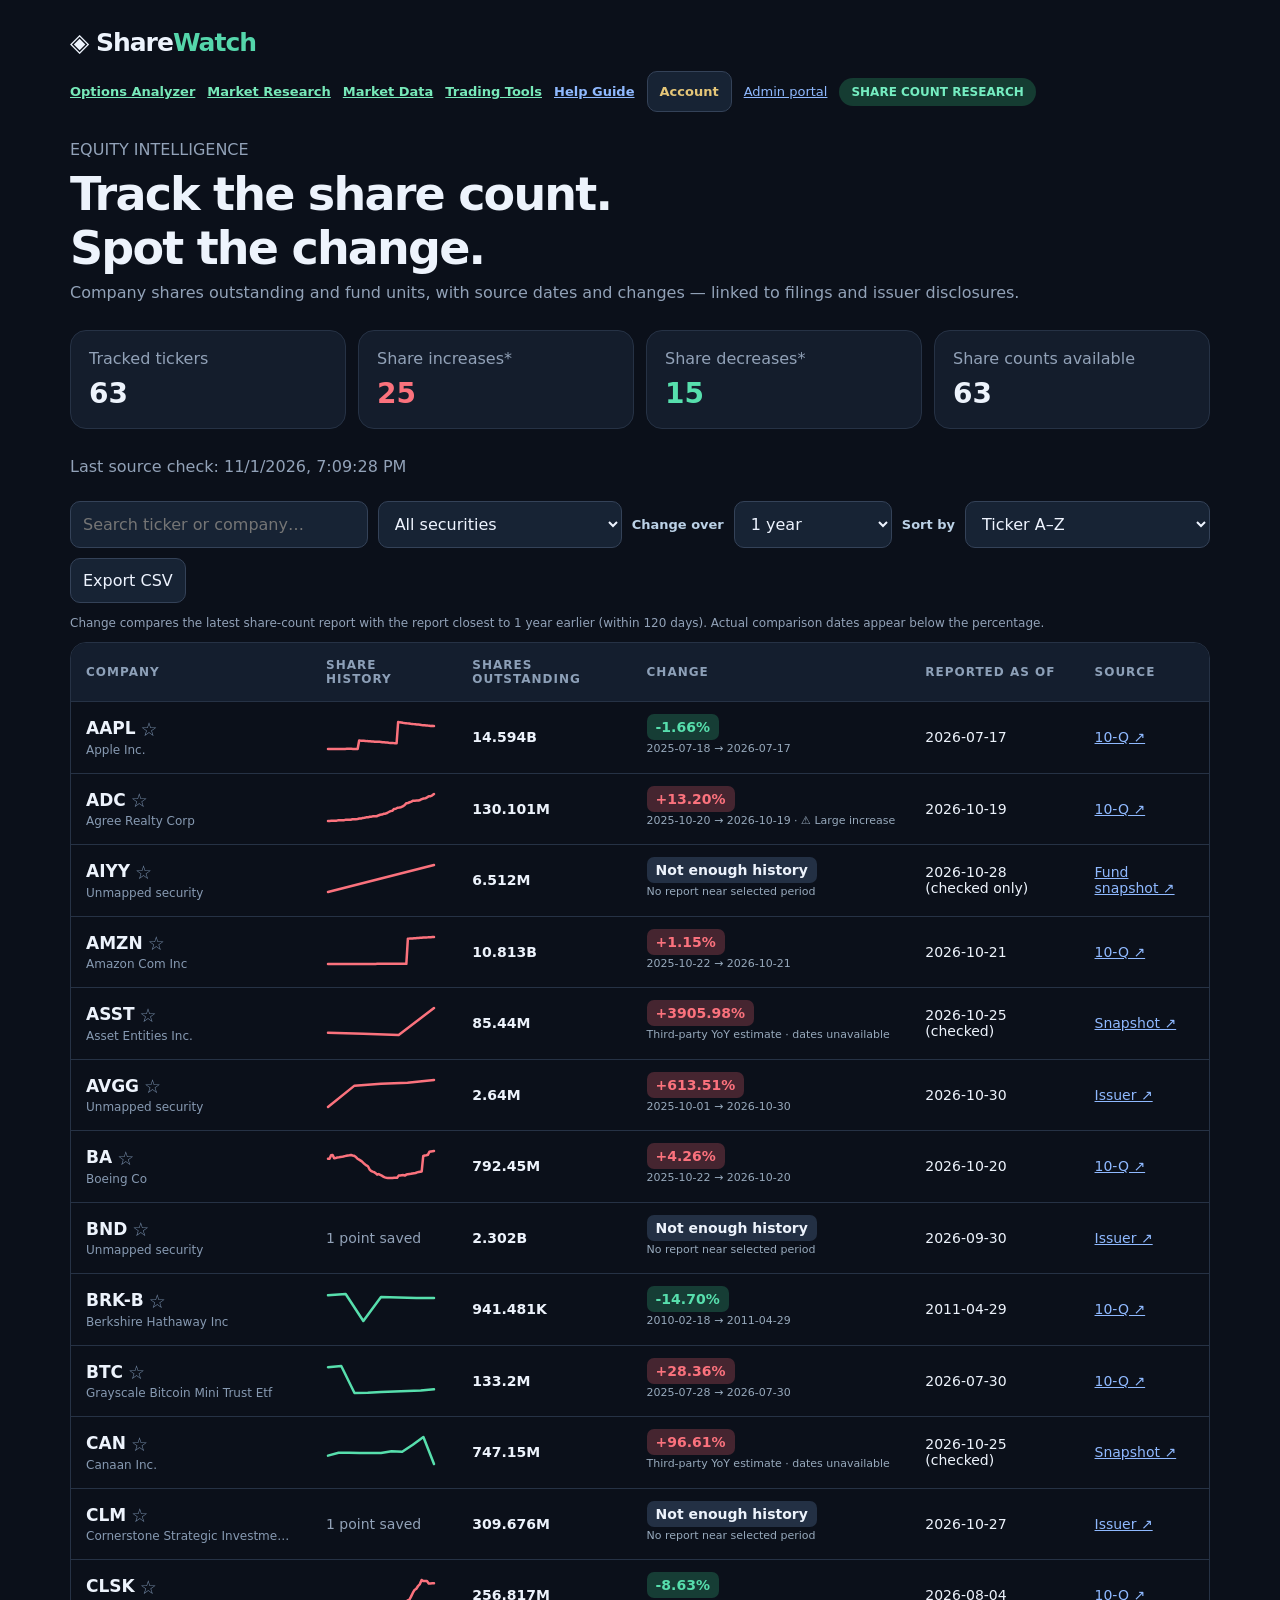
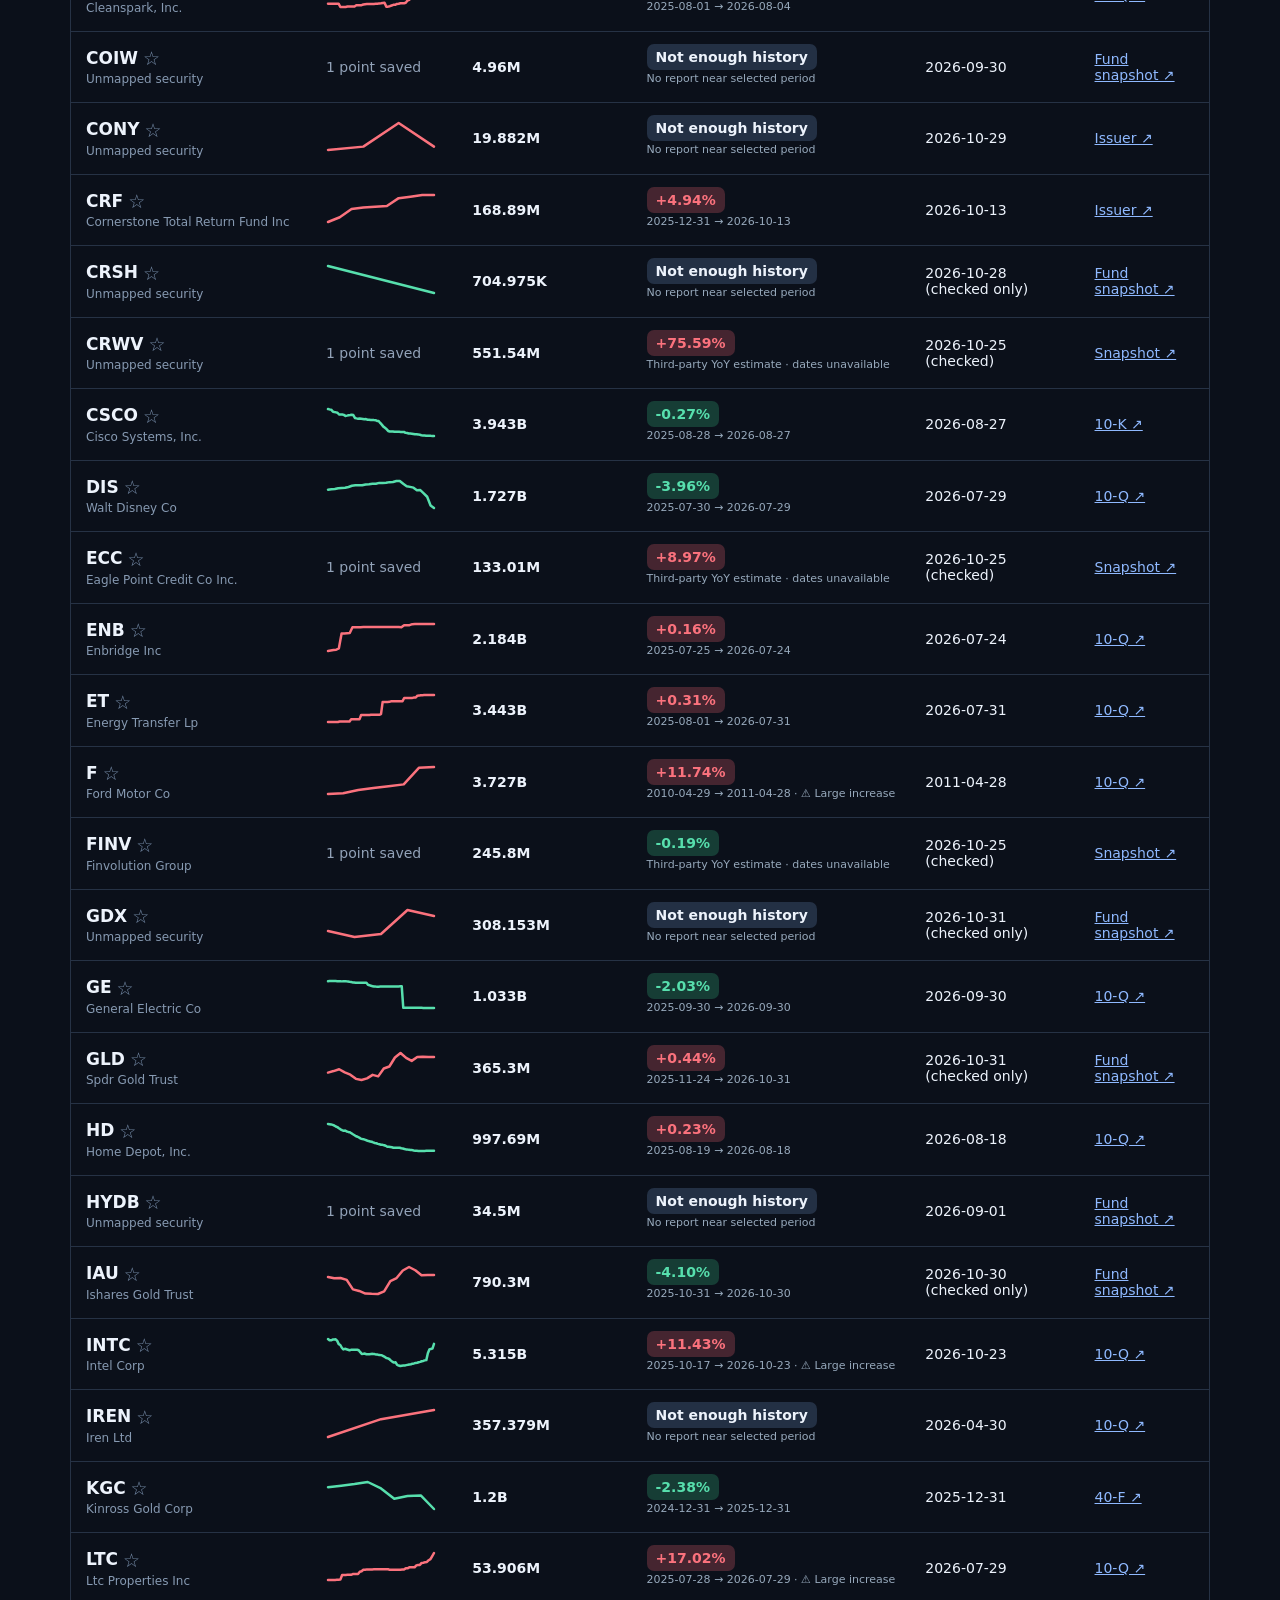
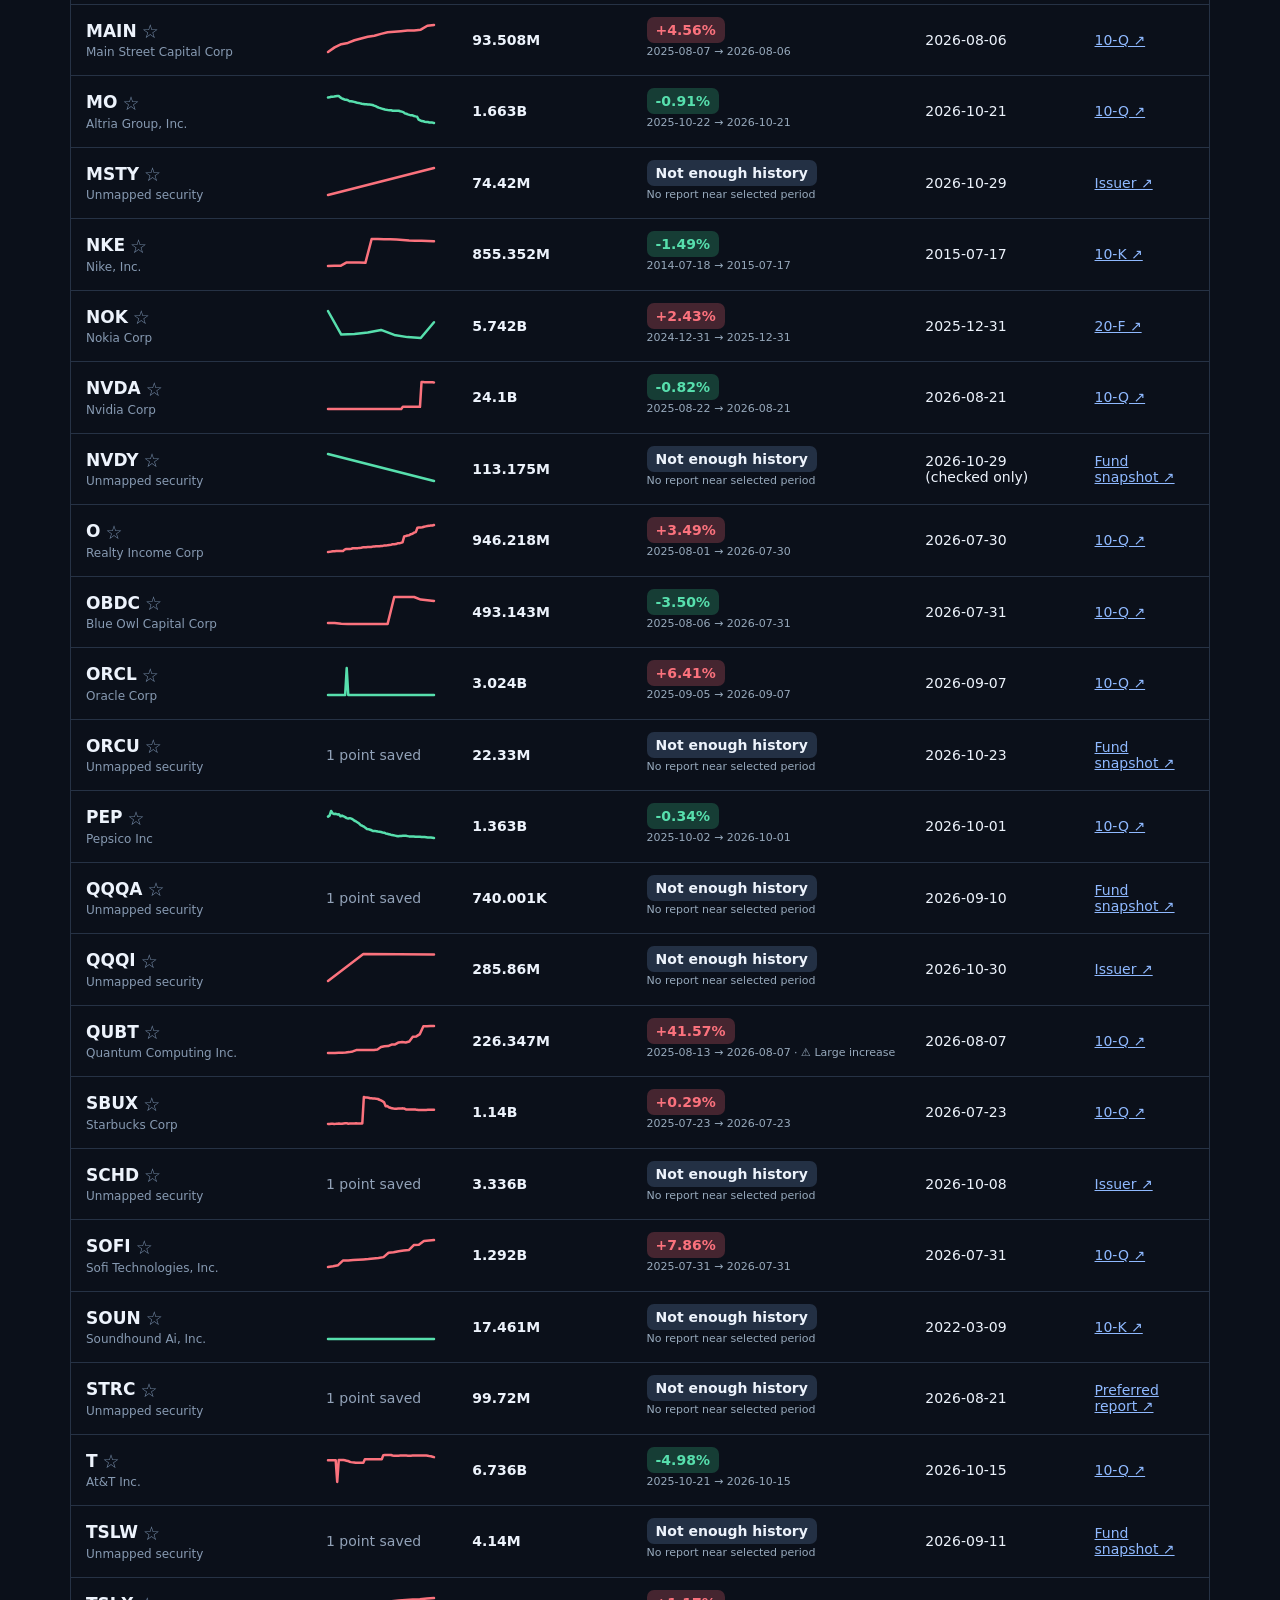
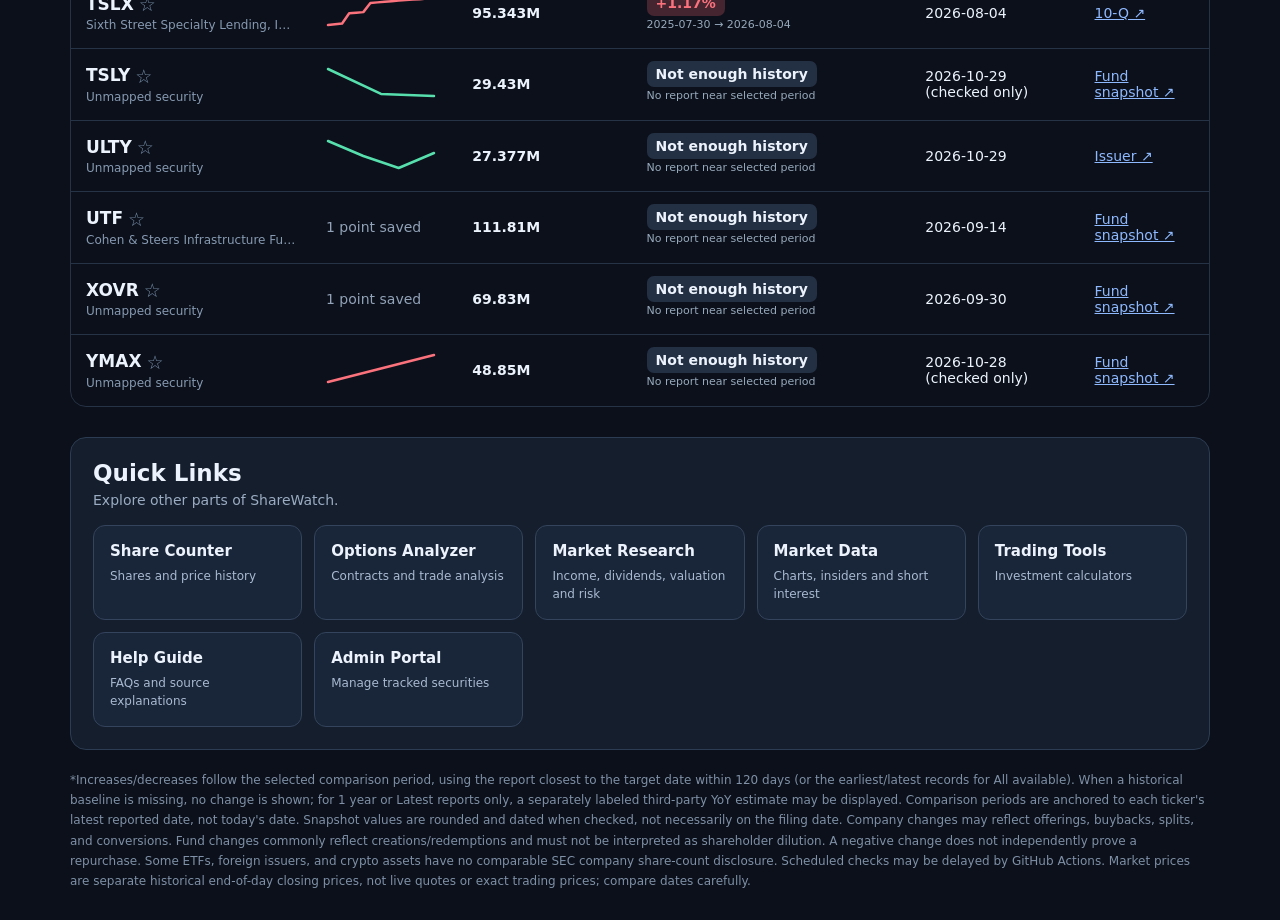
==== commit 3b46a705: "Add site-wide Quick Links navigation to index.html" ====
--- a/index.html
+++ b/index.html
@@ -1,6 +1,18 @@
 <!doctype html><html lang="en"><head><meta charset="utf-8"><meta name="viewport" content="width=device-width,initial-scale=1"><title>ShareWatch · SEC Share Tracker</title><style>
 :root{font-family:Inter,system-ui,-apple-system,sans-serif;color:#edf3fc;background:#0b101a}*{box-sizing:border-box}body{margin:0}main{max-width:1180px;margin:auto;padding:28px 20px}header{display:flex;align-items:center;justify-content:space-between;flex-wrap:wrap;gap:14px;margin-bottom:28px}.brand{font-size:25px;font-weight:800;letter-spacing:-1px}.brand span{color:#55d6ab}.muted{color:#92a2b8}h1{font-size:clamp(29px,5vw,46px);letter-spacing:-1.8px;margin:8px 0}.tag{background:#153c32;color:#75edc1;padding:7px 12px;border-radius:100px;font-size:12px;font-weight:700}.cards{display:grid;grid-template-columns:repeat(4,1fr);gap:12px;margin:28px 0}.card{background:#141d2c;border:1px solid #263245;border-radius:16px;padding:18px}.card .value{font-size:28px;font-weight:800;margin-top:9px}.controls{display:flex;gap:10px;flex-wrap:wrap;margin:25px 0 15px}input,select,button{background:#172334;color:#eef4ff;border:1px solid #344258;border-radius:10px;padding:12px;font:inherit}input{flex:1;min-width:180px}button{cursor:pointer}button:hover{background:#243650}.tablewrap{overflow-x:auto;border:1px solid #263245;border-radius:16px}table{border-collapse:collapse;width:100%;min-width:780px}th{text-align:left;font-size:12px;text-transform:uppercase;letter-spacing:1px;color:#8da0b8;background:#141e2e;padding:15px}td{padding:16px 15px;border-top:1px solid #263245;font-size:14px}tr:hover td{background:#151f2d}.ticker{font-size:17px;font-weight:800}.name{color:#879ab2;font-size:12px;margin-top:3px;max-width:210px;overflow:hidden;text-overflow:ellipsis;white-space:nowrap}.up{color:#fb727d}.down{color:#57dfad}.pill{padding:5px 9px;border-radius:7px;background:#233044;font-weight:700;white-space:nowrap}.pill.up{background:#452530}.pill.down{background:#163d35}a{color:#8fb9ff}footer{margin-top:20px;color:#7f90a7;font-size:12px;line-height:1.7}.empty{padding:30px;text-align:center}.spark{width:110px;height:35px}.spark polyline{fill:none;stroke:#7d93b6;stroke-width:2.5;stroke-linejoin:round;stroke-linecap:round}@media(max-width:720px){.cards{grid-template-columns:repeat(2,1fr)}main{padding:18px 12px}.card{padding:14px}.card .value{font-size:22px}}
-.details-backdrop{position:fixed;inset:0;background:#000c;z-index:15;display:none;align-items:center;justify-content:center;padding:12px}.details-backdrop.open{display:flex}.details{width:min(1400px,100%);max-height:92vh;overflow:auto;background:#121e2d;border:1px solid #3e5068;border-radius:17px;padding:20px}.details-top{display:flex;justify-content:space-between;gap:15px;align-items:start}.details h2{margin:0 0 7px}.details h3{margin-top:22px}.chart-panel{margin-top:17px;padding:14px;background:#0d1725;border:1px solid #2c3d52;border-radius:12px}.chart-panel svg{width:100%;height:auto;display:block}.chartdot{cursor:pointer}.detail-scroll{overflow:auto;max-height:280px;margin-top:12px}.detail-scroll table{min-width:620px}.detail-scroll td{padding:11px}.row-click{cursor:pointer}.row-click:focus-visible{outline:2px solid #55d6ab}#pointInfo{margin-top:8px;color:#d6e5fa;font-size:13px;min-height:23px}#detailNote{margin-top:12px;font-size:12px}.detail-cta{font-size:12px;color:#7ed8f7;margin-top:5px}@media(max-width:720px){.details{padding:12px}.details-backdrop{padding:5px}} .time-controls{display:flex;align-items:center;gap:12px;flex-wrap:wrap;padding:13px 0 0}.time-controls label{color:#bbcce0;font-size:13px;font-weight:700}.time-controls select{min-width:150px;width:auto;padding:9px 12px}.time-controls #sharedDates{font-size:12px}.compare-charts{display:grid;grid-template-columns:minmax(0,1fr) minmax(0,1fr);gap:14px;align-items:stretch}.compare-charts .chart-panel{min-width:0;display:flex;flex-direction:column;justify-content:flex-start}.compare-charts svg{max-height:330px}.compare-tables{display:grid;grid-template-columns:minmax(0,1fr) minmax(0,1fr);gap:16px}.compare-tables>section{min-width:0}.compare-tables h3{margin:22px 0 10px}@media(max-width:850px){.compare-charts,.compare-tables{grid-template-columns:minmax(0,1fr)}.details{width:min(740px,100%)}}.earnings-legend{display:flex;flex-wrap:wrap;gap:12px;font-size:11px;color:#b9c7d9;margin:12px 0 6px}.earnings-legend span{display:flex;align-items:center;gap:5px}.earnings-key{width:10px;height:10px;border-radius:50%;display:inline-block;background:#e2b354}.earnings-key.good{background:#42df92}.earnings-key.bad{background:#ff626f}.earnings-info{font-size:12px;line-height:1.65;padding:10px;border:1px solid #304054;border-radius:9px;background:#18283a;min-height:40px}.earnings-info a{display:block;margin-top:5px}  .fav-toggle{font-size:19px;line-height:1;cursor:pointer;background:transparent;border:0;padding:1px 5px;color:#768ca9;vertical-align:middle}.fav-toggle:hover,.fav-toggle.saved{background:transparent;color:#f6c86d}.fav-toggle:focus-visible{outline:2px solid #55d6ab}.control-label{align-self:center;font-size:13px;font-weight:750;color:#bbd1e6;white-space:nowrap}.range-note{font-size:12px;line-height:1.5;margin:-4px 0 14px}.change-detail{display:block;margin-top:7px;color:#97a9bc;font-size:11px;white-space:nowrap} </style></head><body><main><header><div class="brand">◈ Share<span>Watch</span></div><div style="display:flex;align-items:center;gap:12px;flex-wrap:wrap"><a href="./options.html" style="font-size:13px;font-weight:750;color:#77e9b9">Options Analyzer</a><a href="./research.html" style="font-size:13px;font-weight:750;color:#77e9b9">Market Research</a><a href="./market-data.html" style="font-size:13px;font-weight:750;color:#77e9b9">Market Data</a><a href="./tools.html" style="font-size:13px;font-weight:750;color:#77e9b9">Trading Tools</a><a href="./help.html" style="font-size:13px;font-weight:750">Help Guide</a><button type="button" data-account-toggle style="font-size:13px;font-weight:750;color:#e5c678">Account</button><a href="./admin.html" style="font-size:13px">Admin portal</a><div class="tag">SHARE COUNT RESEARCH</div></div></header><div class="muted">EQUITY INTELLIGENCE</div><h1>Track the share count.<br>Spot the change.</h1><div class="muted">Company shares outstanding and fund units, with source dates and changes — linked to filings and issuer disclosures.</div><section class="cards"><div class="card"><div class="muted">Tracked tickers</div><div class="value" id="total">—</div></div><div class="card"><div class="muted">Share increases*</div><div class="value up" id="up">—</div></div><div class="card"><div class="muted">Share decreases*</div><div class="value down" id="down">—</div></div><div class="card"><div class="muted">Share counts available</div><div class="value" id="covered">—</div></div></section><div class="muted" id="updated">Loading data…</div><div class="controls"><input id="search" placeholder="Search ticker or company…" aria-label="Search ticker"><select id="filter" aria-label="Filter"><option value="all">All securities</option><option value="up">Shares increased</option><option value="down">Shares decreased</option><option value="missing">No comparison available</option><option value="favorites">★ My favorites</option><option value="dilution">Share-count ↑ 10%+</option></select><label class="control-label" for="changeRange">Change over</label><select id="changeRange" aria-label="Share-count comparison time frame"><option value="1y" selected>1 year</option><option value="2y">2 years</option><option value="3y">3 years</option><option value="5y">5 years</option><option value="all">All available</option><option value="latest">Latest reports</option></select><label class="control-label" for="shareSort">Sort by</label><select id="shareSort" aria-label="Sort stocks by share-count change"><option value="ticker">Ticker A–Z</option><option value="increase">Largest increase</option><option value="decrease">Largest decrease</option><option value="absolute">Biggest absolute change</option></select><button id="csv">Export CSV</button></div><div class="range-note muted" id="rangeNote" aria-live="polite">Comparing approximately one year of available reports.</div><div id="favoriteNotice" class="range-note muted" role="status" aria-live="polite"></div><div class="tablewrap"><table><thead><tr><th>Company</th><th>Share history</th><th>Shares outstanding</th><th>Change</th><th>Reported as of</th><th>Source</th></tr></thead><tbody id="rows"><tr><td colspan="6" class="empty">Loading…</td></tr></tbody></table></div><footer>*Increases/decreases follow the selected comparison period, using the report closest to the target date within 120 days (or the earliest/latest records for All available). When a historical baseline is missing, no change is shown; for 1 year or Latest reports only, a separately labeled third-party YoY estimate may be displayed. Comparison periods are anchored to each ticker's latest reported date, not today's date. Snapshot values are rounded and dated when checked, not necessarily on the filing date. Company changes may reflect offerings, buybacks, splits, and conversions. Fund changes commonly reflect creations/redemptions and must not be interpreted as shareholder dilution. A negative change does not independently prove a repurchase. Some ETFs, foreign issuers, and crypto assets have no comparable SEC company share-count disclosure. Scheduled checks may be delayed by GitHub Actions. Market prices are separate historical end-of-day closing prices, not live quotes or exact trading prices; compare dates carefully.</footer></main><div class="details-backdrop" id="detailBackdrop"><section class="details" role="dialog" aria-modal="true" aria-label="Share count history"><div class="details-top"><div><h2 id="detailTitle">Share History</h2><div class="muted" id="detailSubtitle"></div><div class="detail-cta" id="detailStatus"></div></div><button id="detailClose" aria-label="Close details">×</button></div><div class="time-controls"><label for="chartRange">Showing both charts over</label><select id="chartRange" aria-label="Shared date range for share count and stock price"><option value="1y" selected>1 year</option><option value="5y">5 years</option><option value="10y">10 years</option><option value="all">All available</option></select><span id="sharedDates" class="muted"></span></div><div class="compare-charts"><div class="chart-panel"><strong>Shares outstanding</strong><div id="detailChart"></div><div id="pointInfo"></div><div class="muted" id="detailNote"></div></div><div class="chart-panel"><strong>Price per share · daily close</strong><div id="priceLast" style="color:#58dab2;font-weight:700;margin-top:6px"></div><div id="priceChart"></div><div id="priceNote" class="muted" style="font-size:12px;margin-top:10px"></div><div class="earnings-legend"><span><i class="earnings-key good"></i>EPS higher YoY</span><span><i class="earnings-key bad"></i>EPS lower YoY</span><span><i class="earnings-key unknown"></i>Other / unknown</span></div><div id="earningsInfo" class="muted earnings-info" aria-live="polite">Quarterly EPS markers load from SEC filings where available.</div></div></div><div class="compare-tables"><section><h3>Saved share-count changes</h3><div id="detailHistory" class="detail-scroll"></div></section><section><h3>Closing prices</h3><div id="priceCount" class="muted" style="font-size:12px"></div><div id="priceTable" class="detail-scroll"></div></section></div></section></div><script src="./user-favorites.js?v=20261031-research-journal1"></script><script src="./inline-account.js?v=20261031-inline-user1"></script><script>
+.details-backdrop{position:fixed;inset:0;background:#000c;z-index:15;display:none;align-items:center;justify-content:center;padding:12px}.details-backdrop.open{display:flex}.details{width:min(1400px,100%);max-height:92vh;overflow:auto;background:#121e2d;border:1px solid #3e5068;border-radius:17px;padding:20px}.details-top{display:flex;justify-content:space-between;gap:15px;align-items:start}.details h2{margin:0 0 7px}.details h3{margin-top:22px}.chart-panel{margin-top:17px;padding:14px;background:#0d1725;border:1px solid #2c3d52;border-radius:12px}.chart-panel svg{width:100%;height:auto;display:block}.chartdot{cursor:pointer}.detail-scroll{overflow:auto;max-height:280px;margin-top:12px}.detail-scroll table{min-width:620px}.detail-scroll td{padding:11px}.row-click{cursor:pointer}.row-click:focus-visible{outline:2px solid #55d6ab}#pointInfo{margin-top:8px;color:#d6e5fa;font-size:13px;min-height:23px}#detailNote{margin-top:12px;font-size:12px}.detail-cta{font-size:12px;color:#7ed8f7;margin-top:5px}@media(max-width:720px){.details{padding:12px}.details-backdrop{padding:5px}} .time-controls{display:flex;align-items:center;gap:12px;flex-wrap:wrap;padding:13px 0 0}.time-controls label{color:#bbcce0;font-size:13px;font-weight:700}.time-controls select{min-width:150px;width:auto;padding:9px 12px}.time-controls #sharedDates{font-size:12px}.compare-charts{display:grid;grid-template-columns:minmax(0,1fr) minmax(0,1fr);gap:14px;align-items:stretch}.compare-charts .chart-panel{min-width:0;display:flex;flex-direction:column;justify-content:flex-start}.compare-charts svg{max-height:330px}.compare-tables{display:grid;grid-template-columns:minmax(0,1fr) minmax(0,1fr);gap:16px}.compare-tables>section{min-width:0}.compare-tables h3{margin:22px 0 10px}@media(max-width:850px){.compare-charts,.compare-tables{grid-template-columns:minmax(0,1fr)}.details{width:min(740px,100%)}}.earnings-legend{display:flex;flex-wrap:wrap;gap:12px;font-size:11px;color:#b9c7d9;margin:12px 0 6px}.earnings-legend span{display:flex;align-items:center;gap:5px}.earnings-key{width:10px;height:10px;border-radius:50%;display:inline-block;background:#e2b354}.earnings-key.good{background:#42df92}.earnings-key.bad{background:#ff626f}.earnings-info{font-size:12px;line-height:1.65;padding:10px;border:1px solid #304054;border-radius:9px;background:#18283a;min-height:40px}.earnings-info a{display:block;margin-top:5px}  .fav-toggle{font-size:19px;line-height:1;cursor:pointer;background:transparent;border:0;padding:1px 5px;color:#768ca9;vertical-align:middle}.fav-toggle:hover,.fav-toggle.saved{background:transparent;color:#f6c86d}.fav-toggle:focus-visible{outline:2px solid #55d6ab}.control-label{align-self:center;font-size:13px;font-weight:750;color:#bbd1e6;white-space:nowrap}.range-note{font-size:12px;line-height:1.5;margin:-4px 0 14px}.change-detail{display:block;margin-top:7px;color:#97a9bc;font-size:11px;white-space:nowrap} </style></head><body><main><header><div class="brand">◈ Share<span>Watch</span></div><div style="display:flex;align-items:center;gap:12px;flex-wrap:wrap"><a href="./options.html" style="font-size:13px;font-weight:750;color:#77e9b9">Options Analyzer</a><a href="./research.html" style="font-size:13px;font-weight:750;color:#77e9b9">Market Research</a><a href="./market-data.html" style="font-size:13px;font-weight:750;color:#77e9b9">Market Data</a><a href="./tools.html" style="font-size:13px;font-weight:750;color:#77e9b9">Trading Tools</a><a href="./help.html" style="font-size:13px;font-weight:750">Help Guide</a><button type="button" data-account-toggle style="font-size:13px;font-weight:750;color:#e5c678">Account</button><a href="./admin.html" style="font-size:13px">Admin portal</a><div class="tag">SHARE COUNT RESEARCH</div></div></header><div class="muted">EQUITY INTELLIGENCE</div><h1>Track the share count.<br>Spot the change.</h1><div class="muted">Company shares outstanding and fund units, with source dates and changes — linked to filings and issuer disclosures.</div><section class="cards"><div class="card"><div class="muted">Tracked tickers</div><div class="value" id="total">—</div></div><div class="card"><div class="muted">Share increases*</div><div class="value up" id="up">—</div></div><div class="card"><div class="muted">Share decreases*</div><div class="value down" id="down">—</div></div><div class="card"><div class="muted">Share counts available</div><div class="value" id="covered">—</div></div></section><div class="muted" id="updated">Loading data…</div><div class="controls"><input id="search" placeholder="Search ticker or company…" aria-label="Search ticker"><select id="filter" aria-label="Filter"><option value="all">All securities</option><option value="up">Shares increased</option><option value="down">Shares decreased</option><option value="missing">No comparison available</option><option value="favorites">★ My favorites</option><option value="dilution">Share-count ↑ 10%+</option></select><label class="control-label" for="changeRange">Change over</label><select id="changeRange" aria-label="Share-count comparison time frame"><option value="1y" selected>1 year</option><option value="2y">2 years</option><option value="3y">3 years</option><option value="5y">5 years</option><option value="all">All available</option><option value="latest">Latest reports</option></select><label class="control-label" for="shareSort">Sort by</label><select id="shareSort" aria-label="Sort stocks by share-count change"><option value="ticker">Ticker A–Z</option><option value="increase">Largest increase</option><option value="decrease">Largest decrease</option><option value="absolute">Biggest absolute change</option></select><button id="csv">Export CSV</button></div><div class="range-note muted" id="rangeNote" aria-live="polite">Comparing approximately one year of available reports.</div><div id="favoriteNotice" class="range-note muted" role="status" aria-live="polite"></div><div class="tablewrap"><table><thead><tr><th>Company</th><th>Share history</th><th>Shares outstanding</th><th>Change</th><th>Reported as of</th><th>Source</th></tr></thead><tbody id="rows"><tr><td colspan="6" class="empty">Loading…</td></tr></tbody></table></div>
+<style>
+.sw-quick-links{margin:30px 0 20px;padding:22px;background:#141e2d;border:1px solid #2c3c52;border-radius:16px;color:#edf3fc}
+.sw-quick-links h2{margin:0 0 6px;font-size:23px;color:#edf3fc}
+.sw-quick-links p{margin:0 0 17px;color:#9bacc2;font-size:14px}
+.sw-quick-grid{display:grid;grid-template-columns:repeat(auto-fit,minmax(175px,1fr));gap:12px}
+.sw-quick-grid a{display:flex;flex-direction:column;gap:7px;padding:16px;border-radius:12px;border:1px solid #34445c;background:#192538;color:#eaf4ff;text-decoration:none;transition:border-color .15s,background .15s}
+.sw-quick-grid a:hover,.sw-quick-grid a:focus-visible{background:#23354b;border-color:#55d6ab}
+.sw-quick-grid strong{font-size:15px;color:#edf3fc}
+.sw-quick-grid span{font-size:12px;line-height:1.5;color:#a9bad1}
+</style>
+<section class="sw-quick-links" id="quick-links" aria-labelledby="sw-quick-links-title"><h2 id="sw-quick-links-title">Quick Links</h2><p>Explore other parts of ShareWatch.</p><div class="sw-quick-grid"><a href="./index.html"><strong>Share Counter</strong><span>Shares and price history</span></a><a href="./options.html"><strong>Options Analyzer</strong><span>Contracts and trade analysis</span></a><a href="./research.html"><strong>Market Research</strong><span>Income, dividends, valuation and risk</span></a><a href="./market-data.html"><strong>Market Data</strong><span>Charts, insiders and short interest</span></a><a href="./tools.html"><strong>Trading Tools</strong><span>Investment calculators</span></a><a href="./help.html"><strong>Help Guide</strong><span>FAQs and source explanations</span></a><a href="./admin.html"><strong>Admin Portal</strong><span>Manage tracked securities</span></a></div></section>
+<footer>*Increases/decreases follow the selected comparison period, using the report closest to the target date within 120 days (or the earliest/latest records for All available). When a historical baseline is missing, no change is shown; for 1 year or Latest reports only, a separately labeled third-party YoY estimate may be displayed. Comparison periods are anchored to each ticker's latest reported date, not today's date. Snapshot values are rounded and dated when checked, not necessarily on the filing date. Company changes may reflect offerings, buybacks, splits, and conversions. Fund changes commonly reflect creations/redemptions and must not be interpreted as shareholder dilution. A negative change does not independently prove a repurchase. Some ETFs, foreign issuers, and crypto assets have no comparable SEC company share-count disclosure. Scheduled checks may be delayed by GitHub Actions. Market prices are separate historical end-of-day closing prices, not live quotes or exact trading prices; compare dates carefully.</footer></main><div class="details-backdrop" id="detailBackdrop"><section class="details" role="dialog" aria-modal="true" aria-label="Share count history"><div class="details-top"><div><h2 id="detailTitle">Share History</h2><div class="muted" id="detailSubtitle"></div><div class="detail-cta" id="detailStatus"></div></div><button id="detailClose" aria-label="Close details">×</button></div><div class="time-controls"><label for="chartRange">Showing both charts over</label><select id="chartRange" aria-label="Shared date range for share count and stock price"><option value="1y" selected>1 year</option><option value="5y">5 years</option><option value="10y">10 years</option><option value="all">All available</option></select><span id="sharedDates" class="muted"></span></div><div class="compare-charts"><div class="chart-panel"><strong>Shares outstanding</strong><div id="detailChart"></div><div id="pointInfo"></div><div class="muted" id="detailNote"></div></div><div class="chart-panel"><strong>Price per share · daily close</strong><div id="priceLast" style="color:#58dab2;font-weight:700;margin-top:6px"></div><div id="priceChart"></div><div id="priceNote" class="muted" style="font-size:12px;margin-top:10px"></div><div class="earnings-legend"><span><i class="earnings-key good"></i>EPS higher YoY</span><span><i class="earnings-key bad"></i>EPS lower YoY</span><span><i class="earnings-key unknown"></i>Other / unknown</span></div><div id="earningsInfo" class="muted earnings-info" aria-live="polite">Quarterly EPS markers load from SEC filings where available.</div></div></div><div class="compare-tables"><section><h3>Saved share-count changes</h3><div id="detailHistory" class="detail-scroll"></div></section><section><h3>Closing prices</h3><div id="priceCount" class="muted" style="font-size:12px"></div><div id="priceTable" class="detail-scroll"></div></section></div></section></div><script src="./user-favorites.js?v=20261031-research-journal1"></script><script src="./inline-account.js?v=20261031-inline-user1"></script><script>
 let data=[];const $=id=>document.getElementById(id);const fmt=n=>n==null?'—':new Intl.NumberFormat('en-US',{notation:'compact',maximumFractionDigits:3}).format(n);const esc=s=>String(s??'').replace(/[&<>"']/g,c=>({'&':'&amp;','<':'&lt;','>':'&gt;','"':'&quot;',"'":'&#39;'}[c]));
 function metrics(d){
  const range=$('changeRange')?.value||'1y';
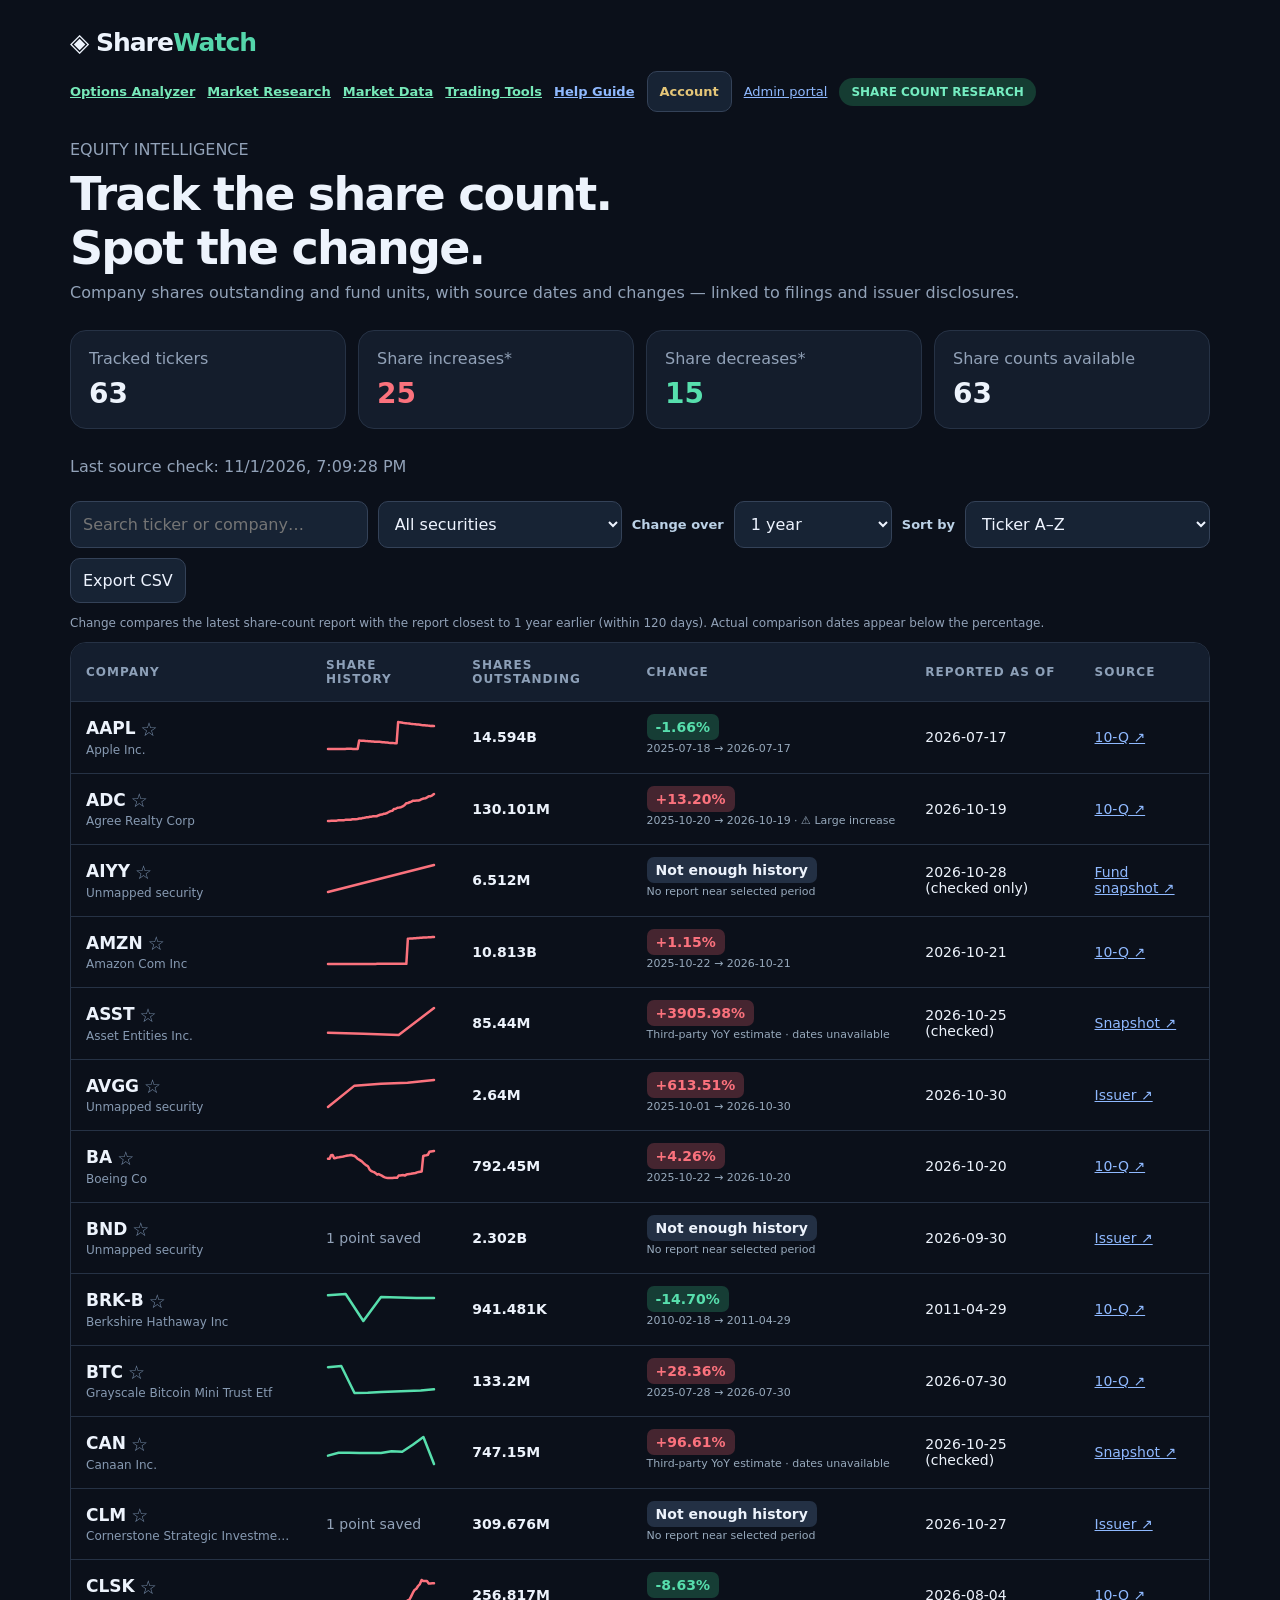
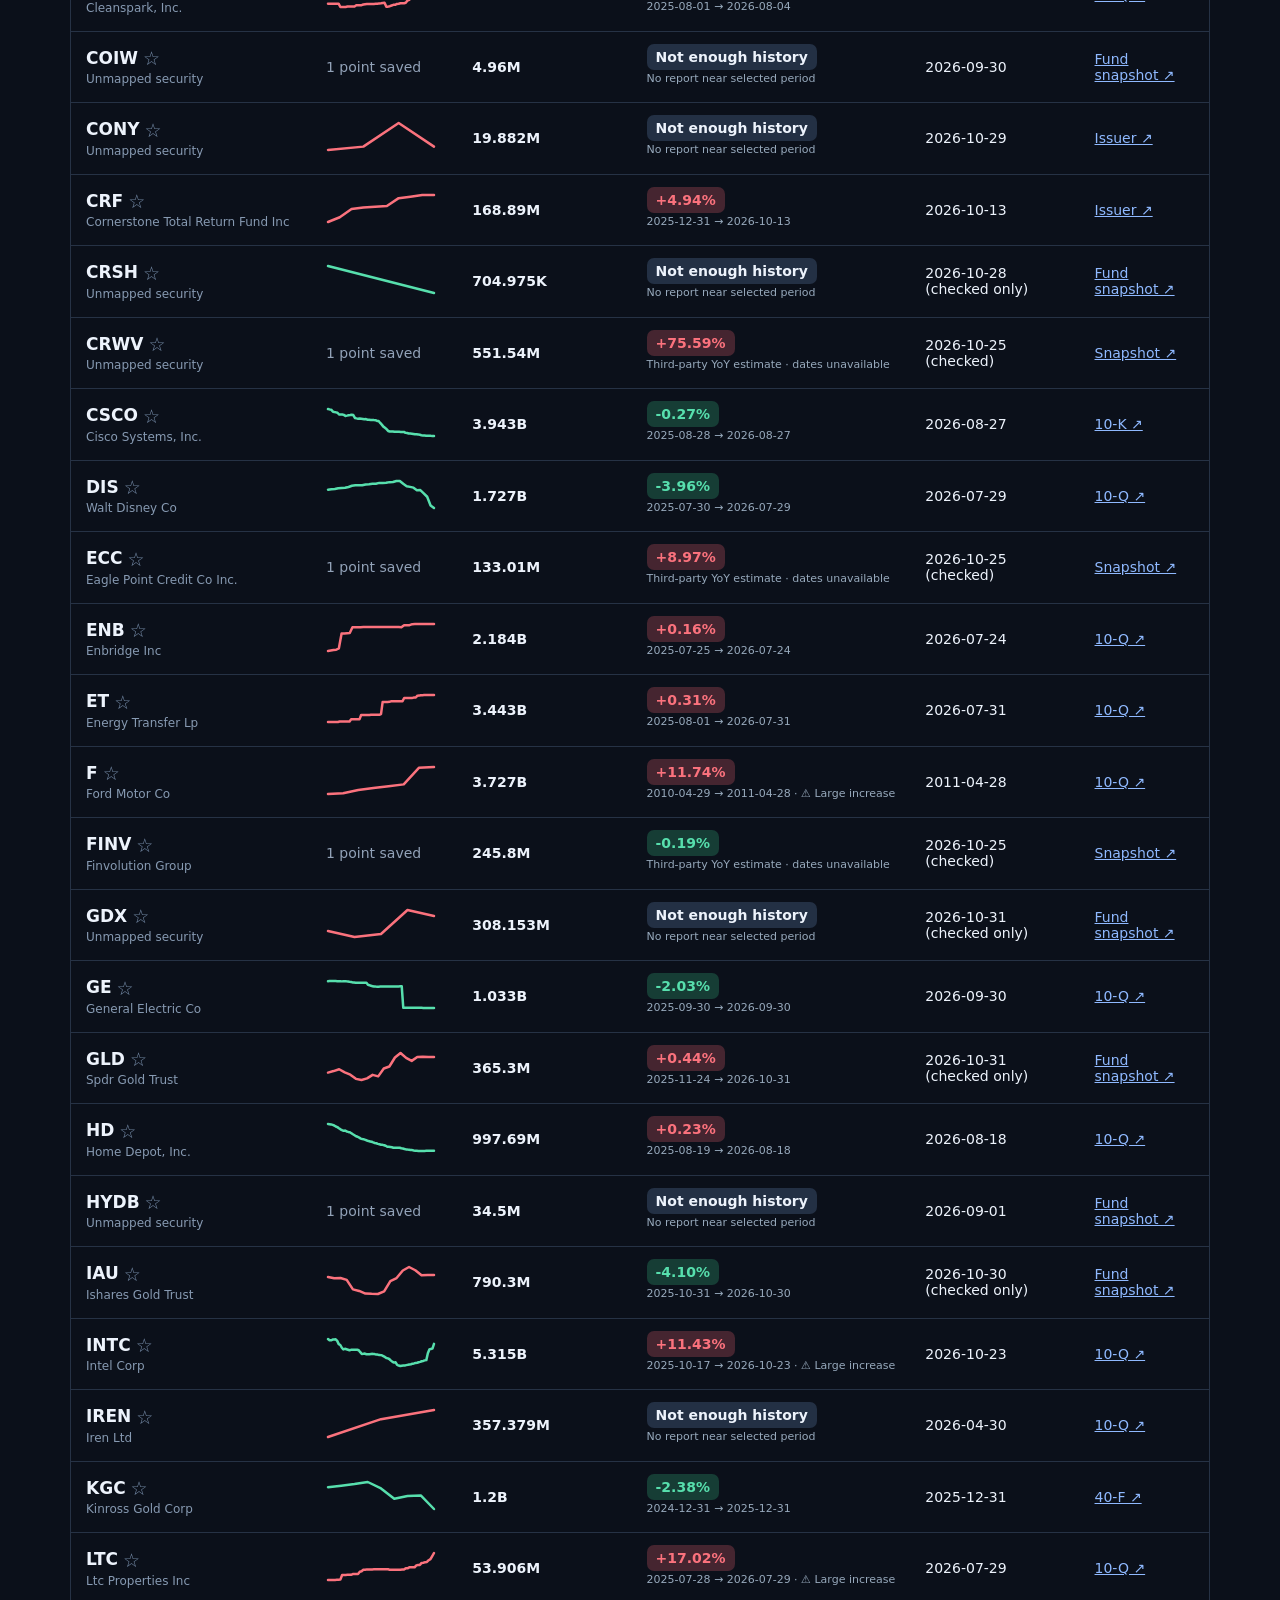
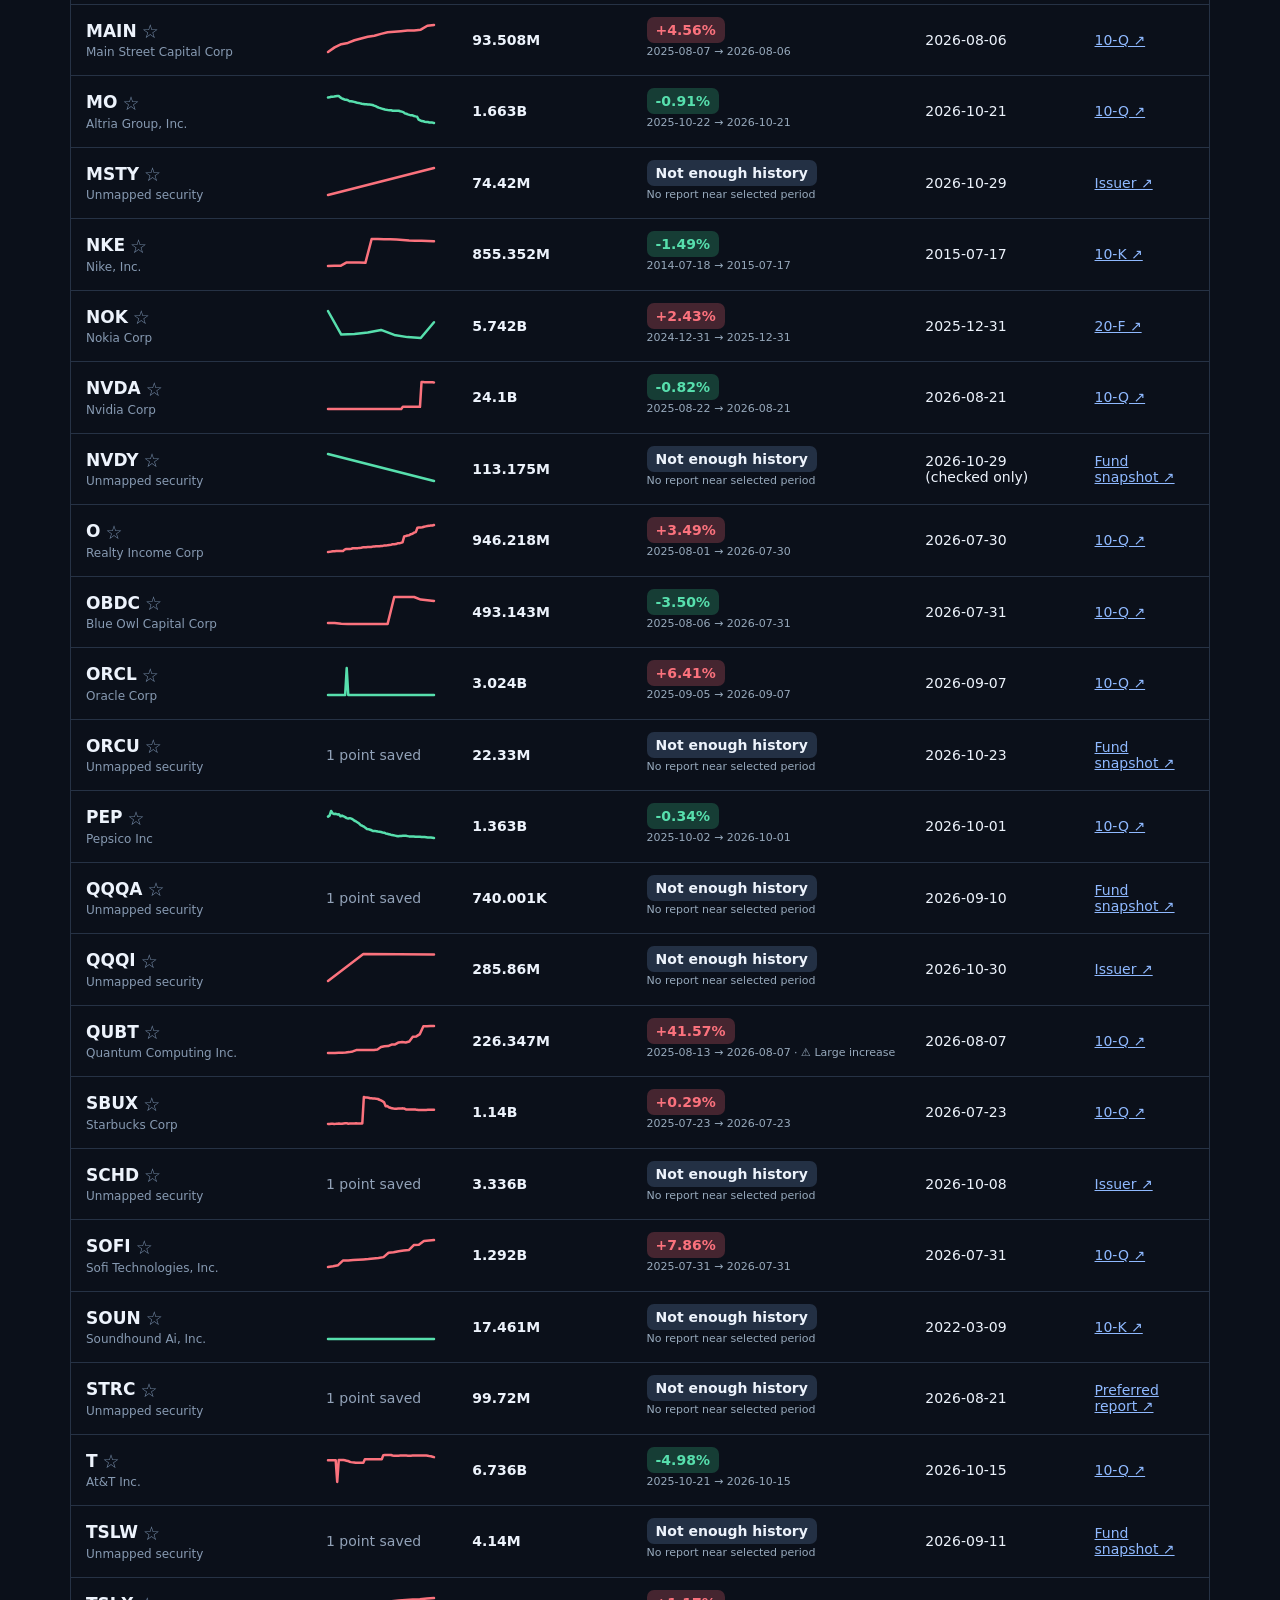
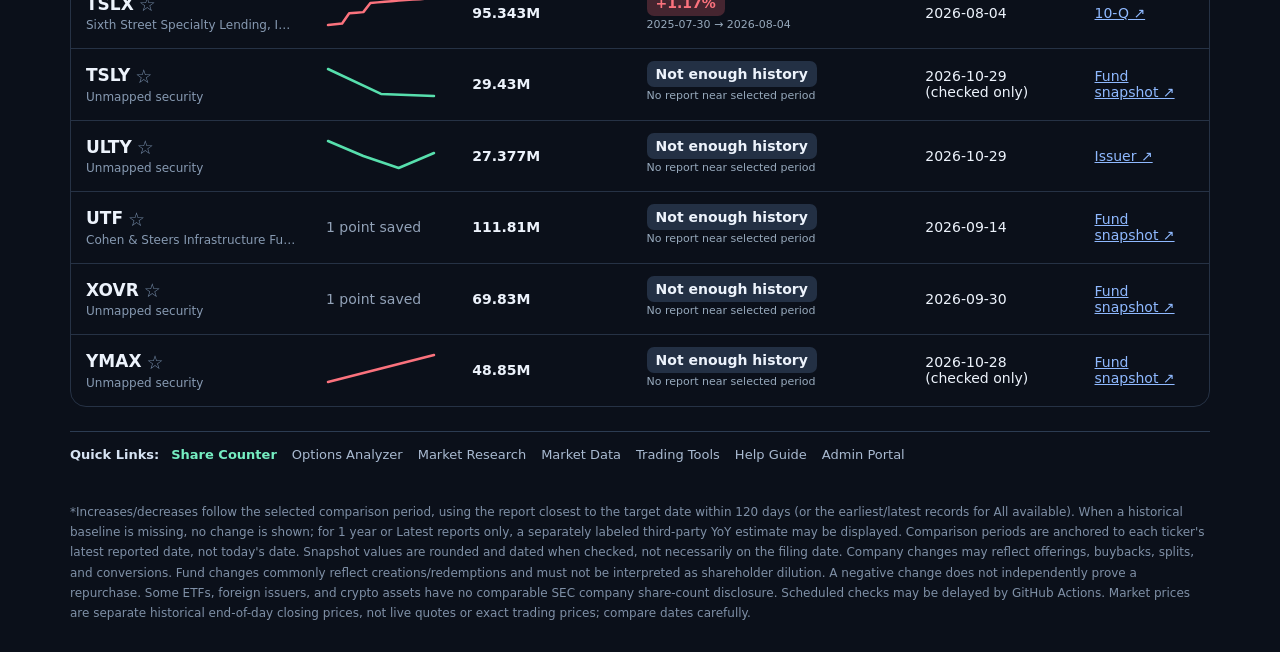
==== commit e013a5f1: "Make footer Quick Links compact text navigation on index.html" ====
--- a/index.html
+++ b/index.html
@@ -2,16 +2,14 @@
 :root{font-family:Inter,system-ui,-apple-system,sans-serif;color:#edf3fc;background:#0b101a}*{box-sizing:border-box}body{margin:0}main{max-width:1180px;margin:auto;padding:28px 20px}header{display:flex;align-items:center;justify-content:space-between;flex-wrap:wrap;gap:14px;margin-bottom:28px}.brand{font-size:25px;font-weight:800;letter-spacing:-1px}.brand span{color:#55d6ab}.muted{color:#92a2b8}h1{font-size:clamp(29px,5vw,46px);letter-spacing:-1.8px;margin:8px 0}.tag{background:#153c32;color:#75edc1;padding:7px 12px;border-radius:100px;font-size:12px;font-weight:700}.cards{display:grid;grid-template-columns:repeat(4,1fr);gap:12px;margin:28px 0}.card{background:#141d2c;border:1px solid #263245;border-radius:16px;padding:18px}.card .value{font-size:28px;font-weight:800;margin-top:9px}.controls{display:flex;gap:10px;flex-wrap:wrap;margin:25px 0 15px}input,select,button{background:#172334;color:#eef4ff;border:1px solid #344258;border-radius:10px;padding:12px;font:inherit}input{flex:1;min-width:180px}button{cursor:pointer}button:hover{background:#243650}.tablewrap{overflow-x:auto;border:1px solid #263245;border-radius:16px}table{border-collapse:collapse;width:100%;min-width:780px}th{text-align:left;font-size:12px;text-transform:uppercase;letter-spacing:1px;color:#8da0b8;background:#141e2e;padding:15px}td{padding:16px 15px;border-top:1px solid #263245;font-size:14px}tr:hover td{background:#151f2d}.ticker{font-size:17px;font-weight:800}.name{color:#879ab2;font-size:12px;margin-top:3px;max-width:210px;overflow:hidden;text-overflow:ellipsis;white-space:nowrap}.up{color:#fb727d}.down{color:#57dfad}.pill{padding:5px 9px;border-radius:7px;background:#233044;font-weight:700;white-space:nowrap}.pill.up{background:#452530}.pill.down{background:#163d35}a{color:#8fb9ff}footer{margin-top:20px;color:#7f90a7;font-size:12px;line-height:1.7}.empty{padding:30px;text-align:center}.spark{width:110px;height:35px}.spark polyline{fill:none;stroke:#7d93b6;stroke-width:2.5;stroke-linejoin:round;stroke-linecap:round}@media(max-width:720px){.cards{grid-template-columns:repeat(2,1fr)}main{padding:18px 12px}.card{padding:14px}.card .value{font-size:22px}}
 .details-backdrop{position:fixed;inset:0;background:#000c;z-index:15;display:none;align-items:center;justify-content:center;padding:12px}.details-backdrop.open{display:flex}.details{width:min(1400px,100%);max-height:92vh;overflow:auto;background:#121e2d;border:1px solid #3e5068;border-radius:17px;padding:20px}.details-top{display:flex;justify-content:space-between;gap:15px;align-items:start}.details h2{margin:0 0 7px}.details h3{margin-top:22px}.chart-panel{margin-top:17px;padding:14px;background:#0d1725;border:1px solid #2c3d52;border-radius:12px}.chart-panel svg{width:100%;height:auto;display:block}.chartdot{cursor:pointer}.detail-scroll{overflow:auto;max-height:280px;margin-top:12px}.detail-scroll table{min-width:620px}.detail-scroll td{padding:11px}.row-click{cursor:pointer}.row-click:focus-visible{outline:2px solid #55d6ab}#pointInfo{margin-top:8px;color:#d6e5fa;font-size:13px;min-height:23px}#detailNote{margin-top:12px;font-size:12px}.detail-cta{font-size:12px;color:#7ed8f7;margin-top:5px}@media(max-width:720px){.details{padding:12px}.details-backdrop{padding:5px}} .time-controls{display:flex;align-items:center;gap:12px;flex-wrap:wrap;padding:13px 0 0}.time-controls label{color:#bbcce0;font-size:13px;font-weight:700}.time-controls select{min-width:150px;width:auto;padding:9px 12px}.time-controls #sharedDates{font-size:12px}.compare-charts{display:grid;grid-template-columns:minmax(0,1fr) minmax(0,1fr);gap:14px;align-items:stretch}.compare-charts .chart-panel{min-width:0;display:flex;flex-direction:column;justify-content:flex-start}.compare-charts svg{max-height:330px}.compare-tables{display:grid;grid-template-columns:minmax(0,1fr) minmax(0,1fr);gap:16px}.compare-tables>section{min-width:0}.compare-tables h3{margin:22px 0 10px}@media(max-width:850px){.compare-charts,.compare-tables{grid-template-columns:minmax(0,1fr)}.details{width:min(740px,100%)}}.earnings-legend{display:flex;flex-wrap:wrap;gap:12px;font-size:11px;color:#b9c7d9;margin:12px 0 6px}.earnings-legend span{display:flex;align-items:center;gap:5px}.earnings-key{width:10px;height:10px;border-radius:50%;display:inline-block;background:#e2b354}.earnings-key.good{background:#42df92}.earnings-key.bad{background:#ff626f}.earnings-info{font-size:12px;line-height:1.65;padding:10px;border:1px solid #304054;border-radius:9px;background:#18283a;min-height:40px}.earnings-info a{display:block;margin-top:5px}  .fav-toggle{font-size:19px;line-height:1;cursor:pointer;background:transparent;border:0;padding:1px 5px;color:#768ca9;vertical-align:middle}.fav-toggle:hover,.fav-toggle.saved{background:transparent;color:#f6c86d}.fav-toggle:focus-visible{outline:2px solid #55d6ab}.control-label{align-self:center;font-size:13px;font-weight:750;color:#bbd1e6;white-space:nowrap}.range-note{font-size:12px;line-height:1.5;margin:-4px 0 14px}.change-detail{display:block;margin-top:7px;color:#97a9bc;font-size:11px;white-space:nowrap} </style></head><body><main><header><div class="brand">◈ Share<span>Watch</span></div><div style="display:flex;align-items:center;gap:12px;flex-wrap:wrap"><a href="./options.html" style="font-size:13px;font-weight:750;color:#77e9b9">Options Analyzer</a><a href="./research.html" style="font-size:13px;font-weight:750;color:#77e9b9">Market Research</a><a href="./market-data.html" style="font-size:13px;font-weight:750;color:#77e9b9">Market Data</a><a href="./tools.html" style="font-size:13px;font-weight:750;color:#77e9b9">Trading Tools</a><a href="./help.html" style="font-size:13px;font-weight:750">Help Guide</a><button type="button" data-account-toggle style="font-size:13px;font-weight:750;color:#e5c678">Account</button><a href="./admin.html" style="font-size:13px">Admin portal</a><div class="tag">SHARE COUNT RESEARCH</div></div></header><div class="muted">EQUITY INTELLIGENCE</div><h1>Track the share count.<br>Spot the change.</h1><div class="muted">Company shares outstanding and fund units, with source dates and changes — linked to filings and issuer disclosures.</div><section class="cards"><div class="card"><div class="muted">Tracked tickers</div><div class="value" id="total">—</div></div><div class="card"><div class="muted">Share increases*</div><div class="value up" id="up">—</div></div><div class="card"><div class="muted">Share decreases*</div><div class="value down" id="down">—</div></div><div class="card"><div class="muted">Share counts available</div><div class="value" id="covered">—</div></div></section><div class="muted" id="updated">Loading data…</div><div class="controls"><input id="search" placeholder="Search ticker or company…" aria-label="Search ticker"><select id="filter" aria-label="Filter"><option value="all">All securities</option><option value="up">Shares increased</option><option value="down">Shares decreased</option><option value="missing">No comparison available</option><option value="favorites">★ My favorites</option><option value="dilution">Share-count ↑ 10%+</option></select><label class="control-label" for="changeRange">Change over</label><select id="changeRange" aria-label="Share-count comparison time frame"><option value="1y" selected>1 year</option><option value="2y">2 years</option><option value="3y">3 years</option><option value="5y">5 years</option><option value="all">All available</option><option value="latest">Latest reports</option></select><label class="control-label" for="shareSort">Sort by</label><select id="shareSort" aria-label="Sort stocks by share-count change"><option value="ticker">Ticker A–Z</option><option value="increase">Largest increase</option><option value="decrease">Largest decrease</option><option value="absolute">Biggest absolute change</option></select><button id="csv">Export CSV</button></div><div class="range-note muted" id="rangeNote" aria-live="polite">Comparing approximately one year of available reports.</div><div id="favoriteNotice" class="range-note muted" role="status" aria-live="polite"></div><div class="tablewrap"><table><thead><tr><th>Company</th><th>Share history</th><th>Shares outstanding</th><th>Change</th><th>Reported as of</th><th>Source</th></tr></thead><tbody id="rows"><tr><td colspan="6" class="empty">Loading…</td></tr></tbody></table></div>
 <style>
-.sw-quick-links{margin:30px 0 20px;padding:22px;background:#141e2d;border:1px solid #2c3c52;border-radius:16px;color:#edf3fc}
-.sw-quick-links h2{margin:0 0 6px;font-size:23px;color:#edf3fc}
-.sw-quick-links p{margin:0 0 17px;color:#9bacc2;font-size:14px}
-.sw-quick-grid{display:grid;grid-template-columns:repeat(auto-fit,minmax(175px,1fr));gap:12px}
-.sw-quick-grid a{display:flex;flex-direction:column;gap:7px;padding:16px;border-radius:12px;border:1px solid #34445c;background:#192538;color:#eaf4ff;text-decoration:none;transition:border-color .15s,background .15s}
-.sw-quick-grid a:hover,.sw-quick-grid a:focus-visible{background:#23354b;border-color:#55d6ab}
-.sw-quick-grid strong{font-size:15px;color:#edf3fc}
-.sw-quick-grid span{font-size:12px;line-height:1.5;color:#a9bad1}
+.sw-quick-links{margin:24px 0 14px;padding:12px 0;border-top:1px solid #2c3c52;color:#a9bad1;font-family:inherit}
+.sw-quick-links .sw-quick-label{display:inline-block;margin:0 12px 8px 0;font-size:13px;font-weight:700;color:#d6e3f3}
+.sw-quick-links .sw-quick-nav{display:inline-flex;align-items:center;flex-wrap:wrap;gap:7px 15px}
+.sw-quick-links .sw-quick-nav a{font-size:13px;line-height:1.5;font-weight:500;color:#a9bad1;text-decoration:none;background:none;border:0;padding:0}
+.sw-quick-links .sw-quick-nav a:hover,.sw-quick-links .sw-quick-nav a:focus-visible{color:#75edc1;text-decoration:underline}
+.sw-quick-links .sw-quick-nav a[aria-current="page"]{color:#75edc1;font-weight:700}
 </style>
-<section class="sw-quick-links" id="quick-links" aria-labelledby="sw-quick-links-title"><h2 id="sw-quick-links-title">Quick Links</h2><p>Explore other parts of ShareWatch.</p><div class="sw-quick-grid"><a href="./index.html"><strong>Share Counter</strong><span>Shares and price history</span></a><a href="./options.html"><strong>Options Analyzer</strong><span>Contracts and trade analysis</span></a><a href="./research.html"><strong>Market Research</strong><span>Income, dividends, valuation and risk</span></a><a href="./market-data.html"><strong>Market Data</strong><span>Charts, insiders and short interest</span></a><a href="./tools.html"><strong>Trading Tools</strong><span>Investment calculators</span></a><a href="./help.html"><strong>Help Guide</strong><span>FAQs and source explanations</span></a><a href="./admin.html"><strong>Admin Portal</strong><span>Manage tracked securities</span></a></div></section>
+<section class="sw-quick-links" id="quick-links" aria-label="Quick Links"><span class="sw-quick-label">Quick Links:</span><nav class="sw-quick-nav" aria-label="Footer navigation"><a href="./index.html" aria-current="page">Share Counter</a><a href="./options.html">Options Analyzer</a><a href="./research.html">Market Research</a><a href="./market-data.html">Market Data</a><a href="./tools.html">Trading Tools</a><a href="./help.html">Help Guide</a><a href="./admin.html">Admin Portal</a></nav></section>
 <footer>*Increases/decreases follow the selected comparison period, using the report closest to the target date within 120 days (or the earliest/latest records for All available). When a historical baseline is missing, no change is shown; for 1 year or Latest reports only, a separately labeled third-party YoY estimate may be displayed. Comparison periods are anchored to each ticker's latest reported date, not today's date. Snapshot values are rounded and dated when checked, not necessarily on the filing date. Company changes may reflect offerings, buybacks, splits, and conversions. Fund changes commonly reflect creations/redemptions and must not be interpreted as shareholder dilution. A negative change does not independently prove a repurchase. Some ETFs, foreign issuers, and crypto assets have no comparable SEC company share-count disclosure. Scheduled checks may be delayed by GitHub Actions. Market prices are separate historical end-of-day closing prices, not live quotes or exact trading prices; compare dates carefully.</footer></main><div class="details-backdrop" id="detailBackdrop"><section class="details" role="dialog" aria-modal="true" aria-label="Share count history"><div class="details-top"><div><h2 id="detailTitle">Share History</h2><div class="muted" id="detailSubtitle"></div><div class="detail-cta" id="detailStatus"></div></div><button id="detailClose" aria-label="Close details">×</button></div><div class="time-controls"><label for="chartRange">Showing both charts over</label><select id="chartRange" aria-label="Shared date range for share count and stock price"><option value="1y" selected>1 year</option><option value="5y">5 years</option><option value="10y">10 years</option><option value="all">All available</option></select><span id="sharedDates" class="muted"></span></div><div class="compare-charts"><div class="chart-panel"><strong>Shares outstanding</strong><div id="detailChart"></div><div id="pointInfo"></div><div class="muted" id="detailNote"></div></div><div class="chart-panel"><strong>Price per share · daily close</strong><div id="priceLast" style="color:#58dab2;font-weight:700;margin-top:6px"></div><div id="priceChart"></div><div id="priceNote" class="muted" style="font-size:12px;margin-top:10px"></div><div class="earnings-legend"><span><i class="earnings-key good"></i>EPS higher YoY</span><span><i class="earnings-key bad"></i>EPS lower YoY</span><span><i class="earnings-key unknown"></i>Other / unknown</span></div><div id="earningsInfo" class="muted earnings-info" aria-live="polite">Quarterly EPS markers load from SEC filings where available.</div></div></div><div class="compare-tables"><section><h3>Saved share-count changes</h3><div id="detailHistory" class="detail-scroll"></div></section><section><h3>Closing prices</h3><div id="priceCount" class="muted" style="font-size:12px"></div><div id="priceTable" class="detail-scroll"></div></section></div></section></div><script src="./user-favorites.js?v=20261031-research-journal1"></script><script src="./inline-account.js?v=20261031-inline-user1"></script><script>
 let data=[];const $=id=>document.getElementById(id);const fmt=n=>n==null?'—':new Intl.NumberFormat('en-US',{notation:'compact',maximumFractionDigits:3}).format(n);const esc=s=>String(s??'').replace(/[&<>"']/g,c=>({'&':'&amp;','<':'&lt;','>':'&gt;','"':'&quot;',"'":'&#39;'}[c]));
 function metrics(d){
